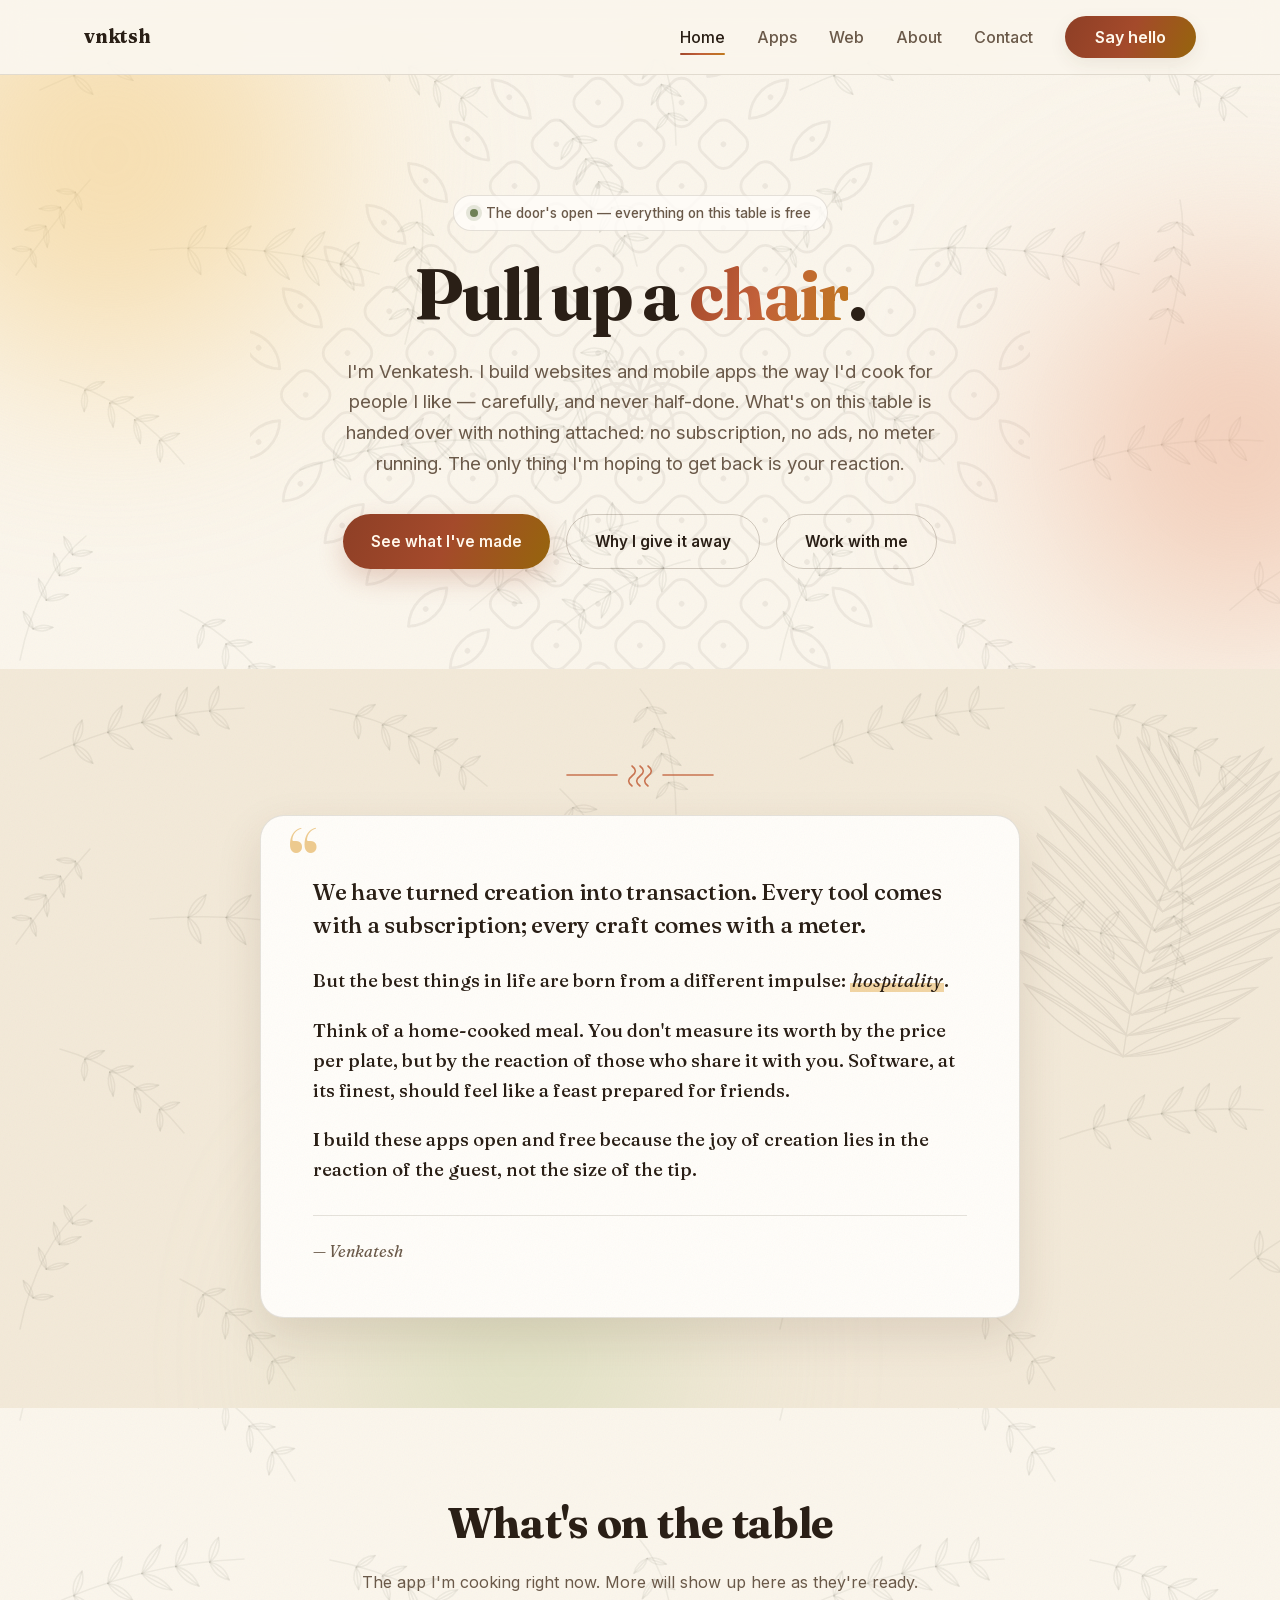
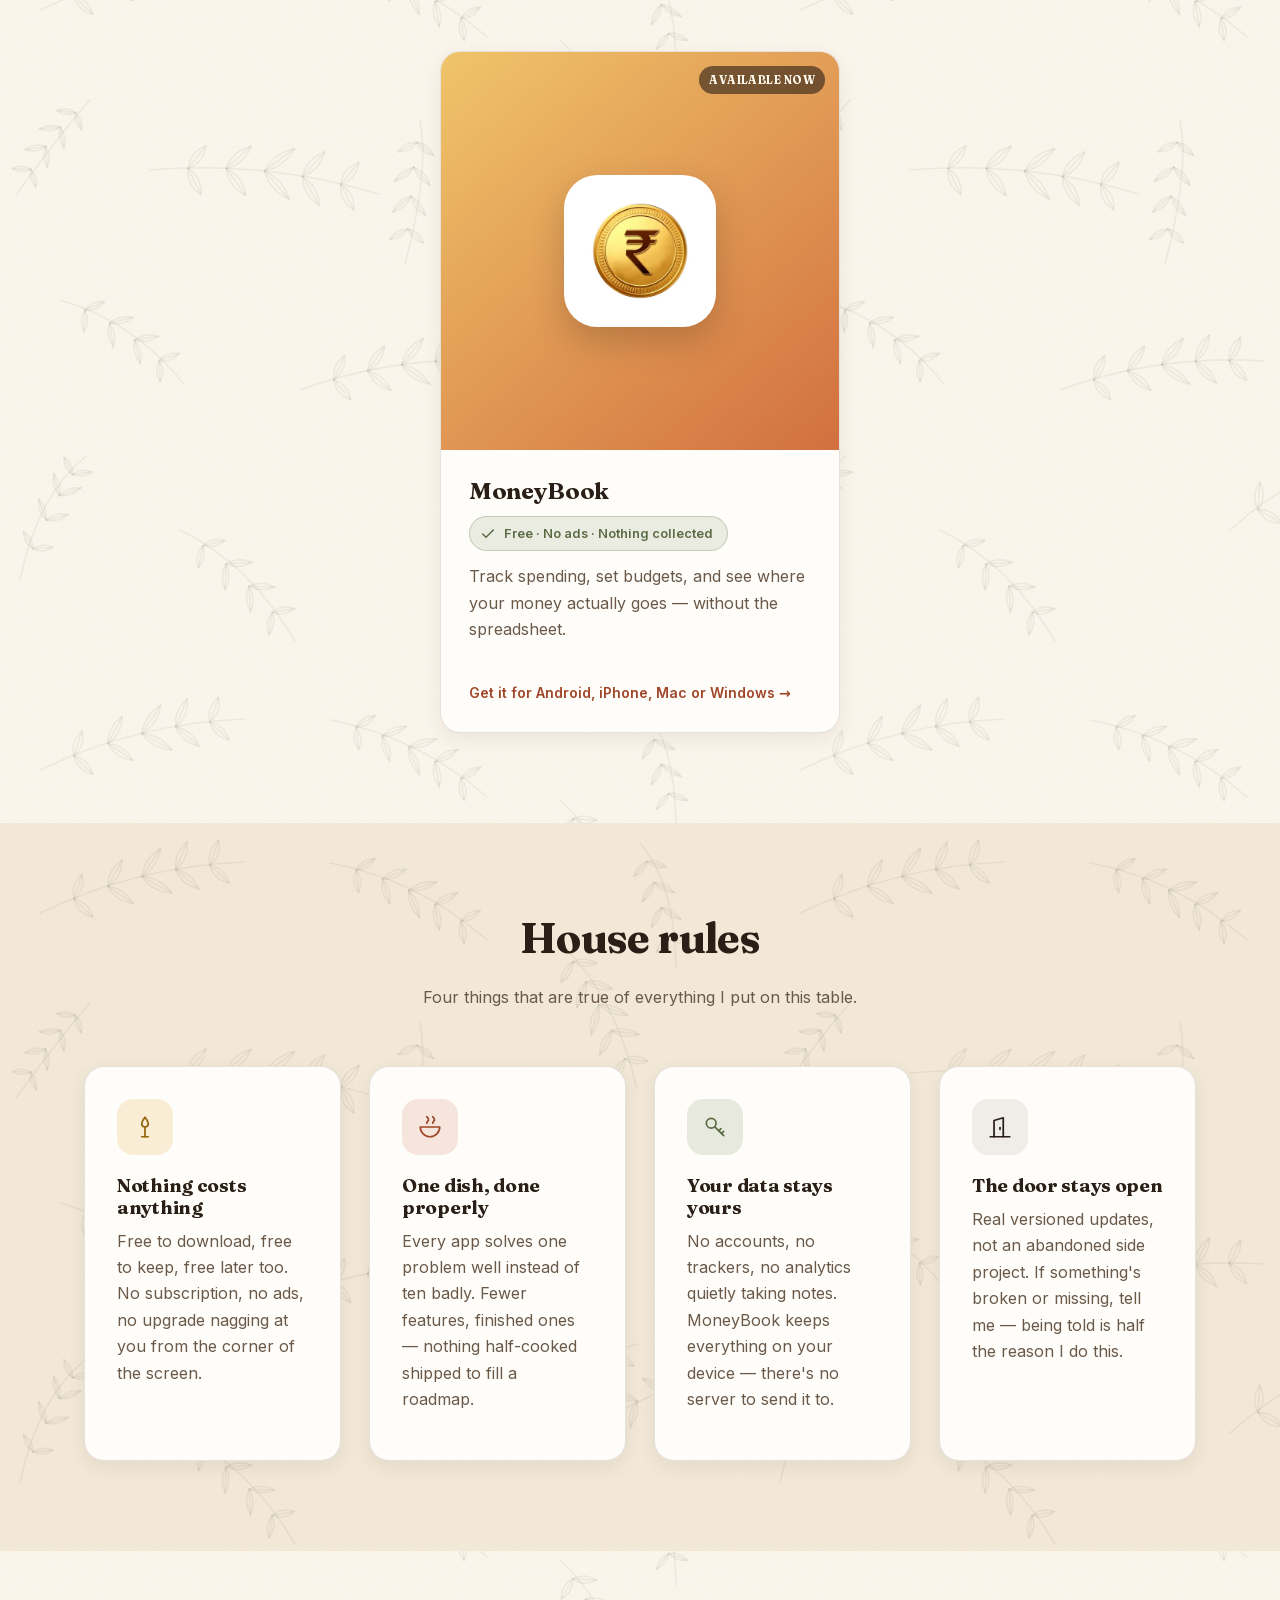
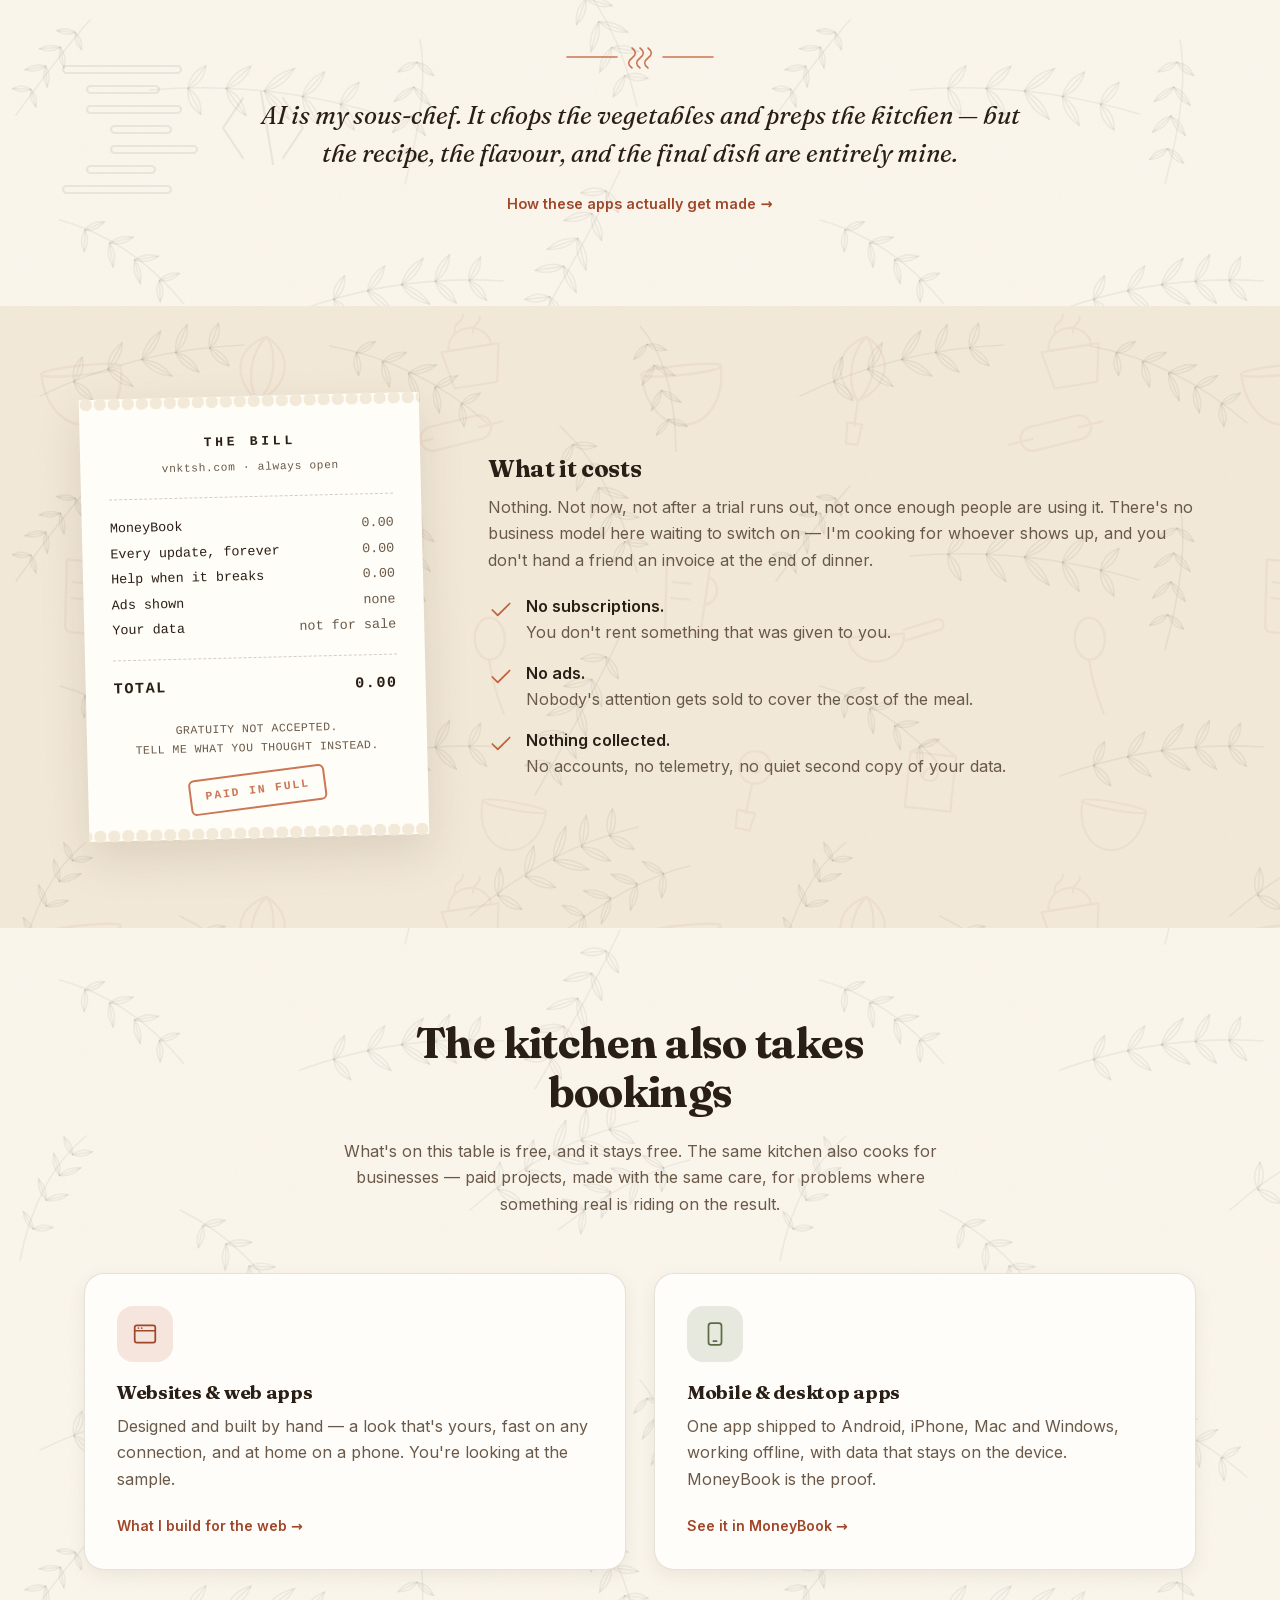
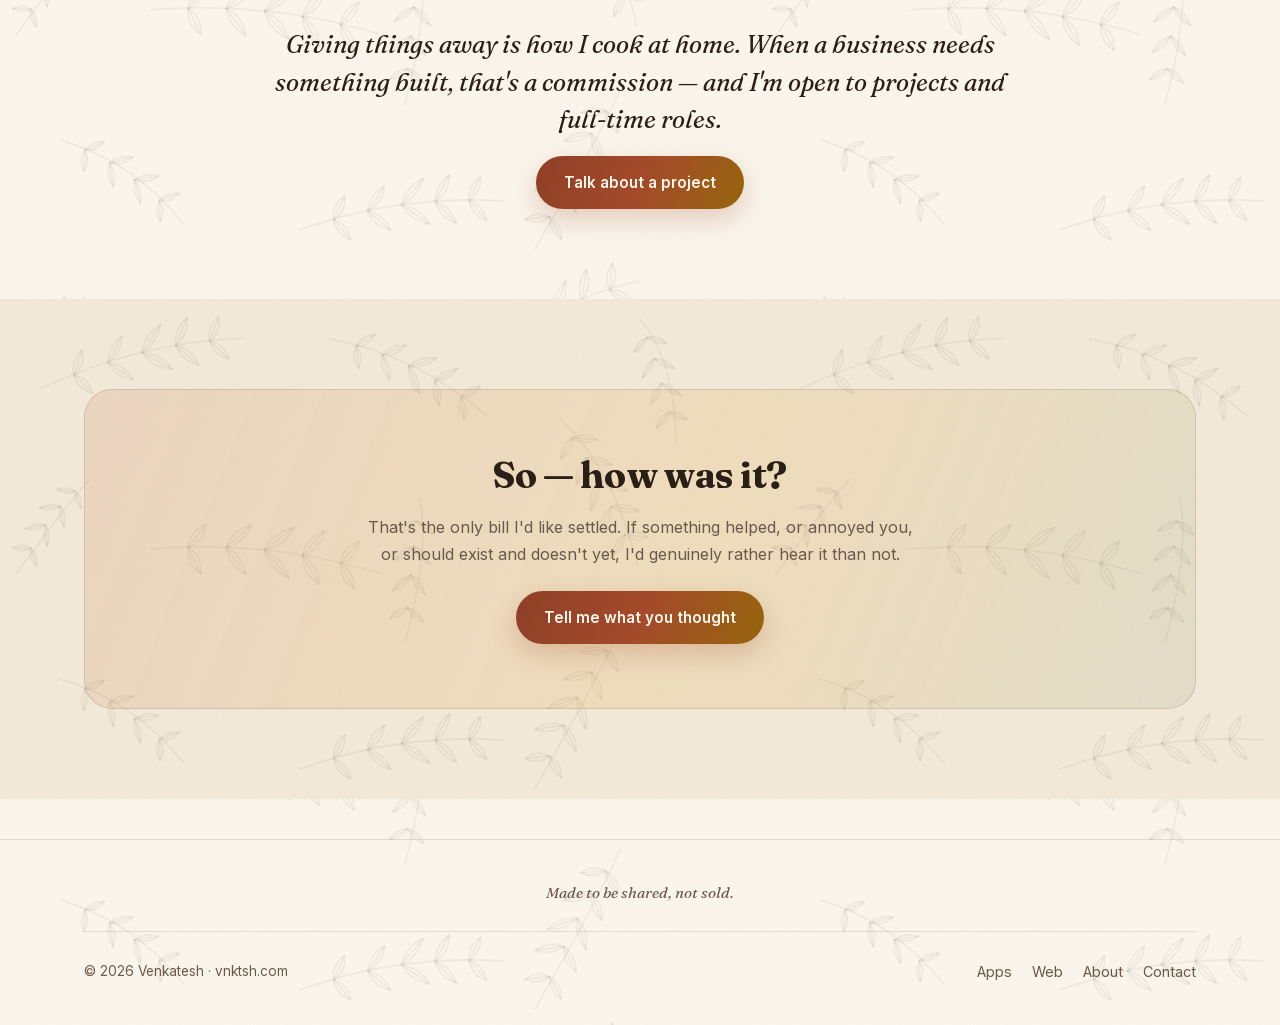
==== index.html @ ed56967e "Release v1.9.2 MoneyBook download cards warm to their platform colour on hover: lift, accent border " ====
<!doctype html>
<html lang="en">
<head>
  <meta charset="UTF-8" />
  <meta name="viewport" content="width=device-width, initial-scale=1.0" />
  <title>Venkatesh — Web &amp; Mobile Apps, made like a meal for friends</title>
  <meta name="description" content="Venkatesh builds websites, web apps and mobile apps. Some are given away free — no ads, nothing collected — and he takes on paid projects for businesses too." />
  <meta name="theme-color" content="#fbf6ec" />
  <link rel="canonical" href="https://vnktsh.com/" />

  <!-- Social previews (Open Graph + Twitter/X) -->
  <meta property="og:site_name" content="vnktsh" />
  <meta property="og:type" content="website" />
  <meta property="og:url" content="https://vnktsh.com/" />
  <meta property="og:title" content="Venkatesh — Web &amp; Mobile Apps, made like a meal for friends" />
  <meta property="og:description" content="Free apps, no meter running. The joy of creation lies in the reaction of the guest, not the size of the tip." />
  <meta property="og:image" content="https://vnktsh.com/assets/images/og/og-site.jpg" />
  <meta property="og:image:width" content="1200" />
  <meta property="og:image:height" content="630" />
  <meta property="og:image:alt" content="vnktsh.com — apps, made like a meal for friends" />
  <meta name="twitter:card" content="summary_large_image" />

  <script type="application/ld+json">
  {
    "@context": "https://schema.org",
    "@type": "WebSite",
    "@id": "https://vnktsh.com/#website",
    "url": "https://vnktsh.com/",
    "name": "vnktsh",
    "alternateName": "vnktsh.com",
    "publisher": {
      "@id": "https://vnktsh.com/#person"
    }
  }
  </script>

  <script type="application/ld+json">
  {
    "@context": "https://schema.org",
    "@type": "Person",
    "@id": "https://vnktsh.com/#person",
    "name": "Venkatesh",
    "url": "https://vnktsh.com/about.html",
    "jobTitle": "Web and mobile app developer",
    "knowsAbout": ["Web development", "Web design", "Mobile app development", "Flutter", "Accessibility", "SEO"],
    "image": "https://vnktsh.com/assets/images/venkatesh-portrait.jpg",
    "sameAs": [
      "https://www.linkedin.com/in/venkateshkathirvel/"
    ]
  }
  </script>
  <link rel="icon" type="image/svg+xml" href="assets/favicon.svg" />


  <link rel="preload" href="assets/fonts/fraunces-latin.woff2" as="font" type="font/woff2" crossorigin />
  <link rel="preload" href="assets/fonts/inter-latin.woff2" as="font" type="font/woff2" crossorigin />

  <link rel="stylesheet" href="css/style.css?v=20" />
</head>
<body>

  <header class="site-header">
    <nav class="nav">
      <a href="index.html" class="logo">
        vnktsh
      </a>
      <ul class="nav-links">
        <li><a href="index.html" class="active">Home</a></li>
        <li><a href="apps.html">Apps</a></li>
        <li><a href="web.html">Web</a></li>
        <li><a href="about.html">About</a></li>
        <li><a href="contact.html">Contact</a></li>
        <li><a href="contact.html" class="nav-cta">Say hello</a></li>
      </ul>
      <button class="nav-toggle" aria-label="Toggle menu" aria-expanded="false">
        <span></span><span></span><span></span>
      </button>
    </nav>
  </header>

  <main>
    <!-- ================= HERO ================= -->
    <section class="hero">
      <div class="blob blob-1"></div>
      <div class="blob blob-2"></div>
      <div class="container hero-inner">
        <span class="eyebrow"><span class="dot"></span> The door's open — everything on this table is free</span>
        <h1>Pull up a <span class="gradient-text">chair</span>.</h1>
        <p class="lead">
          I'm Venkatesh. I build websites and mobile apps the way I'd cook for people I
          like — carefully, and never half-done. What's on this table is handed over with
          nothing attached: no subscription, no ads, no meter running. The only thing I'm
          hoping to get back is your reaction.
        </p>
        <div class="hero-actions">
          <a href="apps.html" class="btn btn-primary">See what I've made</a>
          <a href="about.html" class="btn btn-ghost">Why I give it away</a>
          <a href="#bookings" class="btn btn-ghost">Work with me</a>
        </div>
      </div>
    </section>

    <!-- ================= MANIFESTO =================
         The core of the site. Everything else on vnktsh.com is
         downstream of this — if a section stops agreeing with it,
         change the section, not this. -->
    <section class="section section-alt reveal has-frond">
      <div class="blob blob-3"></div>
      <div class="container">
        <svg class="ornament" viewBox="0 0 150 30" aria-hidden="true">
          <line x1="2" y1="16" x2="52" y2="16" />
          <line x1="98" y1="16" x2="148" y2="16" />
          <path class="steam-rise" d="M67 27c-4.5-3.5-4.5-6.5 0-10s4.5-6.5 0-10" />
          <path class="steam-rise" d="M75 27c-4.5-3.5-4.5-6.5 0-10s4.5-6.5 0-10" />
          <path class="steam-rise" d="M83 27c-4.5-3.5-4.5-6.5 0-10s4.5-6.5 0-10" />
        </svg>

        <blockquote class="manifesto">
          <p>
            We have turned creation into transaction. Every tool comes with a
            subscription; every craft comes with a meter.
          </p>
          <p>
            But the best things in life are born from a different impulse:
            <em>hospitality</em>.
          </p>
          <p>
            Think of a home-cooked meal. You don't measure its worth by the price per
            plate, but by the reaction of those who share it with you. Software, at its
            finest, should feel like a feast prepared for friends.
          </p>
          <p>
            I build these apps open and free because the joy of creation lies in the
            reaction of the guest, not the size of the tip.
          </p>
          <footer class="manifesto-sign">— Venkatesh</footer>
        </blockquote>
      </div>
    </section>

    <!-- ================= FEATURED APP ================= -->
    <section class="section reveal">
      <div class="container">
        <div class="section-head">
          <h2>What's on the table</h2>
          <p>The app I'm cooking right now. More will show up here as they're ready.</p>
        </div>

        <div class="grid grid-1">
          <!-- MoneyBook — whole card links to its detail page -->
          <a href="apps/money-book/index.html" class="app-card">
            <div class="app-card-media">
              <span class="badge">Available now</span>
              <img class="app-icon" src="assets/images/moneybook-icon-320.webp" width="320" height="320" alt="MoneyBook app icon" />
            </div>
            <div class="app-card-body">
              <h3>MoneyBook</h3>
              <span class="price-line">
                <svg class="ico" viewBox="0 0 24 24" aria-hidden="true"><path d="M20 6 9 17l-5-5"/></svg>
                Free · No ads · Nothing collected
              </span>
              <p>Track spending, set budgets, and see where your money actually goes — without the spreadsheet.</p>
              <div class="app-links">
                <span class="link-cta">Get it for Android, iPhone, Mac or Windows →</span>
              </div>
            </div>
          </a>
        </div>
      </div>
    </section>

    <!-- ================= HOUSE RULES ================= -->
    <section class="section section-alt reveal">
      <div class="container">
        <div class="section-head">
          <h2>House rules</h2>
          <p>Four things that are true of everything I put on this table.</p>
        </div>
        <div class="grid grid-4">

          <div class="card">
            <div class="icon-tile tile-amber">
              <svg class="ico" viewBox="0 0 24 24" aria-hidden="true">
                <path d="M9 21h6" />
                <path d="M12 21v-9" />
                <path d="M12 12c-1.7 0-3-1.3-3-2.9C9 6.9 12 3 12 3s3 3.9 3 6.1c0 1.6-1.3 2.9-3 2.9Z" />
              </svg>
            </div>
            <h3>Nothing costs anything</h3>
            <p>Free to download, free to keep, free later too. No subscription, no ads, no upgrade nagging at you from the corner of the screen.</p>
          </div>

          <div class="card">
            <div class="icon-tile tile-terracotta">
              <svg class="ico" viewBox="0 0 24 24" aria-hidden="true">
                <path d="M3 12h18a9 9 0 0 1-18 0Z" />
                <path d="M9 8.5c0-1.6 1.6-1.6 1.6-3.2S9 2.5 9 2.5" />
                <path d="M14.5 8.5c0-1.6 1.6-1.6 1.6-3.2s-1.6-2.8-1.6-2.8" />
              </svg>
            </div>
            <h3>One dish, done properly</h3>
            <p>Every app solves one problem well instead of ten badly. Fewer features, finished ones — nothing half-cooked shipped to fill a roadmap.</p>
          </div>

          <div class="card">
            <div class="icon-tile tile-sage">
              <svg class="ico" viewBox="0 0 24 24" aria-hidden="true">
                <circle cx="8.5" cy="8.5" r="4.5" />
                <path d="M11.8 11.8 20 20" />
                <path d="m15.5 15.5 2-2" />
                <path d="m18 18 2-2" />
              </svg>
            </div>
            <h3>Your data stays yours</h3>
            <p>No accounts, no trackers, no analytics quietly taking notes. MoneyBook keeps everything on your device — there's no server to send it to.</p>
          </div>

          <div class="card">
            <div class="icon-tile tile-ink">
              <svg class="ico" viewBox="0 0 24 24" aria-hidden="true">
                <path d="M3 21h18" />
                <path d="M15 21V3.5L6.5 6v15" />
                <path d="M12 12.5v1.6" />
              </svg>
            </div>
            <h3>The door stays open</h3>
            <p>Real versioned updates, not an abandoned side project. If something's broken or missing, tell me — being told is half the reason I do this.</p>
          </div>

        </div>
      </div>
    </section>

    <!-- ================= SOUS-CHEF ================= -->
    <section class="section reveal has-code">
      <div class="container">
        <div class="quiet-band">
          <svg class="ornament" viewBox="0 0 150 30" aria-hidden="true">
            <line x1="2" y1="16" x2="52" y2="16" />
            <line x1="98" y1="16" x2="148" y2="16" />
            <path class="steam-rise" d="M67 27c-4.5-3.5-4.5-6.5 0-10s4.5-6.5 0-10" />
            <path class="steam-rise" d="M75 27c-4.5-3.5-4.5-6.5 0-10s4.5-6.5 0-10" />
            <path class="steam-rise" d="M83 27c-4.5-3.5-4.5-6.5 0-10s4.5-6.5 0-10" />
          </svg>
          <p>
            AI is my sous-chef. It chops the vegetables and preps the kitchen — but the
            recipe, the flavour, and the final dish are entirely mine.
          </p>
          <a href="about.html#sous-chef">How these apps actually get made →</a>
        </div>
      </div>
    </section>

    <!-- ================= THE BILL ================= -->
    <section class="section section-alt reveal has-utensils">
      <div class="container">
        <div class="bill-grid">

          <div class="receipt">
            <p class="receipt-title">The Bill</p>
            <p class="receipt-sub">vnktsh.com · always open</p>
            <ul class="receipt-lines">
              <li><span>MoneyBook</span><span>0.00</span></li>
              <li><span>Every update, forever</span><span>0.00</span></li>
              <li><span>Help when it breaks</span><span>0.00</span></li>
              <li><span>Ads shown</span><span>none</span></li>
              <li><span>Your data</span><span>not for sale</span></li>
            </ul>
            <div class="receipt-total"><span>Total</span><span>0.00</span></div>
            <p class="receipt-foot">
              Gratuity not accepted.<br />
              Tell me what you thought instead.
            </p>
            <span class="receipt-stamp">Paid in full</span>
          </div>

          <div>
            <h2>What it costs</h2>
            <p>
              Nothing. Not now, not after a trial runs out, not once enough people are
              using it. There's no business model here waiting to switch on — I'm cooking
              for whoever shows up, and you don't hand a friend an invoice at the end of
              dinner.
            </p>
            <ul class="plain-list">
              <li>
                <svg class="ico" viewBox="0 0 24 24" aria-hidden="true"><path d="M20 6 9 17l-5-5"/></svg>
                <span><strong>No subscriptions.</strong> You don't rent something that was given to you.</span>
              </li>
              <li>
                <svg class="ico" viewBox="0 0 24 24" aria-hidden="true"><path d="M20 6 9 17l-5-5"/></svg>
                <span><strong>No ads.</strong> Nobody's attention gets sold to cover the cost of the meal.</span>
              </li>
              <li>
                <svg class="ico" viewBox="0 0 24 24" aria-hidden="true"><path d="M20 6 9 17l-5-5"/></svg>
                <span><strong>Nothing collected.</strong> No accounts, no telemetry, no quiet second copy of your data.</span>
              </li>
            </ul>
          </div>

        </div>
      </div>
    </section>

    <!-- ================= BOOKINGS (paid work) =================
         Deliberately placed after the manifesto, the free app and the bill:
         the free work is the argument, this is the "and I can be hired"
         footnote. Keep the tone quiet — no pricing, no sales copy. -->
    <section class="section reveal" id="bookings">
      <div class="container">
        <div class="section-head">
          <h2>The kitchen also takes bookings</h2>
          <p>
            What's on this table is free, and it stays free. The same kitchen also cooks for
            businesses — paid projects, made with the same care, for problems where
            something real is riding on the result.
          </p>
        </div>
        <div class="grid grid-2">
          <a href="web.html" class="card">
            <div class="icon-tile tile-terracotta">
              <svg class="ico" viewBox="0 0 24 24" aria-hidden="true">
                <rect x="2.5" y="4" width="19" height="16" rx="2" />
                <path d="M2.5 9h19" />
                <path d="M6 6.5h.01" />
                <path d="M9 6.5h.01" />
              </svg>
            </div>
            <h3>Websites &amp; web apps</h3>
            <p>Designed and built by hand — a look that's yours, fast on any connection, and at home on a phone. You're looking at the sample.</p>
            <span class="link-cta">What I build for the web →</span>
          </a>
          <a href="apps/money-book/index.html" class="card">
            <div class="icon-tile tile-sage">
              <svg class="ico" viewBox="0 0 24 24" aria-hidden="true">
                <rect x="6" y="2" width="12" height="20" rx="2.5" />
                <path d="M10.5 18.5h3" />
              </svg>
            </div>
            <h3>Mobile &amp; desktop apps</h3>
            <p>One app shipped to Android, iPhone, Mac and Windows, working offline, with data that stays on the device. MoneyBook is the proof.</p>
            <span class="link-cta">See it in MoneyBook →</span>
          </a>
        </div>
        <div class="quiet-band" style="margin-top:56px;">
          <p>
            Giving things away is how I cook at home. When a business needs something
            built, that's a commission — and I'm open to projects and full-time roles.
          </p>
          <a href="contact.html?about=work" class="btn btn-primary">Talk about a project</a>
        </div>
      </div>
    </section>

    <!-- ================= CTA ================= -->
    <section class="section section-alt reveal">
      <div class="container">
        <div class="cta-band">
          <h2>So — how was it?</h2>
          <p>
            That's the only bill I'd like settled. If something helped, or annoyed you, or
            should exist and doesn't yet, I'd genuinely rather hear it than not.
          </p>
          <a href="contact.html" class="btn btn-primary">Tell me what you thought</a>
        </div>
      </div>
    </section>
  </main>

  <footer class="site-footer">
    <div class="container">
      <p class="footer-creed">Made to be shared, not sold.</p>
      <div class="footer-inner">
        <span class="footer-note">© <span id="year"></span> Venkatesh · vnktsh.com</span>
        <ul class="footer-links">
          <li><a href="apps.html">Apps</a></li>
          <li><a href="web.html">Web</a></li>
          <li><a href="about.html">About</a></li>
          <li><a href="contact.html">Contact</a></li>
        </ul>
      </div>
    </div>
  </footer>

  <button class="back-to-top" aria-label="Back to top">↑</button>

  <script src="js/main.js"></script>
  <script>document.getElementById('year').textContent = new Date().getFullYear();</script>
</body>
</html>
---- css/style.css ----
/* ===========================================================
   vnktsh.com — shared styles

   Theme: "the kitchen table". Warm daylight, paper and linen,
   terracotta and amber — software served like a home-cooked
   meal rather than sold like a subscription.

   Everything is driven by the tokens in :root below. Change a
   token, re-theme the whole site. Colour choices are contrast-
   checked against --paper: --ink/--ink-soft/--link clear 4.5:1
   for body text, and the display gradient clears 3:1 for the
   large headings it's used on.
=========================================================== */

/* ---------- Fonts ----------
   Self-hosted (was Google Fonts) so the first paint doesn't wait on two
   extra origins. Fraunces and Inter are variable fonts: one file per
   subset covers every weight. Only latin + latin-ext are kept, since
   nothing on the site needs Greek, Cyrillic or Vietnamese. The latin
   Fraunces and Inter files are preloaded in each page's <head>. */
/* latin-ext */
@font-face {
  font-family: 'Fraunces';
  font-style: italic;
  font-weight: 400;
  font-display: swap;
  src: url(../assets/fonts/fraunces-italic-latin-ext.woff2) format('woff2');
  unicode-range: U+0100-02BA, U+02BD-02C5, U+02C7-02CC, U+02CE-02D7, U+02DD-02FF, U+0304, U+0308, U+0329, U+1D00-1DBF, U+1E00-1E9F, U+1EF2-1EFF, U+2020, U+20A0-20AB, U+20AD-20C0, U+2113, U+2C60-2C7F, U+A720-A7FF;
}
/* latin */
@font-face {
  font-family: 'Fraunces';
  font-style: italic;
  font-weight: 400;
  font-display: swap;
  src: url(../assets/fonts/fraunces-italic-latin.woff2) format('woff2');
  unicode-range: U+0000-00FF, U+0131, U+0152-0153, U+02BB-02BC, U+02C6, U+02DA, U+02DC, U+0304, U+0308, U+0329, U+2000-206F, U+20AC, U+2122, U+2191, U+2193, U+2212, U+2215, U+FEFF, U+FFFD;
}
/* latin-ext */
@font-face {
  font-family: 'Fraunces';
  font-style: normal;
  font-weight: 500;
  font-display: swap;
  src: url(../assets/fonts/fraunces-latin-ext.woff2) format('woff2');
  unicode-range: U+0100-02BA, U+02BD-02C5, U+02C7-02CC, U+02CE-02D7, U+02DD-02FF, U+0304, U+0308, U+0329, U+1D00-1DBF, U+1E00-1E9F, U+1EF2-1EFF, U+2020, U+20A0-20AB, U+20AD-20C0, U+2113, U+2C60-2C7F, U+A720-A7FF;
}
/* latin */
@font-face {
  font-family: 'Fraunces';
  font-style: normal;
  font-weight: 500;
  font-display: swap;
  src: url(../assets/fonts/fraunces-latin.woff2) format('woff2');
  unicode-range: U+0000-00FF, U+0131, U+0152-0153, U+02BB-02BC, U+02C6, U+02DA, U+02DC, U+0304, U+0308, U+0329, U+2000-206F, U+20AC, U+2122, U+2191, U+2193, U+2212, U+2215, U+FEFF, U+FFFD;
}
/* latin-ext */
@font-face {
  font-family: 'Fraunces';
  font-style: normal;
  font-weight: 700;
  font-display: swap;
  src: url(../assets/fonts/fraunces-latin-ext.woff2) format('woff2');
  unicode-range: U+0100-02BA, U+02BD-02C5, U+02C7-02CC, U+02CE-02D7, U+02DD-02FF, U+0304, U+0308, U+0329, U+1D00-1DBF, U+1E00-1E9F, U+1EF2-1EFF, U+2020, U+20A0-20AB, U+20AD-20C0, U+2113, U+2C60-2C7F, U+A720-A7FF;
}
/* latin */
@font-face {
  font-family: 'Fraunces';
  font-style: normal;
  font-weight: 700;
  font-display: swap;
  src: url(../assets/fonts/fraunces-latin.woff2) format('woff2');
  unicode-range: U+0000-00FF, U+0131, U+0152-0153, U+02BB-02BC, U+02C6, U+02DA, U+02DC, U+0304, U+0308, U+0329, U+2000-206F, U+20AC, U+2122, U+2191, U+2193, U+2212, U+2215, U+FEFF, U+FFFD;
}
/* latin-ext */
@font-face {
  font-family: 'Inter';
  font-style: normal;
  font-weight: 400;
  font-display: swap;
  src: url(../assets/fonts/inter-latin-ext.woff2) format('woff2');
  unicode-range: U+0100-02BA, U+02BD-02C5, U+02C7-02CC, U+02CE-02D7, U+02DD-02FF, U+0304, U+0308, U+0329, U+1D00-1DBF, U+1E00-1E9F, U+1EF2-1EFF, U+2020, U+20A0-20AB, U+20AD-20C0, U+2113, U+2C60-2C7F, U+A720-A7FF;
}
/* latin */
@font-face {
  font-family: 'Inter';
  font-style: normal;
  font-weight: 400;
  font-display: swap;
  src: url(../assets/fonts/inter-latin.woff2) format('woff2');
  unicode-range: U+0000-00FF, U+0131, U+0152-0153, U+02BB-02BC, U+02C6, U+02DA, U+02DC, U+0304, U+0308, U+0329, U+2000-206F, U+20AC, U+2122, U+2191, U+2193, U+2212, U+2215, U+FEFF, U+FFFD;
}
/* latin-ext */
@font-face {
  font-family: 'Inter';
  font-style: normal;
  font-weight: 500;
  font-display: swap;
  src: url(../assets/fonts/inter-latin-ext.woff2) format('woff2');
  unicode-range: U+0100-02BA, U+02BD-02C5, U+02C7-02CC, U+02CE-02D7, U+02DD-02FF, U+0304, U+0308, U+0329, U+1D00-1DBF, U+1E00-1E9F, U+1EF2-1EFF, U+2020, U+20A0-20AB, U+20AD-20C0, U+2113, U+2C60-2C7F, U+A720-A7FF;
}
/* latin */
@font-face {
  font-family: 'Inter';
  font-style: normal;
  font-weight: 500;
  font-display: swap;
  src: url(../assets/fonts/inter-latin.woff2) format('woff2');
  unicode-range: U+0000-00FF, U+0131, U+0152-0153, U+02BB-02BC, U+02C6, U+02DA, U+02DC, U+0304, U+0308, U+0329, U+2000-206F, U+20AC, U+2122, U+2191, U+2193, U+2212, U+2215, U+FEFF, U+FFFD;
}
/* latin-ext */
@font-face {
  font-family: 'Inter';
  font-style: normal;
  font-weight: 600;
  font-display: swap;
  src: url(../assets/fonts/inter-latin-ext.woff2) format('woff2');
  unicode-range: U+0100-02BA, U+02BD-02C5, U+02C7-02CC, U+02CE-02D7, U+02DD-02FF, U+0304, U+0308, U+0329, U+1D00-1DBF, U+1E00-1E9F, U+1EF2-1EFF, U+2020, U+20A0-20AB, U+20AD-20C0, U+2113, U+2C60-2C7F, U+A720-A7FF;
}
/* latin */
@font-face {
  font-family: 'Inter';
  font-style: normal;
  font-weight: 600;
  font-display: swap;
  src: url(../assets/fonts/inter-latin.woff2) format('woff2');
  unicode-range: U+0000-00FF, U+0131, U+0152-0153, U+02BB-02BC, U+02C6, U+02DA, U+02DC, U+0304, U+0308, U+0329, U+2000-206F, U+20AC, U+2122, U+2191, U+2193, U+2212, U+2215, U+FEFF, U+FFFD;
}


:root {
  /* --- Surfaces --- */
  --paper: #fbf6ec;            /* page — unbleached paper */
  --linen: #f3e9d8;            /* alternate band — tablecloth */
  --card: #fffdf9;             /* raised surfaces */
  --card-border: rgba(58, 38, 22, 0.13);
  --card-border-strong: rgba(58, 38, 22, 0.22);

  /* --- Ink --- */
  --ink: #2a1f16;              /* body + headings */
  --ink-soft: #6a5949;         /* secondary copy */
  --ink-cream: #fff8ec;        /* text on dark/saturated fills */

  /* --- Warmth --- */
  --terracotta: #c2603a;       /* decorative / large text */
  --terracotta-deep: #a0472a;  /* small text + links (5.7:1) */
  --amber: #e0a33b;            /* decorative fills only */
  --amber-deep: #96650c;       /* text-safe amber */
  --sage: #6e8055;             /* decorative green */
  --sage-deep: #5b6b44;        /* text-safe green (5.4:1) */
  --link: var(--terracotta-deep);

  /* --- Gradients --- */
  /* Display: for large gradient headings on --paper. */
  --gradient: linear-gradient(112deg, #a0472a, #c2603a 45%, #c07a1e);
  /* Deep: for solid fills that carry cream text (buttons, pills). */
  --gradient-deep: linear-gradient(112deg, #8e3f26, #a44a2b 50%, #96650c);
  /* Soft: washes and bands. */
  --gradient-soft: linear-gradient(112deg, rgba(194,96,58,0.14), rgba(224,163,59,0.18) 55%, rgba(110,128,85,0.12));
  /* Warm: the "sun on a table" fill behind app art. */
  --gradient-warm: linear-gradient(140deg, #f0c46a, #d2703f);

  /* --- Form --- */
  --radius: 20px;
  --max-width: 1160px;
  --shadow: 0 18px 46px rgba(74, 48, 26, 0.13);
  --shadow-sm: 0 6px 18px rgba(74, 48, 26, 0.08);

  /* Paper grain — a fine linen tooth laid over flat colour so the
     page reads as a surface rather than a screen. */
  --grain: url("data:image/svg+xml;utf8,<svg xmlns='http://www.w3.org/2000/svg' width='180' height='180'><filter id='n'><feTurbulence type='fractalNoise' baseFrequency='0.85' numOctaves='3' stitchTiles='stitch'/></filter><rect width='180' height='180' filter='url(%23n)' opacity='0.045'/></svg>");

  /* Background motifs - line art drawn for this site, carried as data URIs
     so they cost no extra requests and stay crisp at any size.

     --motif-kolam is the one that matters most: a pulli kolam, the looped
     lattice drawn in rice flour across the threshold of a Tamil home to
     welcome whoever arrives. It is the hospitality idea as a drawing, so it
     sits behind every hero on the site. The rest - a palm frond, leafy
     vines, kitchen doodles, a block of code - are texture beneath it.

     They live at the very bottom of the stack at 5-7 percent and must stay
     there: a surface the page rests on, never something you read. */
  --motif-kolam: url("data:image/svg+xml,%3Csvg xmlns='http://www.w3.org/2000/svg' viewBox='0 0 581 581'%3E%3Cg fill='none' stroke='%232a1f16' stroke-width='2.1' stroke-linejoin='round'%3E%3Cg transform='rotate(45 290.4 290.4)'%3E%3Crect x='98.9' y='98.9' width='31.0' height='31.0' rx='9.3'/%3E%3Ccircle cx='114.4' cy='114.4' r='2.1' fill='%232a1f16' stroke='none'/%3E%3Crect x='98.9' y='142.9' width='31.0' height='31.0' rx='9.3'/%3E%3Ccircle cx='114.4' cy='158.4' r='2.1' fill='%232a1f16' stroke='none'/%3E%3Crect x='98.9' y='186.9' width='31.0' height='31.0' rx='9.3'/%3E%3Ccircle cx='114.4' cy='202.4' r='2.1' fill='%232a1f16' stroke='none'/%3E%3Crect x='98.9' y='230.9' width='31.0' height='31.0' rx='9.3'/%3E%3Ccircle cx='114.4' cy='246.4' r='2.1' fill='%232a1f16' stroke='none'/%3E%3Crect x='98.9' y='274.9' width='31.0' height='31.0' rx='9.3'/%3E%3Ccircle cx='114.4' cy='290.4' r='2.1' fill='%232a1f16' stroke='none'/%3E%3Crect x='98.9' y='318.9' width='31.0' height='31.0' rx='9.3'/%3E%3Ccircle cx='114.4' cy='334.4' r='2.1' fill='%232a1f16' stroke='none'/%3E%3Crect x='98.9' y='362.9' width='31.0' height='31.0' rx='9.3'/%3E%3Ccircle cx='114.4' cy='378.4' r='2.1' fill='%232a1f16' stroke='none'/%3E%3Crect x='98.9' y='406.9' width='31.0' height='31.0' rx='9.3'/%3E%3Ccircle cx='114.4' cy='422.4' r='2.1' fill='%232a1f16' stroke='none'/%3E%3Crect x='98.9' y='450.9' width='31.0' height='31.0' rx='9.3'/%3E%3Ccircle cx='114.4' cy='466.4' r='2.1' fill='%232a1f16' stroke='none'/%3E%3Crect x='142.9' y='98.9' width='31.0' height='31.0' rx='9.3'/%3E%3Ccircle cx='158.4' cy='114.4' r='2.1' fill='%232a1f16' stroke='none'/%3E%3Crect x='142.9' y='142.9' width='31.0' height='31.0' rx='9.3'/%3E%3Ccircle cx='158.4' cy='158.4' r='2.1' fill='%232a1f16' stroke='none'/%3E%3Crect x='142.9' y='186.9' width='31.0' height='31.0' rx='9.3'/%3E%3Ccircle cx='158.4' cy='202.4' r='2.1' fill='%232a1f16' stroke='none'/%3E%3Crect x='142.9' y='230.9' width='31.0' height='31.0' rx='9.3'/%3E%3Ccircle cx='158.4' cy='246.4' r='2.1' fill='%232a1f16' stroke='none'/%3E%3Crect x='142.9' y='274.9' width='31.0' height='31.0' rx='9.3'/%3E%3Ccircle cx='158.4' cy='290.4' r='2.1' fill='%232a1f16' stroke='none'/%3E%3Crect x='142.9' y='318.9' width='31.0' height='31.0' rx='9.3'/%3E%3Ccircle cx='158.4' cy='334.4' r='2.1' fill='%232a1f16' stroke='none'/%3E%3Crect x='142.9' y='362.9' width='31.0' height='31.0' rx='9.3'/%3E%3Ccircle cx='158.4' cy='378.4' r='2.1' fill='%232a1f16' stroke='none'/%3E%3Crect x='142.9' y='406.9' width='31.0' height='31.0' rx='9.3'/%3E%3Ccircle cx='158.4' cy='422.4' r='2.1' fill='%232a1f16' stroke='none'/%3E%3Crect x='142.9' y='450.9' width='31.0' height='31.0' rx='9.3'/%3E%3Ccircle cx='158.4' cy='466.4' r='2.1' fill='%232a1f16' stroke='none'/%3E%3Crect x='186.9' y='98.9' width='31.0' height='31.0' rx='9.3'/%3E%3Ccircle cx='202.4' cy='114.4' r='2.1' fill='%232a1f16' stroke='none'/%3E%3Crect x='186.9' y='142.9' width='31.0' height='31.0' rx='9.3'/%3E%3Ccircle cx='202.4' cy='158.4' r='2.1' fill='%232a1f16' stroke='none'/%3E%3Crect x='186.9' y='186.9' width='31.0' height='31.0' rx='9.3'/%3E%3Ccircle cx='202.4' cy='202.4' r='2.1' fill='%232a1f16' stroke='none'/%3E%3Crect x='186.9' y='230.9' width='31.0' height='31.0' rx='9.3'/%3E%3Ccircle cx='202.4' cy='246.4' r='2.1' fill='%232a1f16' stroke='none'/%3E%3Crect x='186.9' y='274.9' width='31.0' height='31.0' rx='9.3'/%3E%3Ccircle cx='202.4' cy='290.4' r='2.1' fill='%232a1f16' stroke='none'/%3E%3Crect x='186.9' y='318.9' width='31.0' height='31.0' rx='9.3'/%3E%3Ccircle cx='202.4' cy='334.4' r='2.1' fill='%232a1f16' stroke='none'/%3E%3Crect x='186.9' y='362.9' width='31.0' height='31.0' rx='9.3'/%3E%3Ccircle cx='202.4' cy='378.4' r='2.1' fill='%232a1f16' stroke='none'/%3E%3Crect x='186.9' y='406.9' width='31.0' height='31.0' rx='9.3'/%3E%3Ccircle cx='202.4' cy='422.4' r='2.1' fill='%232a1f16' stroke='none'/%3E%3Crect x='186.9' y='450.9' width='31.0' height='31.0' rx='9.3'/%3E%3Ccircle cx='202.4' cy='466.4' r='2.1' fill='%232a1f16' stroke='none'/%3E%3Crect x='230.9' y='98.9' width='31.0' height='31.0' rx='9.3'/%3E%3Ccircle cx='246.4' cy='114.4' r='2.1' fill='%232a1f16' stroke='none'/%3E%3Crect x='230.9' y='142.9' width='31.0' height='31.0' rx='9.3'/%3E%3Ccircle cx='246.4' cy='158.4' r='2.1' fill='%232a1f16' stroke='none'/%3E%3Crect x='230.9' y='186.9' width='31.0' height='31.0' rx='9.3'/%3E%3Ccircle cx='246.4' cy='202.4' r='2.1' fill='%232a1f16' stroke='none'/%3E%3Crect x='230.9' y='230.9' width='31.0' height='31.0' rx='9.3'/%3E%3Ccircle cx='246.4' cy='246.4' r='2.1' fill='%232a1f16' stroke='none'/%3E%3Crect x='230.9' y='274.9' width='31.0' height='31.0' rx='9.3'/%3E%3Ccircle cx='246.4' cy='290.4' r='2.1' fill='%232a1f16' stroke='none'/%3E%3Crect x='230.9' y='318.9' width='31.0' height='31.0' rx='9.3'/%3E%3Ccircle cx='246.4' cy='334.4' r='2.1' fill='%232a1f16' stroke='none'/%3E%3Crect x='230.9' y='362.9' width='31.0' height='31.0' rx='9.3'/%3E%3Ccircle cx='246.4' cy='378.4' r='2.1' fill='%232a1f16' stroke='none'/%3E%3Crect x='230.9' y='406.9' width='31.0' height='31.0' rx='9.3'/%3E%3Ccircle cx='246.4' cy='422.4' r='2.1' fill='%232a1f16' stroke='none'/%3E%3Crect x='230.9' y='450.9' width='31.0' height='31.0' rx='9.3'/%3E%3Ccircle cx='246.4' cy='466.4' r='2.1' fill='%232a1f16' stroke='none'/%3E%3Crect x='274.9' y='98.9' width='31.0' height='31.0' rx='9.3'/%3E%3Ccircle cx='290.4' cy='114.4' r='2.1' fill='%232a1f16' stroke='none'/%3E%3Crect x='274.9' y='142.9' width='31.0' height='31.0' rx='9.3'/%3E%3Ccircle cx='290.4' cy='158.4' r='2.1' fill='%232a1f16' stroke='none'/%3E%3Crect x='274.9' y='186.9' width='31.0' height='31.0' rx='9.3'/%3E%3Ccircle cx='290.4' cy='202.4' r='2.1' fill='%232a1f16' stroke='none'/%3E%3Crect x='274.9' y='230.9' width='31.0' height='31.0' rx='9.3'/%3E%3Ccircle cx='290.4' cy='246.4' r='2.1' fill='%232a1f16' stroke='none'/%3E%3Crect x='274.9' y='274.9' width='31.0' height='31.0' rx='9.3'/%3E%3Ccircle cx='290.4' cy='290.4' r='2.1' fill='%232a1f16' stroke='none'/%3E%3Crect x='274.9' y='318.9' width='31.0' height='31.0' rx='9.3'/%3E%3Ccircle cx='290.4' cy='334.4' r='2.1' fill='%232a1f16' stroke='none'/%3E%3Crect x='274.9' y='362.9' width='31.0' height='31.0' rx='9.3'/%3E%3Ccircle cx='290.4' cy='378.4' r='2.1' fill='%232a1f16' stroke='none'/%3E%3Crect x='274.9' y='406.9' width='31.0' height='31.0' rx='9.3'/%3E%3Ccircle cx='290.4' cy='422.4' r='2.1' fill='%232a1f16' stroke='none'/%3E%3Crect x='274.9' y='450.9' width='31.0' height='31.0' rx='9.3'/%3E%3Ccircle cx='290.4' cy='466.4' r='2.1' fill='%232a1f16' stroke='none'/%3E%3Crect x='318.9' y='98.9' width='31.0' height='31.0' rx='9.3'/%3E%3Ccircle cx='334.4' cy='114.4' r='2.1' fill='%232a1f16' stroke='none'/%3E%3Crect x='318.9' y='142.9' width='31.0' height='31.0' rx='9.3'/%3E%3Ccircle cx='334.4' cy='158.4' r='2.1' fill='%232a1f16' stroke='none'/%3E%3Crect x='318.9' y='186.9' width='31.0' height='31.0' rx='9.3'/%3E%3Ccircle cx='334.4' cy='202.4' r='2.1' fill='%232a1f16' stroke='none'/%3E%3Crect x='318.9' y='230.9' width='31.0' height='31.0' rx='9.3'/%3E%3Ccircle cx='334.4' cy='246.4' r='2.1' fill='%232a1f16' stroke='none'/%3E%3Crect x='318.9' y='274.9' width='31.0' height='31.0' rx='9.3'/%3E%3Ccircle cx='334.4' cy='290.4' r='2.1' fill='%232a1f16' stroke='none'/%3E%3Crect x='318.9' y='318.9' width='31.0' height='31.0' rx='9.3'/%3E%3Ccircle cx='334.4' cy='334.4' r='2.1' fill='%232a1f16' stroke='none'/%3E%3Crect x='318.9' y='362.9' width='31.0' height='31.0' rx='9.3'/%3E%3Ccircle cx='334.4' cy='378.4' r='2.1' fill='%232a1f16' stroke='none'/%3E%3Crect x='318.9' y='406.9' width='31.0' height='31.0' rx='9.3'/%3E%3Ccircle cx='334.4' cy='422.4' r='2.1' fill='%232a1f16' stroke='none'/%3E%3Crect x='318.9' y='450.9' width='31.0' height='31.0' rx='9.3'/%3E%3Ccircle cx='334.4' cy='466.4' r='2.1' fill='%232a1f16' stroke='none'/%3E%3Crect x='362.9' y='98.9' width='31.0' height='31.0' rx='9.3'/%3E%3Ccircle cx='378.4' cy='114.4' r='2.1' fill='%232a1f16' stroke='none'/%3E%3Crect x='362.9' y='142.9' width='31.0' height='31.0' rx='9.3'/%3E%3Ccircle cx='378.4' cy='158.4' r='2.1' fill='%232a1f16' stroke='none'/%3E%3Crect x='362.9' y='186.9' width='31.0' height='31.0' rx='9.3'/%3E%3Ccircle cx='378.4' cy='202.4' r='2.1' fill='%232a1f16' stroke='none'/%3E%3Crect x='362.9' y='230.9' width='31.0' height='31.0' rx='9.3'/%3E%3Ccircle cx='378.4' cy='246.4' r='2.1' fill='%232a1f16' stroke='none'/%3E%3Crect x='362.9' y='274.9' width='31.0' height='31.0' rx='9.3'/%3E%3Ccircle cx='378.4' cy='290.4' r='2.1' fill='%232a1f16' stroke='none'/%3E%3Crect x='362.9' y='318.9' width='31.0' height='31.0' rx='9.3'/%3E%3Ccircle cx='378.4' cy='334.4' r='2.1' fill='%232a1f16' stroke='none'/%3E%3Crect x='362.9' y='362.9' width='31.0' height='31.0' rx='9.3'/%3E%3Ccircle cx='378.4' cy='378.4' r='2.1' fill='%232a1f16' stroke='none'/%3E%3Crect x='362.9' y='406.9' width='31.0' height='31.0' rx='9.3'/%3E%3Ccircle cx='378.4' cy='422.4' r='2.1' fill='%232a1f16' stroke='none'/%3E%3Crect x='362.9' y='450.9' width='31.0' height='31.0' rx='9.3'/%3E%3Ccircle cx='378.4' cy='466.4' r='2.1' fill='%232a1f16' stroke='none'/%3E%3Crect x='406.9' y='98.9' width='31.0' height='31.0' rx='9.3'/%3E%3Ccircle cx='422.4' cy='114.4' r='2.1' fill='%232a1f16' stroke='none'/%3E%3Crect x='406.9' y='142.9' width='31.0' height='31.0' rx='9.3'/%3E%3Ccircle cx='422.4' cy='158.4' r='2.1' fill='%232a1f16' stroke='none'/%3E%3Crect x='406.9' y='186.9' width='31.0' height='31.0' rx='9.3'/%3E%3Ccircle cx='422.4' cy='202.4' r='2.1' fill='%232a1f16' stroke='none'/%3E%3Crect x='406.9' y='230.9' width='31.0' height='31.0' rx='9.3'/%3E%3Ccircle cx='422.4' cy='246.4' r='2.1' fill='%232a1f16' stroke='none'/%3E%3Crect x='406.9' y='274.9' width='31.0' height='31.0' rx='9.3'/%3E%3Ccircle cx='422.4' cy='290.4' r='2.1' fill='%232a1f16' stroke='none'/%3E%3Crect x='406.9' y='318.9' width='31.0' height='31.0' rx='9.3'/%3E%3Ccircle cx='422.4' cy='334.4' r='2.1' fill='%232a1f16' stroke='none'/%3E%3Crect x='406.9' y='362.9' width='31.0' height='31.0' rx='9.3'/%3E%3Ccircle cx='422.4' cy='378.4' r='2.1' fill='%232a1f16' stroke='none'/%3E%3Crect x='406.9' y='406.9' width='31.0' height='31.0' rx='9.3'/%3E%3Ccircle cx='422.4' cy='422.4' r='2.1' fill='%232a1f16' stroke='none'/%3E%3Crect x='406.9' y='450.9' width='31.0' height='31.0' rx='9.3'/%3E%3Ccircle cx='422.4' cy='466.4' r='2.1' fill='%232a1f16' stroke='none'/%3E%3Crect x='450.9' y='98.9' width='31.0' height='31.0' rx='9.3'/%3E%3Ccircle cx='466.4' cy='114.4' r='2.1' fill='%232a1f16' stroke='none'/%3E%3Crect x='450.9' y='142.9' width='31.0' height='31.0' rx='9.3'/%3E%3Ccircle cx='466.4' cy='158.4' r='2.1' fill='%232a1f16' stroke='none'/%3E%3Crect x='450.9' y='186.9' width='31.0' height='31.0' rx='9.3'/%3E%3Ccircle cx='466.4' cy='202.4' r='2.1' fill='%232a1f16' stroke='none'/%3E%3Crect x='450.9' y='230.9' width='31.0' height='31.0' rx='9.3'/%3E%3Ccircle cx='466.4' cy='246.4' r='2.1' fill='%232a1f16' stroke='none'/%3E%3Crect x='450.9' y='274.9' width='31.0' height='31.0' rx='9.3'/%3E%3Ccircle cx='466.4' cy='290.4' r='2.1' fill='%232a1f16' stroke='none'/%3E%3Crect x='450.9' y='318.9' width='31.0' height='31.0' rx='9.3'/%3E%3Ccircle cx='466.4' cy='334.4' r='2.1' fill='%232a1f16' stroke='none'/%3E%3Crect x='450.9' y='362.9' width='31.0' height='31.0' rx='9.3'/%3E%3Ccircle cx='466.4' cy='378.4' r='2.1' fill='%232a1f16' stroke='none'/%3E%3Crect x='450.9' y='406.9' width='31.0' height='31.0' rx='9.3'/%3E%3Ccircle cx='466.4' cy='422.4' r='2.1' fill='%232a1f16' stroke='none'/%3E%3Crect x='450.9' y='450.9' width='31.0' height='31.0' rx='9.3'/%3E%3Ccircle cx='466.4' cy='466.4' r='2.1' fill='%232a1f16' stroke='none'/%3E%3Cg transform='translate(114.4 87.1) rotate(0)'%3E%3Cpath d='M0 0 C 11.1 -12.1 10.5 -29.1 0 -40.5 C -10.5 -29.1 -11.1 -12.1 0 0 Z'/%3E%3Ccircle cx='0' cy='-22.3' r='2.1' fill='%232a1f16' stroke='none'/%3E%3C/g%3E%3Cg transform='translate(114.4 493.7) rotate(180)'%3E%3Cpath d='M0 0 C 11.1 -12.1 10.5 -29.1 0 -40.5 C -10.5 -29.1 -11.1 -12.1 0 0 Z'/%3E%3Ccircle cx='0' cy='-22.3' r='2.1' fill='%232a1f16' stroke='none'/%3E%3C/g%3E%3Cg transform='translate(87.1 114.4) rotate(-90)'%3E%3Cpath d='M0 0 C 11.1 -12.1 10.5 -29.1 0 -40.5 C -10.5 -29.1 -11.1 -12.1 0 0 Z'/%3E%3Ccircle cx='0' cy='-22.3' r='2.1' fill='%232a1f16' stroke='none'/%3E%3C/g%3E%3Cg transform='translate(493.7 114.4) rotate(90)'%3E%3Cpath d='M0 0 C 11.1 -12.1 10.5 -29.1 0 -40.5 C -10.5 -29.1 -11.1 -12.1 0 0 Z'/%3E%3Ccircle cx='0' cy='-22.3' r='2.1' fill='%232a1f16' stroke='none'/%3E%3C/g%3E%3Cg transform='translate(158.4 87.1) rotate(0)'%3E%3Cpath d='M0 0 C 11.1 -12.1 10.5 -29.1 0 -40.5 C -10.5 -29.1 -11.1 -12.1 0 0 Z'/%3E%3Ccircle cx='0' cy='-22.3' r='2.1' fill='%232a1f16' stroke='none'/%3E%3C/g%3E%3Cg transform='translate(158.4 493.7) rotate(180)'%3E%3Cpath d='M0 0 C 11.1 -12.1 10.5 -29.1 0 -40.5 C -10.5 -29.1 -11.1 -12.1 0 0 Z'/%3E%3Ccircle cx='0' cy='-22.3' r='2.1' fill='%232a1f16' stroke='none'/%3E%3C/g%3E%3Cg transform='translate(87.1 158.4) rotate(-90)'%3E%3Cpath d='M0 0 C 11.1 -12.1 10.5 -29.1 0 -40.5 C -10.5 -29.1 -11.1 -12.1 0 0 Z'/%3E%3Ccircle cx='0' cy='-22.3' r='2.1' fill='%232a1f16' stroke='none'/%3E%3C/g%3E%3Cg transform='translate(493.7 158.4) rotate(90)'%3E%3Cpath d='M0 0 C 11.1 -12.1 10.5 -29.1 0 -40.5 C -10.5 -29.1 -11.1 -12.1 0 0 Z'/%3E%3Ccircle cx='0' cy='-22.3' r='2.1' fill='%232a1f16' stroke='none'/%3E%3C/g%3E%3Cg transform='translate(202.4 87.1) rotate(0)'%3E%3Cpath d='M0 0 C 11.1 -12.1 10.5 -29.1 0 -40.5 C -10.5 -29.1 -11.1 -12.1 0 0 Z'/%3E%3Ccircle cx='0' cy='-22.3' r='2.1' fill='%232a1f16' stroke='none'/%3E%3C/g%3E%3Cg transform='translate(202.4 493.7) rotate(180)'%3E%3Cpath d='M0 0 C 11.1 -12.1 10.5 -29.1 0 -40.5 C -10.5 -29.1 -11.1 -12.1 0 0 Z'/%3E%3Ccircle cx='0' cy='-22.3' r='2.1' fill='%232a1f16' stroke='none'/%3E%3C/g%3E%3Cg transform='translate(87.1 202.4) rotate(-90)'%3E%3Cpath d='M0 0 C 11.1 -12.1 10.5 -29.1 0 -40.5 C -10.5 -29.1 -11.1 -12.1 0 0 Z'/%3E%3Ccircle cx='0' cy='-22.3' r='2.1' fill='%232a1f16' stroke='none'/%3E%3C/g%3E%3Cg transform='translate(493.7 202.4) rotate(90)'%3E%3Cpath d='M0 0 C 11.1 -12.1 10.5 -29.1 0 -40.5 C -10.5 -29.1 -11.1 -12.1 0 0 Z'/%3E%3Ccircle cx='0' cy='-22.3' r='2.1' fill='%232a1f16' stroke='none'/%3E%3C/g%3E%3Cg transform='translate(246.4 87.1) rotate(0)'%3E%3Cpath d='M0 0 C 11.1 -12.1 10.5 -29.1 0 -40.5 C -10.5 -29.1 -11.1 -12.1 0 0 Z'/%3E%3Ccircle cx='0' cy='-22.3' r='2.1' fill='%232a1f16' stroke='none'/%3E%3C/g%3E%3Cg transform='translate(246.4 493.7) rotate(180)'%3E%3Cpath d='M0 0 C 11.1 -12.1 10.5 -29.1 0 -40.5 C -10.5 -29.1 -11.1 -12.1 0 0 Z'/%3E%3Ccircle cx='0' cy='-22.3' r='2.1' fill='%232a1f16' stroke='none'/%3E%3C/g%3E%3Cg transform='translate(87.1 246.4) rotate(-90)'%3E%3Cpath d='M0 0 C 11.1 -12.1 10.5 -29.1 0 -40.5 C -10.5 -29.1 -11.1 -12.1 0 0 Z'/%3E%3Ccircle cx='0' cy='-22.3' r='2.1' fill='%232a1f16' stroke='none'/%3E%3C/g%3E%3Cg transform='translate(493.7 246.4) rotate(90)'%3E%3Cpath d='M0 0 C 11.1 -12.1 10.5 -29.1 0 -40.5 C -10.5 -29.1 -11.1 -12.1 0 0 Z'/%3E%3Ccircle cx='0' cy='-22.3' r='2.1' fill='%232a1f16' stroke='none'/%3E%3C/g%3E%3Cg transform='translate(290.4 87.1) rotate(0)'%3E%3Cpath d='M0 0 C 11.1 -12.1 10.5 -29.1 0 -40.5 C -10.5 -29.1 -11.1 -12.1 0 0 Z'/%3E%3Ccircle cx='0' cy='-22.3' r='2.1' fill='%232a1f16' stroke='none'/%3E%3C/g%3E%3Cg transform='translate(290.4 493.7) rotate(180)'%3E%3Cpath d='M0 0 C 11.1 -12.1 10.5 -29.1 0 -40.5 C -10.5 -29.1 -11.1 -12.1 0 0 Z'/%3E%3Ccircle cx='0' cy='-22.3' r='2.1' fill='%232a1f16' stroke='none'/%3E%3C/g%3E%3Cg transform='translate(87.1 290.4) rotate(-90)'%3E%3Cpath d='M0 0 C 11.1 -12.1 10.5 -29.1 0 -40.5 C -10.5 -29.1 -11.1 -12.1 0 0 Z'/%3E%3Ccircle cx='0' cy='-22.3' r='2.1' fill='%232a1f16' stroke='none'/%3E%3C/g%3E%3Cg transform='translate(493.7 290.4) rotate(90)'%3E%3Cpath d='M0 0 C 11.1 -12.1 10.5 -29.1 0 -40.5 C -10.5 -29.1 -11.1 -12.1 0 0 Z'/%3E%3Ccircle cx='0' cy='-22.3' r='2.1' fill='%232a1f16' stroke='none'/%3E%3C/g%3E%3Cg transform='translate(334.4 87.1) rotate(0)'%3E%3Cpath d='M0 0 C 11.1 -12.1 10.5 -29.1 0 -40.5 C -10.5 -29.1 -11.1 -12.1 0 0 Z'/%3E%3Ccircle cx='0' cy='-22.3' r='2.1' fill='%232a1f16' stroke='none'/%3E%3C/g%3E%3Cg transform='translate(334.4 493.7) rotate(180)'%3E%3Cpath d='M0 0 C 11.1 -12.1 10.5 -29.1 0 -40.5 C -10.5 -29.1 -11.1 -12.1 0 0 Z'/%3E%3Ccircle cx='0' cy='-22.3' r='2.1' fill='%232a1f16' stroke='none'/%3E%3C/g%3E%3Cg transform='translate(87.1 334.4) rotate(-90)'%3E%3Cpath d='M0 0 C 11.1 -12.1 10.5 -29.1 0 -40.5 C -10.5 -29.1 -11.1 -12.1 0 0 Z'/%3E%3Ccircle cx='0' cy='-22.3' r='2.1' fill='%232a1f16' stroke='none'/%3E%3C/g%3E%3Cg transform='translate(493.7 334.4) rotate(90)'%3E%3Cpath d='M0 0 C 11.1 -12.1 10.5 -29.1 0 -40.5 C -10.5 -29.1 -11.1 -12.1 0 0 Z'/%3E%3Ccircle cx='0' cy='-22.3' r='2.1' fill='%232a1f16' stroke='none'/%3E%3C/g%3E%3Cg transform='translate(378.4 87.1) rotate(0)'%3E%3Cpath d='M0 0 C 11.1 -12.1 10.5 -29.1 0 -40.5 C -10.5 -29.1 -11.1 -12.1 0 0 Z'/%3E%3Ccircle cx='0' cy='-22.3' r='2.1' fill='%232a1f16' stroke='none'/%3E%3C/g%3E%3Cg transform='translate(378.4 493.7) rotate(180)'%3E%3Cpath d='M0 0 C 11.1 -12.1 10.5 -29.1 0 -40.5 C -10.5 -29.1 -11.1 -12.1 0 0 Z'/%3E%3Ccircle cx='0' cy='-22.3' r='2.1' fill='%232a1f16' stroke='none'/%3E%3C/g%3E%3Cg transform='translate(87.1 378.4) rotate(-90)'%3E%3Cpath d='M0 0 C 11.1 -12.1 10.5 -29.1 0 -40.5 C -10.5 -29.1 -11.1 -12.1 0 0 Z'/%3E%3Ccircle cx='0' cy='-22.3' r='2.1' fill='%232a1f16' stroke='none'/%3E%3C/g%3E%3Cg transform='translate(493.7 378.4) rotate(90)'%3E%3Cpath d='M0 0 C 11.1 -12.1 10.5 -29.1 0 -40.5 C -10.5 -29.1 -11.1 -12.1 0 0 Z'/%3E%3Ccircle cx='0' cy='-22.3' r='2.1' fill='%232a1f16' stroke='none'/%3E%3C/g%3E%3Cg transform='translate(422.4 87.1) rotate(0)'%3E%3Cpath d='M0 0 C 11.1 -12.1 10.5 -29.1 0 -40.5 C -10.5 -29.1 -11.1 -12.1 0 0 Z'/%3E%3Ccircle cx='0' cy='-22.3' r='2.1' fill='%232a1f16' stroke='none'/%3E%3C/g%3E%3Cg transform='translate(422.4 493.7) rotate(180)'%3E%3Cpath d='M0 0 C 11.1 -12.1 10.5 -29.1 0 -40.5 C -10.5 -29.1 -11.1 -12.1 0 0 Z'/%3E%3Ccircle cx='0' cy='-22.3' r='2.1' fill='%232a1f16' stroke='none'/%3E%3C/g%3E%3Cg transform='translate(87.1 422.4) rotate(-90)'%3E%3Cpath d='M0 0 C 11.1 -12.1 10.5 -29.1 0 -40.5 C -10.5 -29.1 -11.1 -12.1 0 0 Z'/%3E%3Ccircle cx='0' cy='-22.3' r='2.1' fill='%232a1f16' stroke='none'/%3E%3C/g%3E%3Cg transform='translate(493.7 422.4) rotate(90)'%3E%3Cpath d='M0 0 C 11.1 -12.1 10.5 -29.1 0 -40.5 C -10.5 -29.1 -11.1 -12.1 0 0 Z'/%3E%3Ccircle cx='0' cy='-22.3' r='2.1' fill='%232a1f16' stroke='none'/%3E%3C/g%3E%3Cg transform='translate(466.4 87.1) rotate(0)'%3E%3Cpath d='M0 0 C 11.1 -12.1 10.5 -29.1 0 -40.5 C -10.5 -29.1 -11.1 -12.1 0 0 Z'/%3E%3Ccircle cx='0' cy='-22.3' r='2.1' fill='%232a1f16' stroke='none'/%3E%3C/g%3E%3Cg transform='translate(466.4 493.7) rotate(180)'%3E%3Cpath d='M0 0 C 11.1 -12.1 10.5 -29.1 0 -40.5 C -10.5 -29.1 -11.1 -12.1 0 0 Z'/%3E%3Ccircle cx='0' cy='-22.3' r='2.1' fill='%232a1f16' stroke='none'/%3E%3C/g%3E%3Cg transform='translate(87.1 466.4) rotate(-90)'%3E%3Cpath d='M0 0 C 11.1 -12.1 10.5 -29.1 0 -40.5 C -10.5 -29.1 -11.1 -12.1 0 0 Z'/%3E%3Ccircle cx='0' cy='-22.3' r='2.1' fill='%232a1f16' stroke='none'/%3E%3C/g%3E%3Cg transform='translate(493.7 466.4) rotate(90)'%3E%3Cpath d='M0 0 C 11.1 -12.1 10.5 -29.1 0 -40.5 C -10.5 -29.1 -11.1 -12.1 0 0 Z'/%3E%3Ccircle cx='0' cy='-22.3' r='2.1' fill='%232a1f16' stroke='none'/%3E%3C/g%3E%3Cg transform='translate(290.4 290.4) rotate(0)'%3E%3Cpath d='M0 0 C 12.0 -10.6 10.6 -25.3 0 -35.2 C -10.6 -25.3 -12.0 -10.6 0 0 Z'/%3E%3C/g%3E%3Cg transform='translate(290.4 290.4) rotate(45)'%3E%3Cpath d='M0 0 C 12.0 -10.6 10.6 -25.3 0 -35.2 C -10.6 -25.3 -12.0 -10.6 0 0 Z'/%3E%3C/g%3E%3Cg transform='translate(290.4 290.4) rotate(90)'%3E%3Cpath d='M0 0 C 12.0 -10.6 10.6 -25.3 0 -35.2 C -10.6 -25.3 -12.0 -10.6 0 0 Z'/%3E%3C/g%3E%3Cg transform='translate(290.4 290.4) rotate(135)'%3E%3Cpath d='M0 0 C 12.0 -10.6 10.6 -25.3 0 -35.2 C -10.6 -25.3 -12.0 -10.6 0 0 Z'/%3E%3C/g%3E%3Cg transform='translate(290.4 290.4) rotate(180)'%3E%3Cpath d='M0 0 C 12.0 -10.6 10.6 -25.3 0 -35.2 C -10.6 -25.3 -12.0 -10.6 0 0 Z'/%3E%3C/g%3E%3Cg transform='translate(290.4 290.4) rotate(225)'%3E%3Cpath d='M0 0 C 12.0 -10.6 10.6 -25.3 0 -35.2 C -10.6 -25.3 -12.0 -10.6 0 0 Z'/%3E%3C/g%3E%3Cg transform='translate(290.4 290.4) rotate(270)'%3E%3Cpath d='M0 0 C 12.0 -10.6 10.6 -25.3 0 -35.2 C -10.6 -25.3 -12.0 -10.6 0 0 Z'/%3E%3C/g%3E%3Cg transform='translate(290.4 290.4) rotate(315)'%3E%3Cpath d='M0 0 C 12.0 -10.6 10.6 -25.3 0 -35.2 C -10.6 -25.3 -12.0 -10.6 0 0 Z'/%3E%3C/g%3E%3Ccircle cx='290.4' cy='290.4' r='3.4' fill='%232a1f16' stroke='none'/%3E%3C/g%3E%3C/g%3E%3C/svg%3E");
  --motif-frond: url("data:image/svg+xml,%3Csvg xmlns='http://www.w3.org/2000/svg' viewBox='0 0 400 500'%3E%3Cg fill='none' stroke='%232a1f16' stroke-width='1.7' stroke-linecap='round'%3E%3Cpath d='M150 470 C 148 380 160 250 196 150'/%3E%3Cpath d='M150.0 470.0 Q93.8 411.7 13.8 399.7 Q70.0 458.0 150.0 470.0'/%3E%3Cpath d='M150.0 470.0 Q86.0 427.0 17.9 401.8'/%3E%3Cpath d='M150.0 470.0 Q89.5 420.1 17.9 401.8'/%3E%3Cpath d='M150.0 470.0 Q230.0 458.0 286.2 399.7 Q206.2 411.7 150.0 470.0'/%3E%3Cpath d='M150.0 470.0 Q222.2 442.7 282.1 401.8'/%3E%3Cpath d='M150.0 470.0 Q225.7 449.6 282.1 401.8'/%3E%3Cpath d='M151.1 443.3 Q87.8 379.0 -0.2 358.5 Q63.2 422.9 151.1 443.3'/%3E%3Cpath d='M151.1 443.3 Q79.6 393.5 4.4 361.1'/%3E%3Cpath d='M151.1 443.3 Q83.3 386.9 4.4 361.1'/%3E%3Cpath d='M151.1 443.3 Q239.1 422.9 302.4 358.5 Q214.4 379.0 151.1 443.3'/%3E%3Cpath d='M151.1 443.3 Q230.9 408.4 297.9 361.1'/%3E%3Cpath d='M151.1 443.3 Q234.6 415.0 297.9 361.1'/%3E%3Cpath d='M153.1 416.7 Q84.6 346.6 -9.2 318.1 Q59.4 388.2 153.1 416.7'/%3E%3Cpath d='M153.1 416.7 Q76.3 360.3 -4.3 321.0'/%3E%3Cpath d='M153.1 416.7 Q80.1 354.1 -4.3 321.0'/%3E%3Cpath d='M153.1 416.7 Q246.9 388.2 315.4 318.1 Q221.6 346.6 153.1 416.7'/%3E%3Cpath d='M153.1 416.7 Q238.6 374.4 310.5 321.0'/%3E%3Cpath d='M153.1 416.7 Q242.4 380.7 310.5 321.0'/%3E%3Cpath d='M155.8 390.0 Q84.2 314.9 -13.1 279.0 Q58.4 354.2 155.8 390.0'/%3E%3Cpath d='M155.8 390.0 Q75.7 327.8 -8.0 282.4'/%3E%3Cpath d='M155.8 390.0 Q79.6 322.0 -8.0 282.4'/%3E%3Cpath d='M155.8 390.0 Q253.1 354.2 324.6 279.0 Q227.3 314.9 155.8 390.0'/%3E%3Cpath d='M155.8 390.0 Q244.6 341.2 319.5 282.4'/%3E%3Cpath d='M155.8 390.0 Q248.4 347.1 319.5 282.4'/%3E%3Cpath d='M158.9 363.3 Q86.5 284.2 -12.0 242.0 Q60.3 321.2 158.9 363.3'/%3E%3Cpath d='M158.9 363.3 Q77.9 296.4 -6.9 245.7'/%3E%3Cpath d='M158.9 363.3 Q81.8 290.9 -6.9 245.7'/%3E%3Cpath d='M158.9 363.3 Q257.4 321.2 329.7 242.0 Q231.2 284.2 158.9 363.3'/%3E%3Cpath d='M158.9 363.3 Q248.8 309.0 324.6 245.7'/%3E%3Cpath d='M158.9 363.3 Q252.7 314.5 324.6 245.7'/%3E%3Cpath d='M162.4 336.7 Q91.4 254.8 -6.1 207.7 Q64.9 289.5 162.4 336.7'/%3E%3Cpath d='M162.4 336.7 Q82.7 266.3 -1.0 211.5'/%3E%3Cpath d='M162.4 336.7 Q86.6 261.1 -1.0 211.5'/%3E%3Cpath d='M162.4 336.7 Q259.9 289.5 330.8 207.7 Q233.3 254.8 162.4 336.7'/%3E%3Cpath d='M162.4 336.7 Q251.1 278.1 325.8 211.5'/%3E%3Cpath d='M162.4 336.7 Q255.1 283.3 325.8 211.5'/%3E%3Cpath d='M166.3 310.0 Q98.7 227.0 4.5 176.3 Q72.0 259.4 166.3 310.0'/%3E%3Cpath d='M166.3 310.0 Q89.9 237.7 9.3 180.3'/%3E%3Cpath d='M166.3 310.0 Q93.9 232.8 9.3 180.3'/%3E%3Cpath d='M166.3 310.0 Q260.5 259.4 328.1 176.3 Q233.8 227.0 166.3 310.0'/%3E%3Cpath d='M166.3 310.0 Q251.7 248.7 323.2 180.3'/%3E%3Cpath d='M166.3 310.0 Q255.7 253.5 323.2 180.3'/%3E%3Cpath d='M170.5 283.3 Q108.2 200.8 19.1 148.4 Q81.4 230.9 170.5 283.3'/%3E%3Cpath d='M170.5 283.3 Q99.4 210.8 23.6 152.5'/%3E%3Cpath d='M170.5 283.3 Q103.4 206.2 23.6 152.5'/%3E%3Cpath d='M170.5 283.3 Q259.6 230.9 321.9 148.4 Q232.8 200.8 170.5 283.3'/%3E%3Cpath d='M170.5 283.3 Q250.8 221.0 317.3 152.5'/%3E%3Cpath d='M170.5 283.3 Q254.8 225.5 317.3 152.5'/%3E%3Cpath d='M175.0 256.7 Q119.5 176.5 37.2 124.1 Q92.7 204.3 175.0 256.7'/%3E%3Cpath d='M175.0 256.7 Q110.7 185.7 41.3 128.1'/%3E%3Cpath d='M175.0 256.7 Q114.7 181.5 41.3 128.1'/%3E%3Cpath d='M175.0 256.7 Q257.4 204.3 312.9 124.1 Q230.6 176.5 175.0 256.7'/%3E%3Cpath d='M175.0 256.7 Q248.5 195.1 308.7 128.1'/%3E%3Cpath d='M175.0 256.7 Q252.5 199.3 308.7 128.1'/%3E%3Cpath d='M179.9 230.0 Q132.3 153.9 58.1 103.5 Q105.6 179.6 179.9 230.0'/%3E%3Cpath d='M179.9 230.0 Q123.5 162.4 61.7 107.3'/%3E%3Cpath d='M179.9 230.0 Q127.5 158.5 61.7 107.3'/%3E%3Cpath d='M179.9 230.0 Q254.1 179.6 301.7 103.5 Q227.5 153.9 179.9 230.0'/%3E%3Cpath d='M179.9 230.0 Q245.3 171.1 298.0 107.3'/%3E%3Cpath d='M179.9 230.0 Q249.3 175.0 298.0 107.3'/%3E%3Cpath d='M185.0 203.3 Q146.1 133.1 80.8 86.3 Q119.7 156.6 185.0 203.3'/%3E%3Cpath d='M185.0 203.3 Q137.4 140.8 84.0 89.9'/%3E%3Cpath d='M185.0 203.3 Q141.4 137.3 84.0 89.9'/%3E%3Cpath d='M185.0 203.3 Q250.3 156.6 289.1 86.3 Q223.9 133.1 185.0 203.3'/%3E%3Cpath d='M185.0 203.3 Q241.6 148.8 286.0 89.9'/%3E%3Cpath d='M185.0 203.3 Q245.5 152.4 286.0 89.9'/%3E%3Cpath d='M190.4 176.7 Q160.5 113.9 104.7 72.4 Q134.5 135.2 190.4 176.7'/%3E%3Cpath d='M190.4 176.7 Q152.0 120.9 107.3 75.5'/%3E%3Cpath d='M190.4 176.7 Q155.9 117.7 107.3 75.5'/%3E%3Cpath d='M190.4 176.7 Q246.2 135.2 276.0 72.4 Q220.2 113.9 190.4 176.7'/%3E%3Cpath d='M190.4 176.7 Q237.6 128.2 273.5 75.5'/%3E%3Cpath d='M190.4 176.7 Q241.5 131.4 273.5 75.5'/%3E%3Cpath d='M196.0 150.0 Q175.2 96.0 128.9 61.2 Q149.7 115.3 196.0 150.0'/%3E%3Cpath d='M196.0 150.0 Q166.8 102.3 130.9 63.9'/%3E%3Cpath d='M196.0 150.0 Q170.6 99.4 130.9 63.9'/%3E%3Cpath d='M196.0 150.0 Q242.3 115.3 263.1 61.2 Q216.8 96.0 196.0 150.0'/%3E%3Cpath d='M196.0 150.0 Q233.9 108.9 261.1 63.9'/%3E%3Cpath d='M196.0 150.0 Q237.7 111.8 261.1 63.9'/%3E%3C/g%3E%3C/svg%3E");
  --motif-vines: url("data:image/svg+xml,%3Csvg xmlns='http://www.w3.org/2000/svg' viewBox='0 0 760 760'%3E%3Cg fill='none' stroke='%232a1f16' stroke-opacity='0.058' stroke-width='1.6' stroke-linecap='round'%3E%3Cpath d='M40 90 Q138 43 244 39'/%3E%3Cpath d='M74.0 76.0 Q85.6 66.2 82.0 51.3 Q70.4 61.2 74.0 76.0'/%3E%3Cpath d='M74.0 76.0 L82.0 51.3'/%3E%3Cpath d='M74.0 76.0 Q77.8 90.8 92.7 94.1 Q88.9 79.3 74.0 76.0'/%3E%3Cpath d='M74.0 76.0 L92.7 94.1'/%3E%3Cpath d='M107.9 63.5 Q122.0 54.1 122.0 37.1 Q107.9 46.5 107.9 63.5'/%3E%3Cpath d='M107.9 63.5 L122.0 37.1'/%3E%3Cpath d='M107.9 63.5 Q115.9 78.6 132.8 80.3 Q124.8 65.3 107.9 63.5'/%3E%3Cpath d='M107.9 63.5 L132.8 80.3'/%3E%3Cpath d='M141.9 53.6 Q157.9 43.8 160.6 25.2 Q144.6 35.0 141.9 53.6'/%3E%3Cpath d='M141.9 53.6 L160.6 25.2'/%3E%3Cpath d='M141.9 53.6 Q153.0 68.8 171.7 69.9 Q160.6 54.7 141.9 53.6'/%3E%3Cpath d='M141.9 53.6 L171.7 69.9'/%3E%3Cpath d='M175.8 46.6 Q188.9 35.7 187.1 18.8 Q174.1 29.7 175.8 46.6'/%3E%3Cpath d='M175.8 46.6 L187.1 18.8'/%3E%3Cpath d='M175.8 46.6 Q182.2 62.4 198.8 65.9 Q192.5 50.1 175.8 46.6'/%3E%3Cpath d='M175.8 46.6 L198.8 65.9'/%3E%3Cpath d='M209.8 42.2 Q221.7 32.6 218.5 17.7 Q206.6 27.2 209.8 42.2'/%3E%3Cpath d='M209.8 42.2 L218.5 17.7'/%3E%3Cpath d='M209.8 42.2 Q214.0 56.8 229.0 59.7 Q224.8 45.0 209.8 42.2'/%3E%3Cpath d='M209.8 42.2 L229.0 59.7'/%3E%3Cpath d='M330 40 Q417 56 487 117'/%3E%3Cpath d='M356.2 47.3 Q369.2 47.2 375.0 35.6 Q362.0 35.7 356.2 47.3'/%3E%3Cpath d='M356.2 47.3 L375.0 35.6'/%3E%3Cpath d='M356.2 47.3 Q350.6 59.0 358.6 69.3 Q364.1 57.6 356.2 47.3'/%3E%3Cpath d='M356.2 47.3 L358.6 69.3'/%3E%3Cpath d='M382.4 56.0 Q396.8 57.6 406.1 46.5 Q391.7 45.0 382.4 56.0'/%3E%3Cpath d='M382.4 56.0 L406.1 46.5'/%3E%3Cpath d='M382.4 56.0 Q379.4 70.2 389.5 80.6 Q392.5 66.4 382.4 56.0'/%3E%3Cpath d='M382.4 56.0 L389.5 80.6'/%3E%3Cpath d='M408.6 67.4 Q424.4 69.7 436.3 59.1 Q420.6 56.7 408.6 67.4'/%3E%3Cpath d='M408.6 67.4 L436.3 59.1'/%3E%3Cpath d='M408.6 67.4 Q407.6 83.3 419.2 94.3 Q420.2 78.3 408.6 67.4'/%3E%3Cpath d='M408.6 67.4 L419.2 94.3'/%3E%3Cpath d='M434.9 81.6 Q449.3 81.6 457.4 69.7 Q442.9 69.6 434.9 81.6'/%3E%3Cpath d='M434.9 81.6 L457.4 69.7'/%3E%3Cpath d='M434.9 81.6 Q430.4 95.4 439.3 106.7 Q443.8 93.0 434.9 81.6'/%3E%3Cpath d='M434.9 81.6 L439.3 106.7'/%3E%3Cpath d='M461.1 98.4 Q474.0 98.7 480.1 87.2 Q467.2 87.0 461.1 98.4'/%3E%3Cpath d='M461.1 98.4 L480.1 87.2'/%3E%3Cpath d='M461.1 98.4 Q455.8 110.3 464.0 120.3 Q469.3 108.5 461.1 98.4'/%3E%3Cpath d='M461.1 98.4 L464.0 120.3'/%3E%3Cpath d='M150 250 Q266 240 379 274'/%3E%3Cpath d='M188.1 248.5 Q203.9 242.7 205.8 226.0 Q190.0 231.8 188.1 248.5'/%3E%3Cpath d='M188.1 248.5 L205.8 226.0'/%3E%3Cpath d='M188.1 248.5 Q186.5 265.2 200.7 274.2 Q202.3 257.5 188.1 248.5'/%3E%3Cpath d='M188.1 248.5 L200.7 274.2'/%3E%3Cpath d='M226.2 248.5 Q244.4 244.0 250.8 226.4 Q232.6 230.9 226.2 248.5'/%3E%3Cpath d='M226.2 248.5 L250.8 226.4'/%3E%3Cpath d='M226.2 248.5 Q228.8 267.0 245.7 275.2 Q243.1 256.7 226.2 248.5'/%3E%3Cpath d='M226.2 248.5 L245.7 275.2'/%3E%3Cpath d='M264.4 251.0 Q284.6 246.9 294.4 228.7 Q274.1 232.8 264.4 251.0'/%3E%3Cpath d='M264.4 251.0 L294.4 228.7'/%3E%3Cpath d='M264.4 251.0 Q270.1 270.9 289.1 279.1 Q283.3 259.2 264.4 251.0'/%3E%3Cpath d='M264.4 251.0 L289.1 279.1'/%3E%3Cpath d='M302.5 256.5 Q320.1 250.1 324.6 232.0 Q307.0 238.4 302.5 256.5'/%3E%3Cpath d='M302.5 256.5 L324.6 232.0'/%3E%3Cpath d='M302.5 256.5 Q303.1 275.2 319.0 285.1 Q318.4 266.4 302.5 256.5'/%3E%3Cpath d='M302.5 256.5 L319.0 285.1'/%3E%3Cpath d='M340.6 264.5 Q356.5 259.1 358.9 242.5 Q343.0 247.9 340.6 264.5'/%3E%3Cpath d='M340.6 264.5 L358.9 242.5'/%3E%3Cpath d='M340.6 264.5 Q339.4 281.3 353.9 289.9 Q355.0 273.1 340.6 264.5'/%3E%3Cpath d='M340.6 264.5 L353.9 289.9'/%3E%3Cpath d='M560 120 Q615 171 637 266'/%3E%3Cpath d='M572.9 138.8 Q584.1 146.8 596.3 140.4 Q585.1 132.4 572.9 138.8'/%3E%3Cpath d='M572.9 138.8 L596.3 140.4'/%3E%3Cpath d='M572.9 138.8 Q560.8 145.3 561.2 159.1 Q573.3 152.5 572.9 138.8'/%3E%3Cpath d='M572.9 138.8 L561.2 159.1'/%3E%3Cpath d='M585.8 159.0 Q597.2 169.3 612.0 165.6 Q600.7 155.3 585.8 159.0'/%3E%3Cpath d='M585.8 159.0 L612.0 165.6'/%3E%3Cpath d='M585.8 159.0 Q574.4 169.3 576.6 184.4 Q588.0 174.2 585.8 159.0'/%3E%3Cpath d='M585.8 159.0 L576.6 184.4'/%3E%3Cpath d='M598.7 181.8 Q610.8 193.7 627.6 192.0 Q615.6 180.1 598.7 181.8'/%3E%3Cpath d='M598.7 181.8 L627.6 192.0'/%3E%3Cpath d='M598.7 181.8 Q587.9 194.8 591.0 211.5 Q601.8 198.5 598.7 181.8'/%3E%3Cpath d='M598.7 181.8 L591.0 211.5'/%3E%3Cpath d='M611.6 207.6 Q624.0 216.6 638.4 211.4 Q626.0 202.4 611.6 207.6'/%3E%3Cpath d='M611.6 207.6 L638.4 211.4'/%3E%3Cpath d='M611.6 207.6 Q599.3 216.6 599.8 231.9 Q612.2 222.9 611.6 207.6'/%3E%3Cpath d='M611.6 207.6 L599.8 231.9'/%3E%3Cpath d='M624.6 235.9 Q635.5 244.2 647.8 238.2 Q636.9 229.9 624.6 235.9'/%3E%3Cpath d='M624.6 235.9 L647.8 238.2'/%3E%3Cpath d='M624.6 235.9 Q612.7 242.8 613.4 256.5 Q625.3 249.6 624.6 235.9'/%3E%3Cpath d='M624.6 235.9 L613.4 256.5'/%3E%3Cpath d='M60 380 Q132 400 184 464'/%3E%3Cpath d='M84.9 390.3 Q96.9 391.5 104.1 381.8 Q92.0 380.6 84.9 390.3'/%3E%3Cpath d='M84.9 390.3 L104.1 381.8'/%3E%3Cpath d='M84.9 390.3 Q78.5 400.6 84.2 411.3 Q90.5 401.0 84.9 390.3'/%3E%3Cpath d='M84.9 390.3 L84.2 411.3'/%3E%3Cpath d='M109.7 403.1 Q122.8 406.0 133.0 397.3 Q119.9 394.4 109.7 403.1'/%3E%3Cpath d='M109.7 403.1 L133.0 397.3'/%3E%3Cpath d='M109.7 403.1 Q105.5 415.8 113.1 426.9 Q117.4 414.1 109.7 403.1'/%3E%3Cpath d='M109.7 403.1 L113.1 426.9'/%3E%3Cpath d='M134.6 419.9 Q147.4 424.0 158.3 416.3 Q145.6 412.1 134.6 419.9'/%3E%3Cpath d='M134.6 419.9 L158.3 416.3'/%3E%3Cpath d='M134.6 419.9 Q131.6 432.9 140.2 443.2 Q143.2 430.1 134.6 419.9'/%3E%3Cpath d='M134.6 419.9 L140.2 443.2'/%3E%3Cpath d='M159.5 440.6 Q171.4 442.7 179.2 433.5 Q167.3 431.4 159.5 440.6'/%3E%3Cpath d='M159.5 440.6 L179.2 433.5'/%3E%3Cpath d='M159.5 440.6 Q153.9 451.3 160.2 461.6 Q165.9 450.9 159.5 440.6'/%3E%3Cpath d='M159.5 440.6 L160.2 461.6'/%3E%3Cpath d='M300 470 Q399 434 503 441'/%3E%3Cpath d='M333.8 459.7 Q346.4 451.1 344.4 436.0 Q331.8 444.6 333.8 459.7'/%3E%3Cpath d='M333.8 459.7 L344.4 436.0'/%3E%3Cpath d='M333.8 459.7 Q336.1 474.8 350.6 479.6 Q348.3 464.5 333.8 459.7'/%3E%3Cpath d='M333.8 459.7 L350.6 479.6'/%3E%3Cpath d='M367.7 451.0 Q382.7 443.0 384.5 426.1 Q369.4 434.1 367.7 451.0'/%3E%3Cpath d='M367.7 451.0 L384.5 426.1'/%3E%3Cpath d='M367.7 451.0 Q374.0 466.7 390.7 470.2 Q384.3 454.5 367.7 451.0'/%3E%3Cpath d='M367.7 451.0 L390.7 470.2'/%3E%3Cpath d='M401.5 444.7 Q418.5 436.7 423.1 418.5 Q406.1 426.5 401.5 444.7'/%3E%3Cpath d='M401.5 444.7 L423.1 418.5'/%3E%3Cpath d='M401.5 444.7 Q411.0 461.0 429.5 464.0 Q420.0 447.8 401.5 444.7'/%3E%3Cpath d='M401.5 444.7 L429.5 464.0'/%3E%3Cpath d='M435.3 441.5 Q449.5 432.0 449.4 415.0 Q435.3 424.5 435.3 441.5'/%3E%3Cpath d='M435.3 441.5 L449.4 415.0'/%3E%3Cpath d='M435.3 441.5 Q440.0 457.8 456.2 463.0 Q451.5 446.7 435.3 441.5'/%3E%3Cpath d='M435.3 441.5 L456.2 463.0'/%3E%3Cpath d='M469.2 440.7 Q482.0 432.5 480.4 417.3 Q467.6 425.5 469.2 440.7'/%3E%3Cpath d='M469.2 440.7 L480.4 417.3'/%3E%3Cpath d='M469.2 440.7 Q471.8 455.8 486.4 460.2 Q483.8 445.1 469.2 440.7'/%3E%3Cpath d='M469.2 440.7 L486.4 460.2'/%3E%3Cpath d='M620 330 Q594 387 535 489'/%3E%3Cpath d='M605.9 351.0 Q605.5 365.5 618.2 372.4 Q618.7 357.9 605.9 351.0'/%3E%3Cpath d='M605.9 351.0 L618.2 372.4'/%3E%3Cpath d='M605.9 351.0 Q593.1 344.3 581.3 352.7 Q594.1 359.4 605.9 351.0'/%3E%3Cpath d='M605.9 351.0 L581.3 352.7'/%3E%3Cpath d='M591.8 373.5 Q589.6 389.4 601.6 400.2 Q603.8 384.3 591.8 373.5'/%3E%3Cpath d='M591.8 373.5 L601.6 400.2'/%3E%3Cpath d='M591.8 373.5 Q576.2 369.5 564.2 380.4 Q579.9 384.3 591.8 373.5'/%3E%3Cpath d='M591.8 373.5 L564.2 380.4'/%3E%3Cpath d='M577.7 398.5 Q574.5 416.0 585.9 429.7 Q589.2 412.2 577.7 398.5'/%3E%3Cpath d='M577.7 398.5 L585.9 429.7'/%3E%3Cpath d='M577.7 398.5 Q560.0 396.7 547.3 409.2 Q565.0 411.0 577.7 398.5'/%3E%3Cpath d='M577.7 398.5 L547.3 409.2'/%3E%3Cpath d='M563.7 426.4 Q563.1 442.6 576.1 452.1 Q576.7 435.9 563.7 426.4'/%3E%3Cpath d='M563.7 426.4 L576.1 452.1'/%3E%3Cpath d='M563.7 426.4 Q548.5 420.9 535.4 430.4 Q550.6 435.9 563.7 426.4'/%3E%3Cpath d='M563.7 426.4 L535.4 430.4'/%3E%3Cpath d='M549.6 456.9 Q548.8 471.4 561.3 478.7 Q562.1 464.2 549.6 456.9'/%3E%3Cpath d='M549.6 456.9 L561.3 478.7'/%3E%3Cpath d='M549.6 456.9 Q536.5 450.6 525.0 459.4 Q538.0 465.7 549.6 456.9'/%3E%3Cpath d='M549.6 456.9 L525.0 459.4'/%3E%3Cpath d='M180 610 Q250 644 295 721'/%3E%3Cpath d='M203.0 625.8 Q215.4 629.3 224.8 620.4 Q212.3 616.9 203.0 625.8'/%3E%3Cpath d='M203.0 625.8 L224.8 620.4'/%3E%3Cpath d='M203.0 625.8 Q194.4 635.4 198.4 647.7 Q207.0 638.0 203.0 625.8'/%3E%3Cpath d='M203.0 625.8 L198.4 647.7'/%3E%3Cpath d='M226.0 644.0 Q239.2 649.5 251.6 642.2 Q238.4 636.7 226.0 644.0'/%3E%3Cpath d='M226.0 644.0 L251.6 642.2'/%3E%3Cpath d='M226.0 644.0 Q219.2 656.6 225.2 669.6 Q232.0 657.0 226.0 644.0'/%3E%3Cpath d='M226.0 644.0 L225.2 669.6'/%3E%3Cpath d='M249.1 666.2 Q261.7 672.9 274.6 666.9 Q262.0 660.1 249.1 666.2'/%3E%3Cpath d='M249.1 666.2 L274.6 666.9'/%3E%3Cpath d='M249.1 666.2 Q243.4 679.4 250.6 691.8 Q256.2 678.6 249.1 666.2'/%3E%3Cpath d='M249.1 666.2 L250.6 691.8'/%3E%3Cpath d='M272.1 692.5 Q284.2 696.8 294.1 688.6 Q282.0 684.2 272.1 692.5'/%3E%3Cpath d='M272.1 692.5 L294.1 688.6'/%3E%3Cpath d='M272.1 692.5 Q264.2 702.7 269.0 714.6 Q276.9 704.4 272.1 692.5'/%3E%3Cpath d='M272.1 692.5 L269.0 714.6'/%3E%3Cpath d='M470 610 Q545 543 638 521'/%3E%3Cpath d='M498.0 589.6 Q507.3 576.6 499.9 562.4 Q490.5 575.4 498.0 589.6'/%3E%3Cpath d='M498.0 589.6 L499.9 562.4'/%3E%3Cpath d='M498.0 589.6 Q505.6 603.7 521.6 603.3 Q514.0 589.2 498.0 589.6'/%3E%3Cpath d='M498.0 589.6 L521.6 603.3'/%3E%3Cpath d='M525.9 570.7 Q537.9 557.5 533.6 540.2 Q521.6 553.4 525.9 570.7'/%3E%3Cpath d='M525.9 570.7 L533.6 540.2'/%3E%3Cpath d='M525.9 570.7 Q537.9 584.0 555.5 581.5 Q543.6 568.2 525.9 570.7'/%3E%3Cpath d='M525.9 570.7 L555.5 581.5'/%3E%3Cpath d='M553.9 554.4 Q567.7 540.4 565.7 520.7 Q551.9 534.8 553.9 554.4'/%3E%3Cpath d='M553.9 554.4 L565.7 520.7'/%3E%3Cpath d='M553.9 554.4 Q569.0 567.0 588.4 563.4 Q573.3 550.8 553.9 554.4'/%3E%3Cpath d='M553.9 554.4 L588.4 563.4'/%3E%3Cpath d='M581.8 541.0 Q592.4 526.6 586.2 509.8 Q575.7 524.2 581.8 541.0'/%3E%3Cpath d='M581.8 541.0 L586.2 509.8'/%3E%3Cpath d='M581.8 541.0 Q592.3 555.5 610.2 554.8 Q599.7 540.3 581.8 541.0'/%3E%3Cpath d='M581.8 541.0 L610.2 554.8'/%3E%3Cpath d='M609.8 530.2 Q619.5 517.4 612.5 503.0 Q602.8 515.8 609.8 530.2'/%3E%3Cpath d='M609.8 530.2 L612.5 503.0'/%3E%3Cpath d='M609.8 530.2 Q617.8 544.0 633.8 543.1 Q625.8 529.3 609.8 530.2'/%3E%3Cpath d='M609.8 530.2 L633.8 543.1'/%3E%3Cpath d='M20 660 Q37 576 86 536'/%3E%3Cpath d='M33.1 628.8 Q33.1 617.5 23.4 611.8 Q23.4 623.1 33.1 628.8'/%3E%3Cpath d='M33.1 628.8 L23.4 611.8'/%3E%3Cpath d='M33.1 628.8 Q43.3 633.7 52.7 627.4 Q42.5 622.5 33.1 628.8'/%3E%3Cpath d='M33.1 628.8 L52.7 627.4'/%3E%3Cpath d='M46.3 600.1 Q47.7 587.7 38.6 579.0 Q37.2 591.5 46.3 600.1'/%3E%3Cpath d='M46.3 600.1 L38.6 579.0'/%3E%3Cpath d='M46.3 600.1 Q58.5 602.8 68.0 594.7 Q55.8 591.9 46.3 600.1'/%3E%3Cpath d='M46.3 600.1 L68.0 594.7'/%3E%3Cpath d='M59.4 575.4 Q62.0 563.1 53.8 553.7 Q51.2 565.9 59.4 575.4'/%3E%3Cpath d='M59.4 575.4 L53.8 553.7'/%3E%3Cpath d='M59.4 575.4 Q71.9 576.9 80.6 567.9 Q68.1 566.4 59.4 575.4'/%3E%3Cpath d='M59.4 575.4 L80.6 567.9'/%3E%3Cpath d='M72.6 554.6 Q73.3 543.4 64.0 537.0 Q63.3 548.3 72.6 554.6'/%3E%3Cpath d='M72.6 554.6 L64.0 537.0'/%3E%3Cpath d='M72.6 554.6 Q83.1 558.8 92.0 551.9 Q81.5 547.7 72.6 554.6'/%3E%3Cpath d='M72.6 554.6 L92.0 551.9'/%3E%3Cpath d='M690 560 Q632 573 558 630'/%3E%3Cpath d='M663.5 567.6 Q655.9 579.0 661.8 591.4 Q669.5 580.0 663.5 567.6'/%3E%3Cpath d='M663.5 567.6 L661.8 591.4'/%3E%3Cpath d='M663.5 567.6 Q656.6 555.8 642.9 555.7 Q649.8 567.6 663.5 567.6'/%3E%3Cpath d='M663.5 567.6 L642.9 555.7'/%3E%3Cpath d='M637.0 577.7 Q627.1 589.2 630.4 604.1 Q640.3 592.6 637.0 577.7'/%3E%3Cpath d='M637.0 577.7 L630.4 604.1'/%3E%3Cpath d='M637.0 577.7 Q626.6 566.7 611.5 568.4 Q621.9 579.5 637.0 577.7'/%3E%3Cpath d='M637.0 577.7 L611.5 568.4'/%3E%3Cpath d='M610.5 591.8 Q599.6 602.4 601.5 617.4 Q612.4 606.9 610.5 591.8'/%3E%3Cpath d='M610.5 591.8 L601.5 617.4'/%3E%3Cpath d='M610.5 591.8 Q599.1 581.8 584.2 584.9 Q595.7 594.9 610.5 591.8'/%3E%3Cpath d='M610.5 591.8 L584.2 584.9'/%3E%3Cpath d='M584.0 609.9 Q575.6 620.7 580.7 633.4 Q589.1 622.6 584.0 609.9'/%3E%3Cpath d='M584.0 609.9 L580.7 633.4'/%3E%3Cpath d='M584.0 609.9 Q576.3 598.5 562.6 599.5 Q570.4 610.8 584.0 609.9'/%3E%3Cpath d='M584.0 609.9 L562.6 599.5'/%3E%3Cpath d='M420 200 Q430 250 405 344'/%3E%3Cpath d='M417.0 222.4 Q421.5 233.6 433.5 235.3 Q428.9 224.1 417.0 222.4'/%3E%3Cpath d='M417.0 222.4 L433.5 235.3'/%3E%3Cpath d='M417.0 222.4 Q404.9 221.6 398.1 231.6 Q410.2 232.4 417.0 222.4'/%3E%3Cpath d='M417.0 222.4 L398.1 231.6'/%3E%3Cpath d='M413.9 247.2 Q417.5 260.2 430.0 265.1 Q426.4 252.1 413.9 247.2'/%3E%3Cpath d='M413.9 247.2 L430.0 265.1'/%3E%3Cpath d='M413.9 247.2 Q400.7 249.4 394.5 261.3 Q407.8 259.1 413.9 247.2'/%3E%3Cpath d='M413.9 247.2 L394.5 261.3'/%3E%3Cpath d='M410.9 276.1 Q413.2 289.3 425.2 295.3 Q422.9 282.1 410.9 276.1'/%3E%3Cpath d='M410.9 276.1 L425.2 295.3'/%3E%3Cpath d='M410.9 276.1 Q397.9 279.5 392.9 291.9 Q405.9 288.5 410.9 276.1'/%3E%3Cpath d='M410.9 276.1 L392.9 291.9'/%3E%3Cpath d='M407.9 308.9 Q411.7 320.4 423.5 323.0 Q419.7 311.5 407.9 308.9'/%3E%3Cpath d='M407.9 308.9 L423.5 323.0'/%3E%3Cpath d='M407.9 308.9 Q395.8 309.0 389.7 319.4 Q401.8 319.4 407.9 308.9'/%3E%3Cpath d='M407.9 308.9 L389.7 319.4'/%3E%3Cpath d='M640 20 Q675 60 676 145'/%3E%3Cpath d='M647.2 38.5 Q655.0 46.6 666.0 44.0 Q658.1 35.9 647.2 38.5'/%3E%3Cpath d='M647.2 38.5 L666.0 44.0'/%3E%3Cpath d='M647.2 38.5 Q636.5 42.1 634.1 53.1 Q644.8 49.6 647.2 38.5'/%3E%3Cpath d='M647.2 38.5 L634.1 53.1'/%3E%3Cpath d='M654.3 59.5 Q661.9 69.5 674.5 69.4 Q666.9 59.4 654.3 59.5'/%3E%3Cpath d='M654.3 59.5 L674.5 69.4'/%3E%3Cpath d='M654.3 59.5 Q643.7 66.1 642.5 78.5 Q653.2 72.0 654.3 59.5'/%3E%3Cpath d='M654.3 59.5 L642.5 78.5'/%3E%3Cpath d='M661.5 84.5 Q668.1 95.1 680.6 96.2 Q674.0 85.6 661.5 84.5'/%3E%3Cpath d='M661.5 84.5 L680.6 96.2'/%3E%3Cpath d='M661.5 84.5 Q651.5 92.0 651.5 104.5 Q661.5 97.0 661.5 84.5'/%3E%3Cpath d='M661.5 84.5 L651.5 104.5'/%3E%3Cpath d='M668.7 113.5 Q676.0 122.1 687.1 120.2 Q679.8 111.6 668.7 113.5'/%3E%3Cpath d='M668.7 113.5 L687.1 120.2'/%3E%3Cpath d='M668.7 113.5 Q658.2 117.8 656.6 129.0 Q667.1 124.7 668.7 113.5'/%3E%3Cpath d='M668.7 113.5 L656.6 129.0'/%3E%3Cpath d='M90 180 Q67 205 16 275'/%3E%3Cpath d='M75.2 192.4 Q73.4 202.8 81.4 209.6 Q83.2 199.2 75.2 192.4'/%3E%3Cpath d='M75.2 192.4 L81.4 209.6'/%3E%3Cpath d='M75.2 192.4 Q66.7 186.3 57.1 190.6 Q65.6 196.7 75.2 192.4'/%3E%3Cpath d='M75.2 192.4 L57.1 190.6'/%3E%3Cpath d='M60.4 207.4 Q57.1 218.5 64.0 227.8 Q67.4 216.7 60.4 207.4'/%3E%3Cpath d='M60.4 207.4 L64.0 227.8'/%3E%3Cpath d='M60.4 207.4 Q49.7 202.9 39.7 208.8 Q50.4 213.3 60.4 207.4'/%3E%3Cpath d='M60.4 207.4 L39.7 208.8'/%3E%3Cpath d='M45.7 226.3 Q41.3 237.1 47.3 247.0 Q51.7 236.2 45.7 226.3'/%3E%3Cpath d='M45.7 226.3 L47.3 247.0'/%3E%3Cpath d='M45.7 226.3 Q34.6 222.8 25.2 229.7 Q36.3 233.1 45.7 226.3'/%3E%3Cpath d='M45.7 226.3 L25.2 229.7'/%3E%3Cpath d='M30.9 249.2 Q28.4 259.4 35.9 266.7 Q38.4 256.5 30.9 249.2'/%3E%3Cpath d='M30.9 249.2 L35.9 266.7'/%3E%3Cpath d='M30.9 249.2 Q22.0 243.7 12.7 248.6 Q21.6 254.1 30.9 249.2'/%3E%3Cpath d='M30.9 249.2 L12.7 248.6'/%3E%3C/g%3E%3C/svg%3E");
  --motif-utensils: url("data:image/svg+xml,%3Csvg xmlns='http://www.w3.org/2000/svg' viewBox='0 0 600 560'%3E%3Cg fill='none' stroke='%23a0472a' stroke-width='2.4' stroke-linecap='round' stroke-linejoin='round'%3E%3Cg transform='translate(30 40) scale(1.05) rotate(-6)'%3E%3Cpath d='M8 28 C8 22 84 22 84 28 C84 60 66 80 46 80 C26 80 8 60 8 28 Z'/%3E%3Cpath d='M8 28 C8 34 84 34 84 28'/%3E%3C/g%3E%3Cg transform='translate(230 20) scale(0.95) rotate(8)'%3E%3Cpath d='M40 74 C8 54 10 20 40 6'/%3E%3Cpath d='M40 74 C24 56 26 22 40 6'/%3E%3Cpath d='M40 74 C56 56 54 22 40 6'/%3E%3Cpath d='M40 74 C72 54 70 20 40 6'/%3E%3Cpath d='M40 74 V100'/%3E%3Cpath d='M32 98 H48 L46 120 H34 Z'/%3E%3C/g%3E%3Cg transform='translate(400 110) scale(1.00) rotate(-14)'%3E%3Cpath d='M26 18 H74 A12 12 0 0 1 74 42 H26 A12 12 0 0 1 26 18 Z'/%3E%3Cpath d='M2 30 H26'/%3E%3Cpath d='M74 30 H98'/%3E%3C/g%3E%3Cg transform='translate(50 240) scale(1.00) rotate(5)'%3E%3Cpath d='M18 12 H62 L58 78 A6 6 0 0 1 52 84 H28 A6 6 0 0 1 22 78 Z'/%3E%3Cpath d='M62 26 A15 15 0 0 1 60 54'/%3E%3Cpath d='M26 34 H44'/%3E%3Cpath d='M26 50 H44'/%3E%3C/g%3E%3Cg transform='translate(240 300) scale(1.00) rotate(-4)'%3E%3Cpath d='M6 32 A28 26 0 0 0 62 32 Z'/%3E%3Cpath d='M6 32 H62'/%3E%3Cpath d='M62 28 L96 20 A5 5 0 0 1 97 31 L63 39'/%3E%3C/g%3E%3Cg transform='translate(470 300) scale(1.00) rotate(16)'%3E%3Cellipse cx='28' cy='26' rx='15' ry='21' transform='rotate(-18 28 26)'/%3E%3Cpath d='M33 46 C40 62 50 78 62 94'/%3E%3C/g%3E%3Cg transform='translate(430 8) scale(0.90) rotate(-9)'%3E%3Cpath d='M14 44 A24 22 0 0 1 62 44 Z'/%3E%3Cpath d='M24 24 C24 12 36 16 36 6'/%3E%3Cpath d='M44 28 C44 18 54 20 54 12'/%3E%3Cpath d='M6 44 H70 L62 86 H14 Z'/%3E%3C/g%3E%3Cg transform='translate(300 420) scale(0.95) rotate(6)'%3E%3Cpath d='M14 26 L38 10 L62 26 V84 H14 Z'/%3E%3Cpath d='M14 26 H62'/%3E%3Cpath d='M27 46 C27 57 45 57 45 46 C45 37 30 39 30 50'/%3E%3C/g%3E%3Cg transform='translate(120 430) scale(0.90) rotate(12)'%3E%3Cpath d='M46 8 A18 18 0 1 1 45 8 Z'/%3E%3Cpath d='M46 20 A6 6 0 1 1 45 20 Z'/%3E%3Cpath d='M46 44 V78'/%3E%3Cpath d='M36 76 H56 L54 96 H38 Z'/%3E%3C/g%3E%3Cg transform='translate(480 470) scale(0.85) rotate(10)'%3E%3Cpath d='M8 28 C8 22 84 22 84 28 C84 60 66 80 46 80 C26 80 8 60 8 28 Z'/%3E%3Cpath d='M8 28 C8 34 84 34 84 28'/%3E%3C/g%3E%3C/g%3E%3C/svg%3E");
  --motif-code: url("data:image/svg+xml,%3Csvg xmlns='http://www.w3.org/2000/svg' viewBox='0 0 264 158'%3E%3Cg fill='none' stroke='%232a1f16' stroke-width='2.2' stroke-linecap='round' stroke-linejoin='round'%3E%3Crect x='12' y='16' width='118' height='7' rx='3.5'/%3E%3Crect x='36' y='36' width='72' height='7' rx='3.5'/%3E%3Crect x='36' y='56' width='94' height='7' rx='3.5'/%3E%3Crect x='60' y='76' width='60' height='7' rx='3.5'/%3E%3Crect x='60' y='96' width='86' height='7' rx='3.5'/%3E%3Crect x='36' y='116' width='68' height='7' rx='3.5'/%3E%3Crect x='12' y='136' width='108' height='7' rx='3.5'/%3E%3Cpath d='M192 48 L172 78 L192 108'/%3E%3Cpath d='M210 42 L222 114'/%3E%3Cpath d='M232 48 L252 78 L232 108'/%3E%3C/g%3E%3C/svg%3E");

  --font-display: 'Fraunces', 'Iowan Old Style', Georgia, 'Times New Roman', serif;
  --font-body: 'Inter', system-ui, -apple-system, 'Segoe UI', Roboto, sans-serif;
  --font-mono: ui-monospace, SFMono-Regular, 'SF Mono', Menlo, Consolas, monospace;
}

* { box-sizing: border-box; }

html {
  scroll-behavior: smooth;
  overflow-x: hidden;
  overscroll-behavior-x: none;
  color-scheme: light;
}

body {
  margin: 0;
  background-color: var(--paper);
  background-image: var(--motif-vines), var(--grain);
  background-size: 760px 760px, 180px 180px;
  color: var(--ink);
  font-family: var(--font-body);
  line-height: 1.65;
  -webkit-font-smoothing: antialiased;
  overflow-x: hidden;
  overscroll-behavior-x: none;
  width: 100%;
}

h1, h2, h3, h4 {
  font-family: var(--font-display);
  font-weight: 700;
  line-height: 1.14;
  letter-spacing: -0.015em;
  margin: 0 0 0.5em;
  color: var(--ink);
}

p { margin: 0 0 1em; color: var(--ink-soft); }

a { color: inherit; text-decoration: none; }

img { max-width: 100%; height: auto; display: block; }

strong { color: var(--ink); font-weight: 600; }

::selection { background: rgba(194, 96, 58, 0.22); }

.container {
  max-width: var(--max-width);
  margin: 0 auto;
  padding: 0 24px;
}

.gradient-text {
  background: var(--gradient);
  -webkit-background-clip: text;
  background-clip: text;
  color: transparent;
}

/* ---------- Warm light pools (the old "blobs") ----------
   On the dark theme these were neon glows. Here they're the
   soft patches of afternoon light that fall across a table. */
.blob {
  position: absolute;
  border-radius: 50%;
  filter: blur(100px);
  opacity: 0.5;
  z-index: 0;
  pointer-events: none;
  animation: float 20s ease-in-out infinite;
}
.blob-1 { width: 440px; height: 440px; background: #f3c877; top: -140px; left: -110px; }
.blob-2 { width: 380px; height: 380px; background: #eaa585; top: 180px; right: -150px; animation-delay: -6s; }
.blob-3 { width: 320px; height: 320px; background: #cbd8ac; bottom: -110px; left: 28%; animation-delay: -12s; }

@keyframes float {
  0%, 100% { transform: translate(0, 0) scale(1); }
  50% { transform: translate(28px, -36px) scale(1.07); }
}

@media (prefers-reduced-motion: reduce) {
  .blob { animation: none; }
  html { scroll-behavior: auto; }
  .steam-rise { animation: none !important; }
}

/* ---------- Nav ---------- */
.site-header {
  position: sticky;
  top: 0;
  z-index: 100;
  background: rgba(251, 246, 236, 0.82);
  backdrop-filter: blur(14px);
  -webkit-backdrop-filter: blur(14px);
  border-bottom: 1px solid var(--card-border);
}

.nav {
  display: flex;
  align-items: center;
  justify-content: space-between;
  padding: 16px 24px;
  max-width: var(--max-width);
  margin: 0 auto;
}

.logo {
  display: flex;
  align-items: center;
  gap: 10px;
  font-family: var(--font-display);
  font-weight: 700;
  font-size: 1.2rem;
  letter-spacing: -0.01em;
}

.nav-links {
  display: flex;
  align-items: center; /* centre the text links on the taller "Say hello" pill */
  gap: 32px;
  list-style: none;
  margin: 0;
  padding: 0;
}

.nav-links a {
  font-weight: 500;
  color: var(--ink-soft);
  transition: color 0.2s ease;
  position: relative;
  padding: 4px 0;
}

.nav-links a:hover,
.nav-links a.active {
  color: var(--ink);
}

.nav-links a.active::after {
  content: "";
  position: absolute;
  left: 0; right: 0; bottom: -4px;
  height: 2px;
  background: var(--gradient);
  border-radius: 2px;
}

.nav-links a.nav-cta {
  display: inline-flex;
  align-items: center;
  padding: 13px 30px;
  border-radius: 999px;
  background: var(--gradient-deep);
  color: var(--ink-cream) !important;
  font-weight: 600;
  font-size: 1rem;
  line-height: 1;
  white-space: nowrap;
  box-shadow: var(--shadow-sm);
}

.nav-toggle {
  display: none;
  flex-direction: column;
  gap: 5px;
  background: none;
  border: none;
  cursor: pointer;
  padding: 6px;
}
.nav-toggle span {
  width: 24px;
  height: 2px;
  background: var(--ink);
  border-radius: 2px;
  transition: transform 0.25s ease, opacity 0.25s ease;
}

@media (max-width: 780px) {
  .nav-toggle { display: flex; }
  .nav-links {
    position: fixed;
    top: 68px;
    left: 0;
    right: 0;
    background: var(--linen);
    flex-direction: column;
    gap: 0;
    padding: 8px 0;
    border-bottom: 1px solid var(--card-border);
    transform: translateY(-140%);
    opacity: 0;
    transition: transform 0.25s ease, opacity 0.25s ease;
  }
  .nav-links.open {
    transform: translateY(0);
    opacity: 1;
  }
  .nav-links li { width: 100%; }
  .nav-links a {
    display: block;
    padding: 14px 24px;
  }
  .nav-links a.active::after { display: none; }
  .nav-links a.active { color: var(--terracotta-deep); }
  /* Same specificity trap as above — the mobile drawer's `.nav-links a`
     rule would otherwise flatten the pill back into a plain row. */
  .nav-links a.nav-cta {
    display: flex;
    justify-content: center;
    margin: 10px 24px;
    padding: 14px 24px;
  }
}

/* ---------- Buttons ---------- */
.btn {
  display: inline-flex;
  align-items: center;
  gap: 8px;
  padding: 14px 28px;
  border-radius: 999px;
  font-weight: 600;
  font-size: 0.95rem;
  cursor: pointer;
  border: none;
  font-family: inherit;
  transition: transform 0.2s ease, box-shadow 0.2s ease, border-color 0.2s ease;
}
.btn:hover { transform: translateY(-2px); }

.btn-primary {
  background: var(--gradient-deep);
  color: var(--ink-cream);
  box-shadow: 0 10px 26px rgba(160, 71, 42, 0.24);
}
.btn-primary:hover { box-shadow: 0 14px 32px rgba(160, 71, 42, 0.34); }

.btn-ghost {
  background: transparent;
  color: var(--ink);
  border: 1px solid var(--card-border-strong);
}
.btn-ghost:hover { border-color: var(--terracotta); background: rgba(194, 96, 58, 0.05); }

.btn-sm { padding: 9px 18px; font-size: 0.85rem; }

/* Platform accents — one warm colour per platform, matching the icon tile
   on that platform's download card (sage Android, terracotta iPhone, ink
   macOS, amber Windows). Put .plat-* on the card or the button; .btn-plat
   picks the colours up from whichever ancestor set them. Every fill clears
   4.7:1 against the cream label. */
.plat-android { --plat: var(--sage-deep);       --plat-fill: linear-gradient(112deg, #45532f, #5b6b44); --plat-glow: rgba(91, 107, 68, 0.28); --plat-tint: rgba(91, 107, 68, 0.13); }
.plat-iphone  { --plat: var(--terracotta-deep); --plat-fill: linear-gradient(112deg, #8e3f26, #a44a2b); --plat-glow: rgba(160, 71, 42, 0.28); --plat-tint: rgba(160, 71, 42, 0.13); }
.plat-macos   { --plat: var(--ink);             --plat-fill: linear-gradient(112deg, #2a1f16, #4a3a2c); --plat-glow: rgba(42, 31, 22, 0.26); --plat-tint: rgba(42, 31, 22, 0.13); }
.plat-windows { --plat: var(--amber-deep);      --plat-fill: linear-gradient(112deg, #7a520a, #96650c); --plat-glow: rgba(150, 101, 12, 0.28); --plat-tint: rgba(150, 101, 12, 0.13); }

.btn-plat {
  background: var(--plat-fill, var(--gradient-deep));
  color: var(--ink-cream);
  box-shadow: 0 10px 26px var(--plat-glow, rgba(160, 71, 42, 0.24));
}
.btn-plat:hover { box-shadow: 0 14px 32px var(--plat-glow, rgba(160, 71, 42, 0.34)); }

/* ---------- Hero ---------- */
.hero {
  position: relative;
  padding: 120px 0 100px;
  overflow: hidden;
}

.hero-inner {
  position: relative;
  z-index: 1;
  text-align: center;
  max-width: 800px;
  margin: 0 auto;
}

.eyebrow {
  display: inline-flex;
  align-items: center;
  gap: 8px;
  padding: 6px 16px;
  border-radius: 999px;
  border: 1px solid var(--card-border);
  background: rgba(255, 253, 249, 0.8);
  color: var(--ink-soft);
  font-size: 0.85rem;
  font-weight: 500;
  margin-bottom: 24px;
}
.eyebrow .dot {
  width: 8px; height: 8px; border-radius: 50%;
  background: var(--sage);
  box-shadow: 0 0 0 4px rgba(110, 128, 85, 0.18);
}

.hero h1 {
  font-size: clamp(2.5rem, 6.4vw, 4.4rem);
  margin-bottom: 20px;
  letter-spacing: -0.03em;
}

.hero p.lead {
  font-size: 1.16rem;
  max-width: 600px;
  margin: 0 auto 36px;
}

.hero-actions {
  display: flex;
  gap: 16px;
  justify-content: center;
  flex-wrap: wrap;
}

.page-hero {
  position: relative;
  padding: 90px 0 60px;
  text-align: center;
  overflow: hidden;
}
.page-hero > .container { position: relative; z-index: 1; }
.page-hero h1 { font-size: clamp(2.1rem, 5vw, 3.1rem); }
/* Keep a gap between stacked hero paragraphs (the app pages run two), but
   don't leave a trailing margin above the buttons. */
.page-hero p { max-width: 580px; margin: 0 auto 14px; }
.page-hero p:last-of-type { margin-bottom: 0; }

/* ---------- Section ---------- */
.section {
  padding: 90px 0;
  position: relative;
  overflow: hidden;
}
.section > .container { position: relative; z-index: 1; }
.section-head {
  text-align: center;
  max-width: 640px;
  margin: 0 auto 56px;
}
.section-head h2 {
  font-size: clamp(1.9rem, 4vw, 2.7rem);
}
.section-alt {
  background-color: var(--linen);
  background-image: var(--motif-vines), var(--grain);
  background-size: 760px 760px, 180px 180px;
}

/* ---------- Steam ornament ----------
   Three curls of steam off a warm dish — the section divider,
   and the site's small recurring mark. */
.ornament {
  display: block;
  width: 150px;
  height: 30px;
  margin: 0 auto 26px;
  color: var(--terracotta);
  opacity: 0.85;
}
.ornament path, .ornament line {
  fill: none;
  stroke: currentColor;
  stroke-width: 1.6;
  stroke-linecap: round;
}
.steam-rise { animation: steam 5s ease-in-out infinite; }
.steam-rise:nth-of-type(2) { animation-delay: -1.6s; }
.steam-rise:nth-of-type(3) { animation-delay: -3.2s; }
@keyframes steam {
  0%, 100% { opacity: 0.35; transform: translateY(1px); }
  50%      { opacity: 0.9;  transform: translateY(-2px); }
}

/* ---------- Cards / grid ---------- */
.grid {
  display: grid;
  gap: 28px;
}
.grid-4 { grid-template-columns: repeat(4, 1fr); }
.grid-3 { grid-template-columns: repeat(3, 1fr); }
.grid-2 { grid-template-columns: repeat(2, 1fr); }
.grid-1 { grid-template-columns: minmax(0, 400px); justify-content: center; }

@media (max-width: 1000px) {
  .grid-4 { grid-template-columns: repeat(2, 1fr); }
}
@media (max-width: 900px) {
  .grid-3 { grid-template-columns: repeat(2, 1fr); }
}
@media (max-width: 680px) {
  .grid-4, .grid-3, .grid-2 { grid-template-columns: 1fr; }
}

.card {
  background: var(--card);
  border: 1px solid var(--card-border);
  border-radius: var(--radius);
  padding: 32px;
  box-shadow: var(--shadow-sm);
  transition: transform 0.25s ease, border-color 0.25s ease, box-shadow 0.25s ease;
}
.card:hover {
  transform: translateY(-6px);
  border-color: rgba(194, 96, 58, 0.4);
  box-shadow: var(--shadow);
}
.card h3 { font-size: 1.18rem; }

.icon-tile {
  width: 56px;
  height: 56px;
  border-radius: 16px;
  display: flex;
  align-items: center;
  justify-content: center;
  font-size: 1.5rem;
  margin-bottom: 20px;
}
/* Warm tile fills — used in place of per-element inline colours. */
.tile-amber      { background: rgba(224, 163, 59, 0.18);  color: var(--amber-deep); }
.tile-terracotta { background: rgba(194, 96, 58, 0.15);   color: var(--terracotta-deep); }
.tile-sage       { background: rgba(110, 128, 85, 0.16);  color: var(--sage-deep); }
.tile-ink        { background: rgba(42, 31, 22, 0.07);    color: var(--ink); }

/* Line-drawn icons for the house rules. */
.ico {
  width: 26px;
  height: 26px;
  fill: none;
  stroke: currentColor;
  stroke-width: 1.6;
  stroke-linecap: round;
  stroke-linejoin: round;
}

/* ---------- App cards ---------- */
.app-card {
  background: var(--card);
  border: 1px solid var(--card-border);
  border-radius: var(--radius);
  overflow: hidden;
  display: flex;
  flex-direction: column;
  box-shadow: var(--shadow-sm);
  transition: transform 0.25s ease, box-shadow 0.25s ease;
}
.app-card:hover {
  transform: translateY(-6px);
  box-shadow: var(--shadow);
}
/* Cards wired up for whole-card navigation via main.js (see
   data-card-link) — the inner links/buttons still show their own
   pointer, this just signals the rest of the card is clickable too. */
.app-card[data-card-link] { cursor: pointer; }

.app-card-media {
  aspect-ratio: 1;
  display: flex;
  align-items: center;
  justify-content: center;
  font-family: var(--font-display);
  font-weight: 700;
  font-size: 2.4rem;
  color: rgba(42, 31, 22, 0.8);
  background: var(--gradient-warm);
  position: relative;
}
.app-icon {
  width: 38%;
  border-radius: 22%;
  background: #fff;
  padding: 14px;
  box-shadow: 0 14px 32px rgba(74, 48, 26, 0.26);
}

.app-card-body {
  padding: 28px;
  display: flex;
  flex-direction: column;
  gap: 12px;
  flex: 1;
}
.app-card-body h3 { font-size: 1.45rem; margin-bottom: 0; }

.tag-row {
  display: flex;
  flex-wrap: wrap;
  gap: 8px;
  margin: 4px 0 8px;
}
.tag {
  font-size: 0.75rem;
  font-weight: 600;
  padding: 4px 10px;
  border-radius: 999px;
  background: rgba(42, 31, 22, 0.05);
  color: var(--ink-soft);
  border: 1px solid var(--card-border);
}

.badge {
  position: absolute;
  top: 14px;
  right: 14px;
  font-size: 0.7rem;
  font-weight: 700;
  text-transform: uppercase;
  letter-spacing: 0.04em;
  padding: 5px 10px;
  border-radius: 999px;
  background: rgba(42, 31, 22, 0.6);
  color: var(--ink-cream);
  backdrop-filter: blur(4px);
}

/* The price, stated plainly, because it's the point. */
.price-line {
  display: inline-flex;
  align-items: center;
  gap: 8px;
  align-self: flex-start;
  padding: 6px 14px 6px 10px;
  border-radius: 999px;
  background: rgba(110, 128, 85, 0.14);
  border: 1px solid rgba(110, 128, 85, 0.3);
  color: var(--sage-deep);
  font-size: 0.8rem;
  font-weight: 600;
}
.price-line .ico { width: 16px; height: 16px; stroke-width: 2.2; }

.app-links {
  display: flex;
  gap: 10px;
  margin-top: auto;
  padding-top: 10px;
  flex-wrap: wrap;
}
.app-links a,
.app-links .link-cta {
  font-size: 0.88rem;
  font-weight: 600;
  color: var(--link);
  display: inline-flex;
  align-items: center;
  gap: 4px;
}
.app-links a:hover { color: var(--amber-deep); }
/* .link-cta is a plain span used when the whole .app-card is itself the
   link (avoids an <a> nested inside an <a>) — highlight it whenever any
   part of the card is hovered, not just the span's own small hit area. */
a.app-card:hover .link-cta { color: var(--amber-deep); }

/* Same idea for a plain .card that is itself a link (home page bookings). */
a.card { display: flex; flex-direction: column; }
a.card .link-cta {
  margin-top: auto;
  padding-top: 6px;
  font-size: 0.88rem;
  font-weight: 600;
  color: var(--link);
}
a.card:hover .link-cta { color: var(--amber-deep); }

/* ---------- The manifesto ----------
   The centre of the site: the philosophy, set like a note left
   on the table rather than a marketing block. */
.manifesto {
  position: relative;
  max-width: 760px;
  margin: 0 auto;
  padding: 60px 52px 52px;
  background: var(--card);
  background-image: var(--grain);
  border: 1px solid var(--card-border);
  border-radius: 24px;
  box-shadow: var(--shadow);
}
.manifesto::before {
  content: "\201C";
  position: absolute;
  top: 4px;
  left: 28px;
  font-family: var(--font-display);
  font-size: 6rem;
  line-height: 1;
  color: var(--amber);
  opacity: 0.55;
}
.manifesto p {
  font-family: var(--font-display);
  font-size: 1.16rem;
  line-height: 1.62;
  color: var(--ink);
  margin: 0 0 1.05em;
}
.manifesto p:first-of-type {
  font-size: 1.42rem;
  line-height: 1.45;
  letter-spacing: -0.01em;
}
.manifesto p:last-of-type { margin-bottom: 0; }
/* A brush of amber under the word the whole site turns on. */
.manifesto em {
  font-style: italic;
  background-image: linear-gradient(transparent 62%, rgba(224, 163, 59, 0.45) 62%);
  padding: 0 2px;
}
.manifesto-sign {
  margin-top: 30px;
  padding-top: 22px;
  border-top: 1px solid var(--card-border);
  font-family: var(--font-display);
  font-style: italic;
  font-size: 1rem;
  color: var(--ink-soft);
}
@media (max-width: 640px) {
  .manifesto { padding: 48px 26px 36px; }
  .manifesto::before { left: 16px; font-size: 4.5rem; }
  .manifesto p:first-of-type { font-size: 1.2rem; }
  .manifesto p { font-size: 1.05rem; }
}

/* ---------- The bill ----------
   A receipt for everything on this site. Every line reads 0.00 —
   the clearest way to say the meter isn't running. */
.bill-grid {
  display: grid;
  grid-template-columns: minmax(0, 340px) minmax(0, 1fr);
  gap: 64px;
  align-items: center;
}
@media (max-width: 820px) {
  .bill-grid { grid-template-columns: 1fr; gap: 44px; }
}

.receipt {
  position: relative;
  background: #fffdf7;
  padding: 34px 28px 30px;
  font-family: var(--font-mono);
  font-size: 0.84rem;
  line-height: 1.9;
  color: var(--ink);
  box-shadow: var(--shadow);
  transform: rotate(-1.4deg);
  transition: transform 0.3s ease;
}
.receipt:hover { transform: rotate(0deg); }
/* Perforated top and bottom edges, punched in page colour. */
.receipt::before,
.receipt::after {
  content: "";
  position: absolute;
  left: 0;
  right: 0;
  height: 12px;
  background: radial-gradient(circle at 7px 6px, var(--linen) 6px, transparent 6.5px) repeat-x 0 0 / 14px 14px;
}
.receipt::before { top: -1px; }
.receipt::after  { bottom: -1px; transform: rotate(180deg); }

.receipt-title {
  font-family: var(--font-mono);
  text-align: center;
  font-weight: 700;
  letter-spacing: 0.28em;
  text-transform: uppercase;
  font-size: 0.82rem;
  color: var(--ink);
  margin: 0;
}
.receipt-sub {
  text-align: center;
  font-size: 0.7rem;
  letter-spacing: 0.06em;
  color: var(--ink-soft);
  margin: 2px 0 18px;
}
.receipt-lines {
  list-style: none;
  margin: 0;
  padding: 16px 0;
  border-top: 1px dashed var(--card-border-strong);
  border-bottom: 1px dashed var(--card-border-strong);
}
.receipt-lines li {
  display: flex;
  justify-content: space-between;
  align-items: baseline;
  gap: 10px;
}
.receipt-lines li span:last-child {
  white-space: nowrap;
  color: var(--ink-soft);
}
.receipt-total {
  display: flex;
  justify-content: space-between;
  padding-top: 14px;
  font-weight: 700;
  font-size: 0.95rem;
  text-transform: uppercase;
  letter-spacing: 0.1em;
}
.receipt-foot {
  margin: 18px 0 0;
  text-align: center;
  font-size: 0.72rem;
  line-height: 1.7;
  letter-spacing: 0.04em;
  color: var(--ink-soft);
  text-transform: uppercase;
}
.receipt-stamp {
  display: block;
  margin: 14px auto 0;
  width: fit-content;
  padding: 5px 14px;
  border: 2px solid var(--terracotta);
  border-radius: 6px;
  color: var(--terracotta);
  font-weight: 700;
  font-size: 0.72rem;
  letter-spacing: 0.16em;
  text-transform: uppercase;
  transform: rotate(-6deg);
  opacity: 0.85;
}

/* ---------- House rules list (used beside the bill) ---------- */
.plain-list {
  list-style: none;
  margin: 20px 0 0;
  padding: 0;
  display: flex;
  flex-direction: column;
  gap: 14px;
}
.plain-list li {
  display: flex;
  align-items: flex-start;
  gap: 12px;
  color: var(--ink-soft);
}
.plain-list li strong { display: block; }
.plain-list .ico {
  flex-shrink: 0;
  margin-top: 4px;
  color: var(--terracotta);
}

/* ---------- About ---------- */
.about-grid {
  display: grid;
  grid-template-columns: 280px 1fr;
  gap: 56px;
  align-items: start;
}
@media (max-width: 800px) {
  .about-grid { grid-template-columns: 1fr; }
}

.avatar {
  width: 100%;
  aspect-ratio: 1;
  border-radius: 28px;
  background: var(--gradient-warm);
  display: flex;
  align-items: center;
  justify-content: center;
  font-family: var(--font-display);
  font-size: 4rem;
  font-weight: 700;
  color: rgba(42, 31, 22, 0.8);
  overflow: hidden;
  box-shadow: var(--shadow);
}
.avatar img {
  width: 100%;
  height: 100%;
  object-fit: cover;
  object-position: center 20%;
  display: block;
}

/* ---------- Beyond the code (about page) ---------- */
.life-grid {
  display: grid;
  grid-template-columns: repeat(3, 1fr);
  gap: 24px;
}
@media (max-width: 680px) {
  .life-grid { grid-template-columns: 1fr; }
}
.life-card {
  border-radius: var(--radius);
  overflow: hidden;
  background: var(--card);
  border: 1px solid var(--card-border);
  box-shadow: var(--shadow-sm);
}
.life-card-media {
  position: relative;
  overflow: hidden;
}
.life-card-media::before {
  content: "";
  display: block;
  padding-top: 75%; /* locks a 4:3 box in every browser, no aspect-ratio dependency */
}
.life-card-media img {
  position: absolute;
  inset: 0;
  width: 100%;
  height: 100%;
  object-fit: cover;
  display: block;
  transition: transform 0.3s ease;
}
.life-card:hover .life-card-media img { transform: scale(1.05); }
.life-card-body { padding: 20px 22px 24px; }
.life-card-body h3 { font-size: 1.1rem; margin-bottom: 6px; }
.life-card-body p { font-size: 0.92rem; margin-bottom: 0; }

.skill-list {
  display: flex;
  flex-wrap: wrap;
  gap: 10px;
  margin-top: 12px;
}

/* A quiet aside — used for "why free" style notes. */
.aside-note {
  border-left: 3px solid var(--amber);
  padding: 4px 0 4px 20px;
  margin: 28px 0;
  font-family: var(--font-display);
  font-size: 1.08rem;
  line-height: 1.55;
  color: var(--ink);
}

.timeline {
  border-left: 2px solid var(--card-border);
  padding-left: 28px;
  margin-top: 12px;
  display: flex;
  flex-direction: column;
  gap: 28px;
}
.timeline-item { position: relative; }
.timeline-item::before {
  content: "";
  position: absolute;
  left: -34px;
  top: 4px;
  width: 12px; height: 12px;
  border-radius: 50%;
  background: var(--gradient);
}
.timeline-item .when {
  font-size: 0.8rem;
  font-weight: 700;
  text-transform: uppercase;
  letter-spacing: 0.05em;
  color: var(--terracotta-deep);
}

/* ---------- Contact ---------- */
.contact-grid {
  display: grid;
  grid-template-columns: 1fr 1fr;
  gap: 48px;
  align-items: start;
}
@media (max-width: 800px) {
  .contact-grid { grid-template-columns: 1fr; }
}

/* Honeypot field for the contact form's spam trap — kept in the DOM and
   tab-order-excluded, just visually hidden, so real bots that don't
   evaluate CSS still fill it in and get silently rejected by Web3Forms. */
.hidden-field {
  position: absolute;
  left: -9999px;
  width: 1px;
  height: 1px;
  overflow: hidden;
}

.field {
  margin-bottom: 20px;
}
.field label {
  display: block;
  font-size: 0.85rem;
  font-weight: 600;
  margin-bottom: 8px;
  color: var(--ink-soft);
}
.field input,
.field select,
.field textarea {
  width: 100%;
  padding: 14px 16px;
  border-radius: 12px;
  border: 1px solid var(--card-border-strong);
  background: var(--card);
  color: var(--ink);
  font-family: inherit;
  font-size: 0.95rem;
  resize: vertical;
}
.field input::placeholder,
.field textarea::placeholder { color: #a1907f; }
.field select {
  appearance: none;
  background-image: linear-gradient(45deg, transparent 50%, var(--ink-soft) 50%), linear-gradient(135deg, var(--ink-soft) 50%, transparent 50%);
  background-position: calc(100% - 20px) center, calc(100% - 15px) center;
  background-size: 5px 5px, 5px 5px;
  background-repeat: no-repeat;
}
.field option {
  background: var(--card);
  color: var(--ink);
}
.field input:focus,
.field select:focus,
.field textarea:focus {
  outline: none;
  border-color: var(--terracotta);
  box-shadow: 0 0 0 3px rgba(194, 96, 58, 0.18);
}

.form-note {
  font-size: 0.8rem;
  color: var(--ink-soft);
  margin-top: 8px;
}

.form-status {
  margin-top: 16px;
  font-size: 0.9rem;
  font-weight: 600;
  display: none;
}
.form-status.show { display: block; }
.form-status.ok { color: var(--sage-deep); }
.form-status.err { color: var(--terracotta-deep); }

.social-list {
  display: flex;
  flex-direction: column;
  gap: 16px;
  margin-top: 24px;
}
.social-item {
  display: flex;
  align-items: center;
  gap: 14px;
  padding: 16px 20px;
  border-radius: 14px;
  background: var(--card);
  border: 1px solid var(--card-border);
  box-shadow: var(--shadow-sm);
  transition: border-color 0.2s ease, transform 0.2s ease;
}
.social-item:hover {
  border-color: var(--terracotta);
  transform: translateX(4px);
}
.social-item .icon-tile {
  margin: 0;
  width: 40px; height: 40px;
  border-radius: 10px;
  font-size: 1.1rem;
}

/* ---------- CTA band ---------- */
.cta-band {
  position: relative;
  border-radius: 28px;
  background: var(--gradient-soft);
  border: 1px solid var(--card-border);
  padding: 64px 40px;
  text-align: center;
}
.cta-band h2 { font-size: clamp(1.7rem, 4vw, 2.3rem); }
.cta-band p { max-width: 560px; margin: 0 auto 24px; }

/* ---------- Footer ---------- */
.site-footer {
  border-top: 1px solid var(--card-border);
  padding: 40px 0;
  margin-top: 40px;
}
.footer-inner {
  display: flex;
  justify-content: space-between;
  align-items: center;
  flex-wrap: wrap;
  gap: 16px;
}
.footer-links {
  display: flex;
  gap: 20px;
  list-style: none;
  margin: 0; padding: 0;
}
.footer-links a { color: var(--ink-soft); font-size: 0.9rem; }
.footer-links a:hover { color: var(--ink); }
.footer-note { color: var(--ink-soft); font-size: 0.85rem; }
.footer-creed {
  font-family: var(--font-display);
  font-style: italic;
  font-size: 0.95rem;
  color: var(--ink-soft);
  text-align: center;
  margin: 0 0 26px;
  padding-bottom: 26px;
  border-bottom: 1px solid var(--card-border);
}

/* ---------- App detail pages (apps/<app>/index.html) ---------- */
.back-link {
  display: block;
  width: fit-content;
  color: var(--ink-soft);
  font-size: 0.9rem;
  font-weight: 600;
  margin: 0 auto 36px;
  transition: color 0.2s ease, transform 0.2s ease;
}
.back-link:hover { color: var(--ink); transform: translateX(-2px); }

.status-banner {
  display: flex;
  align-items: flex-start;
  gap: 14px;
  padding: 20px 24px;
  border-radius: 18px;
  background: var(--card);
  border: 1px solid var(--card-border);
  box-shadow: var(--shadow-sm);
  text-align: left;
  max-width: 640px;
  margin: 32px auto 0;
}
.status-banner .icon-tile {
  margin: 0;
  flex-shrink: 0;
  width: 44px;
  height: 44px;
  border-radius: 12px;
  font-size: 1.2rem;
}
.status-banner p { margin: 0; font-size: 0.9rem; }
.status-banner a { color: var(--link); font-weight: 600; }

.check-list {
  list-style: none;
  margin: 16px 0 0;
  padding: 0;
  display: flex;
  flex-direction: column;
  gap: 10px;
}
.check-list li {
  display: flex;
  align-items: flex-start;
  gap: 10px;
  font-size: 0.88rem;
  font-weight: 500;
  color: var(--ink);
}
.check-list li::before {
  content: "✓";
  color: var(--sage-deep);
  font-weight: 700;
  flex-shrink: 0;
}

/* ---------- Background motifs ----------
   Decoration only: absolutely positioned at z-index 0, inert to the pointer,
   clipped by each section's own overflow. Content sits above them because
   .section > .container and .page-hero > .container are already raised to
   z-index 1. Keep these opacities in the 5-8 percent band - past that they
   start competing with the words. */
.hero::before,
.page-hero::before,
.has-frond::before,
.has-utensils::before,
.has-code::before {
  content: "";
  position: absolute;
  z-index: 0;
  pointer-events: none;
  background-repeat: no-repeat;
}

/* The kolam - a welcome drawn at the door, behind every page's opening. */
.hero::before {
  top: -70px;
  left: 50%;
  width: min(780px, 96vw);
  height: min(780px, 96vw);
  transform: translateX(-50%);
  background-image: var(--motif-kolam);
  background-size: contain;
  background-position: center;
  opacity: 0.06;
}
.page-hero::before {
  top: -130px;
  left: 50%;
  width: min(620px, 92vw);
  height: min(620px, 92vw);
  transform: translateX(-50%);
  background-image: var(--motif-kolam);
  background-size: contain;
  background-position: center;
  opacity: 0.05;
}

.has-frond::before {
  top: 20px;
  right: -70px;
  width: 320px;
  height: 400px;
  background-image: var(--motif-frond);
  background-size: contain;
  background-position: center;
  opacity: 0.07;
  transform: rotate(9deg);
}

.has-utensils::before {
  inset: 0;
  background-image: var(--motif-utensils);
  background-size: 600px 560px;
  background-repeat: repeat;
  opacity: 0.06;
}

.has-code::before {
  top: 50%;
  left: 4%;
  width: 264px;
  height: 158px;
  margin-top: -79px;
  background-image: var(--motif-code);
  background-size: contain;
  opacity: 0.07;
}

@media (max-width: 900px) {
  /* On narrow screens these would sit directly under the text instead of
     beside it, so they pull further out or step aside entirely. */
  .has-frond::before { right: -150px; opacity: 0.05; }
  .has-code::before { display: none; }
}

/* ---------- Reveal on scroll ---------- */
.reveal {
  opacity: 0;
  transform: translateY(24px);
  transition: opacity 0.6s ease, transform 0.6s ease;
}
.reveal.in {
  opacity: 1;
  transform: translateY(0);
}
@media (prefers-reduced-motion: reduce) {
  .reveal { opacity: 1; transform: none; transition: none; }
}

/* ---------- Back to top ---------- */
.back-to-top {
  position: fixed;
  right: 24px;
  bottom: 24px;
  width: 46px;
  height: 46px;
  border-radius: 50%;
  background: var(--gradient-deep);
  color: var(--ink-cream);
  border: none;
  display: flex;
  align-items: center;
  justify-content: center;
  cursor: pointer;
  opacity: 0;
  visibility: hidden;
  transform: translateY(10px);
  transition: opacity 0.2s ease, transform 0.2s ease, visibility 0.2s ease;
  z-index: 90;
  box-shadow: var(--shadow);
}
.back-to-top.show {
  opacity: 1;
  visibility: visible;
  transform: translateY(0);
}

/* ---------- Prose block ----------
   Longer first-person passages (the sous-chef section on About)
   set at reading width, in the display face for the opening line. */
.prose {
  max-width: 720px;
  margin: 0 auto 56px;
}
.prose p { font-size: 1.03rem; }
.prose p:last-child { margin-bottom: 0; }
.prose .lede {
  font-family: var(--font-display);
  font-size: 1.34rem;
  line-height: 1.5;
  color: var(--ink);
  margin-bottom: 1em;
}
.prose .lede em {
  font-style: italic;
  background-image: linear-gradient(transparent 62%, rgba(224, 163, 59, 0.45) 62%);
  padding: 0 2px;
}
@media (max-width: 640px) {
  .prose .lede { font-size: 1.16rem; }
}

/* ---------- Quiet band ----------
   A one-line aside between heavier sections — states an idea and
   points at the page where it's explained properly. */
.quiet-band {
  max-width: 780px;
  margin: 0 auto;
  text-align: center;
}
.quiet-band p {
  font-family: var(--font-display);
  font-style: italic;
  font-size: clamp(1.2rem, 2.6vw, 1.55rem);
  line-height: 1.5;
  color: var(--ink);
  margin-bottom: 18px;
}
.quiet-band a {
  font-weight: 600;
  font-size: 0.9rem;
  color: var(--link);
}
.quiet-band a:hover { color: var(--amber-deep); }
.quiet-band a.btn,
.quiet-band a.btn:hover { font-size: 0.95rem; color: var(--ink-cream); }

/* ---------- Download cards ----------
   Used on the MoneyBook page. Each card is one platform: what you get, the
   button that gets it, and the honest caveat underneath. The caveat is part
   of the card rather than a footnote because an installer warning you weren't
   told about is the thing that makes people abandon a download. */
.dl-card {
  background: var(--card);
  border: 1px solid var(--card-border);
  border-radius: var(--radius);
  padding: 28px;
  box-shadow: var(--shadow-sm);
  display: flex;
  flex-direction: column;
  text-align: left;
}
.dl-card h3 { font-size: 1.3rem; margin-bottom: 4px; }

/* The hero's platform buttons jump here rather than downloading, so the
   card they land on needs to clear the sticky header and say "this one". */
.dl-card {
  scroll-margin-top: 96px;
  transition: transform 0.3s ease, border-color 0.3s ease, box-shadow 0.3s ease;
}
.dl-card:target {
  border-color: var(--plat, var(--terracotta));
  box-shadow: 0 0 0 4px var(--plat-glow, rgba(194, 96, 58, 0.2)), var(--shadow);
}

/* Hover: the card warms to its platform's colour — it lifts, the border
   and glow take the accent, the icon tile fills with it, and the step
   numbers follow. Only on devices that really hover, so a tap on a phone
   doesn't leave a card stuck "lit". */
.dl-card .icon-tile,
.dl-steps li::before {
  transition: background-color 0.3s ease, color 0.3s ease, transform 0.3s ease;
}
@media (hover: hover) {
  .dl-card:hover {
    transform: translateY(-6px);
    border-color: var(--plat, var(--terracotta));
    box-shadow: 0 22px 48px var(--plat-glow, rgba(160, 71, 42, 0.24));
  }
  .dl-card:target:hover {
    box-shadow: 0 0 0 4px var(--plat-glow, rgba(194, 96, 58, 0.2)),
                0 22px 48px var(--plat-glow, rgba(160, 71, 42, 0.24));
  }
  .dl-card:hover .icon-tile {
    background-color: var(--plat, var(--terracotta-deep)); /* solid, so it fades — gradients can't */
    color: var(--ink-cream);
    transform: rotate(-6deg) scale(1.06);
  }
  .dl-card:hover .dl-steps li::before {
    background: var(--plat-tint, rgba(194, 96, 58, 0.14));
    color: var(--plat, var(--terracotta-deep));
  }
}
@media (prefers-reduced-motion: reduce) {
  .dl-card:hover,
  .dl-card:hover .icon-tile { transform: none; }
}

/* Version · size · requirement, in that order. Small, but people look for it. */
.dl-meta {
  font-size: 0.82rem;
  color: var(--ink-soft);
  font-weight: 500;
  margin-bottom: 18px;
}

/* Buttons in a card go full width — there's only one thing to do here. */
.btn-block {
  width: 100%;
  justify-content: center;
  margin-bottom: 10px;
}

/* Play Store, not yet. Deliberately inert: no href, no hover lift, and
   aria-disabled so a screen reader doesn't announce it as available. */
.btn-disabled {
  background: rgba(42, 31, 22, 0.06);
  color: var(--ink-soft);
  border: 1px dashed var(--card-border-strong);
  cursor: default;
}
.btn-disabled:hover { transform: none; }

/* The "what will happen when you install this" steps. */
.dl-steps {
  list-style: none;
  counter-reset: step;
  margin: 18px 0 0;
  padding: 0;
  display: flex;
  flex-direction: column;
  gap: 10px;
}
/* The number is positioned out of flow rather than made a flex item: these
   steps contain <strong> runs mid-sentence, and a flex li would promote each
   one to its own column and break the prose into ragged stacks. */
.dl-steps li {
  counter-increment: step;
  position: relative;
  padding-left: 30px;
  font-size: 0.86rem;
  color: var(--ink-soft);
  line-height: 1.55;
}
.dl-steps li::before {
  content: counter(step);
  position: absolute;
  left: 0;
  top: 1px;
  width: 20px;
  height: 20px;
  border-radius: 50%;
  background: rgba(194, 96, 58, 0.14);
  color: var(--terracotta-deep);
  font-size: 0.7rem;
  font-weight: 700;
  display: flex;
  align-items: center;
  justify-content: center;
}
.dl-steps strong { color: var(--ink); font-weight: 600; }

/* Pushes the caveat block to the bottom edge so cards of unequal length
   still line their rules up. */
.dl-foot {
  margin-top: auto;
  padding-top: 18px;
}

/* Checksums and fingerprints: long, monospaced, and must never widen the page. */
.hash {
  font-family: ui-monospace, SFMono-Regular, Menlo, monospace;
  font-size: 0.72rem;
  color: var(--ink-soft);
  background: rgba(42, 31, 22, 0.04);
  border: 1px solid var(--card-border);
  border-radius: 8px;
  padding: 8px 10px;
  margin-top: 10px;
  overflow-wrap: anywhere;
  line-height: 1.5;
}

@media (max-width: 680px) {
  .dl-card { padding: 22px; }
}

/* ---------- Screenshot gallery ----------
   A horizontal shelf of phone screens (MoneyBook page). Plain CSS
   scroll-snap, so it swipes on touch, scrolls with a trackpad and
   pans with the arrow keys once focused. main.js only adds the
   prev/next buttons and the counter; without it the shelf still works. */
.gallery { position: relative; }
.gallery-track {
  list-style: none;
  /* Bleed into the container's gutter and pad back out, so the phones'
     shadows have room and aren't clipped into a visible rectangle. */
  margin: 0 -24px;
  padding: 18px 24px 34px;
  display: grid;
  grid-auto-flow: column;
  grid-auto-columns: clamp(220px, 62vw, 270px);
  gap: 28px;
  overflow-x: auto;
  scroll-snap-type: x mandatory;
  scroll-padding-inline: 24px;
  overscroll-behavior-x: contain;
  scrollbar-width: thin;
  scrollbar-color: var(--card-border-strong) transparent;
}
.gallery-track:focus-visible {
  outline: 2px solid var(--terracotta);
  outline-offset: -2px;
  border-radius: 12px;
}
.gallery-slide { scroll-snap-align: start; }
.gallery-slide figure { margin: 0; }

/* No bezel: just the screen itself with rounded corners, so the app
   reads as a screen on the table rather than a photo of a phone. */
.shot {
  aspect-ratio: 600 / 1226;
  border-radius: 24px;
  overflow: hidden;
  box-shadow: 0 10px 22px rgba(74, 48, 26, 0.14);
}
.shot img {
  display: block;
  width: 100%;
  height: 100%;
  object-fit: cover;
}
.gallery-slide figcaption {
  margin-top: 20px;
  font-size: 0.92rem;
  line-height: 1.55;
  color: var(--ink-soft);
}
.gallery-slide figcaption strong {
  display: block;
  font-family: 'Fraunces', serif;
  font-size: 1.12rem;
  font-weight: 700;
  color: var(--ink);
  margin-bottom: 4px;
}
.shot-num {
  display: block;
  font-size: 0.72rem;
  font-weight: 600;
  letter-spacing: 0.14em;
  color: var(--terracotta-deep);
  margin-bottom: 6px;
}

.gallery-controls {
  display: flex;
  align-items: center;
  justify-content: center;
  gap: 18px;
  margin-top: 8px;
}
.gallery-controls[hidden] { display: none; }
.gallery-btn {
  width: 46px;
  height: 46px;
  border-radius: 50%;
  border: 1.5px solid var(--card-border-strong);
  background: var(--card);
  color: var(--ink);
  display: grid;
  place-items: center;
  cursor: pointer;
  transition: border-color 0.2s ease, transform 0.2s ease, opacity 0.2s ease;
}
.gallery-btn .ico { width: 20px; height: 20px; stroke-width: 2; }
.gallery-btn:hover:not(:disabled) { border-color: var(--terracotta); transform: translateY(-2px); }
.gallery-btn:focus-visible { outline: 2px solid var(--terracotta); outline-offset: 3px; }
.gallery-btn:disabled { opacity: 0.35; cursor: default; }
.gallery-count {
  min-width: 64px;
  text-align: center;
  font-variant-numeric: tabular-nums;
  font-weight: 600;
  color: var(--ink-soft);
}


/* ---------- Web menu (web.html) ----------
   The web skills, set as a restaurant menu. Where a menu prints a
   price, each line prints a real figure from this site and links to
   the step of the recipe page that explains it. */
.menu-card {
  max-width: 680px;
  margin: 0 auto;
  padding: 48px 48px 36px;
  background: var(--card);
  background-image: var(--grain);
  border: 1px solid var(--card-border);
  border-radius: 24px;
  box-shadow: var(--shadow);
}
.menu-card .ornament { margin-bottom: 14px; }
.menu-title {
  text-align: center;
  font-size: clamp(1.7rem, 4vw, 2.2rem);
  margin: 0;
}
.menu-sub {
  text-align: center;
  font-family: var(--font-display);
  font-style: italic;
  color: var(--ink-soft);
  margin: 6px 0 0;
}
.course { margin-top: 36px; }
.course h3 {
  font-family: var(--font-mono);
  font-size: 0.74rem;
  font-weight: 600;
  letter-spacing: 0.2em;
  text-transform: uppercase;
  text-align: center;
  color: var(--amber-deep);
  margin: 0 0 14px;
}
.dish-list { list-style: none; margin: 0; padding: 0; }
.dish {
  display: flex;
  align-items: baseline;
  gap: 10px;
  padding: 9px 0;
  color: var(--ink);
  transition: color 0.2s ease;
}
.dish-name { font-weight: 600; }
.dish-note {
  display: block;
  font-size: 0.86rem;
  font-weight: 400;
  color: var(--ink-soft);
}
/* Dotted leader between the dish and its figure, like a printed menu. */
.dish-dots {
  flex: 1;
  min-width: 24px;
  border-bottom: 2px dotted var(--card-border-strong);
  transform: translateY(-5px);
}
.dish-proof {
  font-family: var(--font-display);
  font-style: italic;
  color: var(--link);
  white-space: nowrap;
  font-variant-numeric: tabular-nums;
}
a.dish:hover .dish-name { color: var(--link); }
a.dish:focus-visible { outline: 2px solid var(--terracotta); outline-offset: 4px; border-radius: 6px; }
.menu-foot {
  display: flex;
  justify-content: space-between;
  gap: 16px;
  margin-top: 32px;
  padding-top: 16px;
  border-top: 1px dashed var(--card-border-strong);
  font-family: var(--font-mono);
  font-size: 0.8rem;
  letter-spacing: 0.04em;
  color: var(--ink-soft);
}
.menu-foot span:last-child { white-space: nowrap; }
@media (max-width: 640px) {
  .menu-card { padding: 36px 22px 28px; }
  /* On a phone the leader has no room; put the figure under the name. */
  .dish { flex-wrap: wrap; gap: 2px 10px; }
  .dish-dots { display: none; }
  .dish-proof { flex-basis: 100%; }
}

/* ---------- Recipe pages (web/<project>/index.html) ----------
   One project written up as a recipe: the facts strip, the
   ingredients, the method in order, and the dishes sent back. */
.recipe-meta {
  display: flex;
  flex-wrap: wrap;
  justify-content: center;
  gap: 14px 40px;
  margin: 36px auto 0;
  padding: 20px 28px;
  max-width: 820px;
  background: var(--card);
  border: 1px solid var(--card-border);
  border-radius: 18px;
  box-shadow: var(--shadow-sm);
}
.recipe-meta div {
  font-family: var(--font-mono);
  font-size: 0.7rem;
  letter-spacing: 0.12em;
  text-transform: uppercase;
  color: var(--ink-soft);
  text-align: center;
}
.recipe-meta b {
  display: block;
  margin-top: 4px;
  font-family: var(--font-display);
  font-size: 1.2rem;
  letter-spacing: 0;
  text-transform: none;
  color: var(--ink);
  font-variant-numeric: tabular-nums;
}

.ingredient-list {
  list-style: none;
  margin: 0;
  padding: 0;
  display: flex;
  flex-direction: column;
  gap: 12px;
}
.ingredient-list li { display: flex; gap: 12px; align-items: baseline; }
.ingredient-list li::before {
  content: "";
  flex-shrink: 0;
  width: 8px;
  height: 8px;
  border-radius: 50%;
  background: var(--sage);
  transform: translateY(-2px);
}
.ingredient-list strong { color: var(--ink); }
.ingredient-list span { color: var(--ink-soft); }

.method {
  list-style: none;
  counter-reset: step;
  max-width: 760px;
  margin: 0 auto;
  padding: 0;
  display: flex;
  flex-direction: column;
  gap: 22px;
}
.method > li {
  counter-increment: step;
  position: relative;
  padding: 28px 30px 26px 92px;
  background: var(--card);
  border: 1px solid var(--card-border);
  border-radius: var(--radius);
  box-shadow: var(--shadow-sm);
  scroll-margin-top: 96px;
}
.method > li::before {
  content: counter(step);
  position: absolute;
  left: 30px;
  top: 22px;
  font-family: var(--font-display);
  font-size: 2.6rem;
  font-weight: 700;
  line-height: 1;
  color: var(--terracotta);
  opacity: 0.85;
}
.method h3 { font-size: 1.22rem; margin: 0 0 8px; }
.method p { margin: 0 0 10px; }
.method p:last-child { margin-bottom: 0; }
.method .my-call {
  font-family: var(--font-display);
  font-style: italic;
  color: var(--ink);
  padding: 10px 14px;
  border-radius: 12px;
  background: rgba(224, 163, 59, 0.14);
}
.method .my-call b { font-style: normal; font-family: var(--font-body); font-size: 0.78rem; letter-spacing: 0.08em; text-transform: uppercase; color: var(--amber-deep); margin-right: 6px; }
@media (max-width: 640px) {
  .method > li { padding: 70px 22px 22px; }
  .method > li::before { left: 22px; top: 20px; font-size: 2.2rem; }
}

/* Order tickets on a rail — the dishes that went back to the kitchen. */
.ticket-rail {
  position: relative;
  padding-top: 6px;
}
.ticket-rail::before {
  content: "";
  display: block;
  height: 12px;
  border-radius: 6px;
  background: linear-gradient(#d9ccb6, #b6a78f);
  box-shadow: inset 0 1px 0 rgba(255, 255, 255, 0.55), 0 2px 4px rgba(74, 48, 26, 0.12);
}
.ticket-track {
  list-style: none;
  margin: -4px 0 0;
  padding: 0 4px 24px;
  display: flex;
  gap: 22px;
  overflow-x: auto;
  scroll-snap-type: x mandatory;
  overscroll-behavior-x: contain;
}
.ticket {
  flex: 0 0 min(300px, 82%);
  scroll-snap-align: start;
  background: #fffefa;
  padding: 22px 20px 26px;
  font-family: var(--font-mono);
  font-size: 0.82rem;
  line-height: 1.6;
  color: var(--ink);
  box-shadow: var(--shadow-sm);
  /* Torn bottom edge. */
  clip-path: polygon(0 0, 100% 0, 100% calc(100% - 8px), 95% 100%, 90% calc(100% - 8px), 85% 100%, 80% calc(100% - 8px), 75% 100%, 70% calc(100% - 8px), 65% 100%, 60% calc(100% - 8px), 55% 100%, 50% calc(100% - 8px), 45% 100%, 40% calc(100% - 8px), 35% 100%, 30% calc(100% - 8px), 25% 100%, 20% calc(100% - 8px), 15% 100%, 10% calc(100% - 8px), 5% 100%, 0 calc(100% - 8px));
}
.ticket:nth-child(even) { transform: rotate(0.7deg); }
.ticket:nth-child(3n) { transform: rotate(-0.6deg); }
.ticket-head {
  display: flex;
  justify-content: space-between;
  gap: 10px;
  padding-bottom: 8px;
  margin-bottom: 12px;
  border-bottom: 1px dashed var(--card-border-strong);
  font-weight: 700;
  letter-spacing: 0.04em;
}
.ticket-head span:last-child { color: var(--ink-soft); font-weight: 400; }
.ticket dl { margin: 0; display: flex; flex-direction: column; gap: 10px; }
.ticket dt {
  font-size: 0.68rem;
  letter-spacing: 0.14em;
  text-transform: uppercase;
  color: var(--ink-soft);
}
.ticket dd { margin: 2px 0 0; }
.ticket .sent-back { color: var(--terracotta-deep); }
.ticket-hint {
  text-align: center;
  font-family: var(--font-display);
  font-style: italic;
  color: var(--ink-soft);
  margin: 4px 0 0;
}
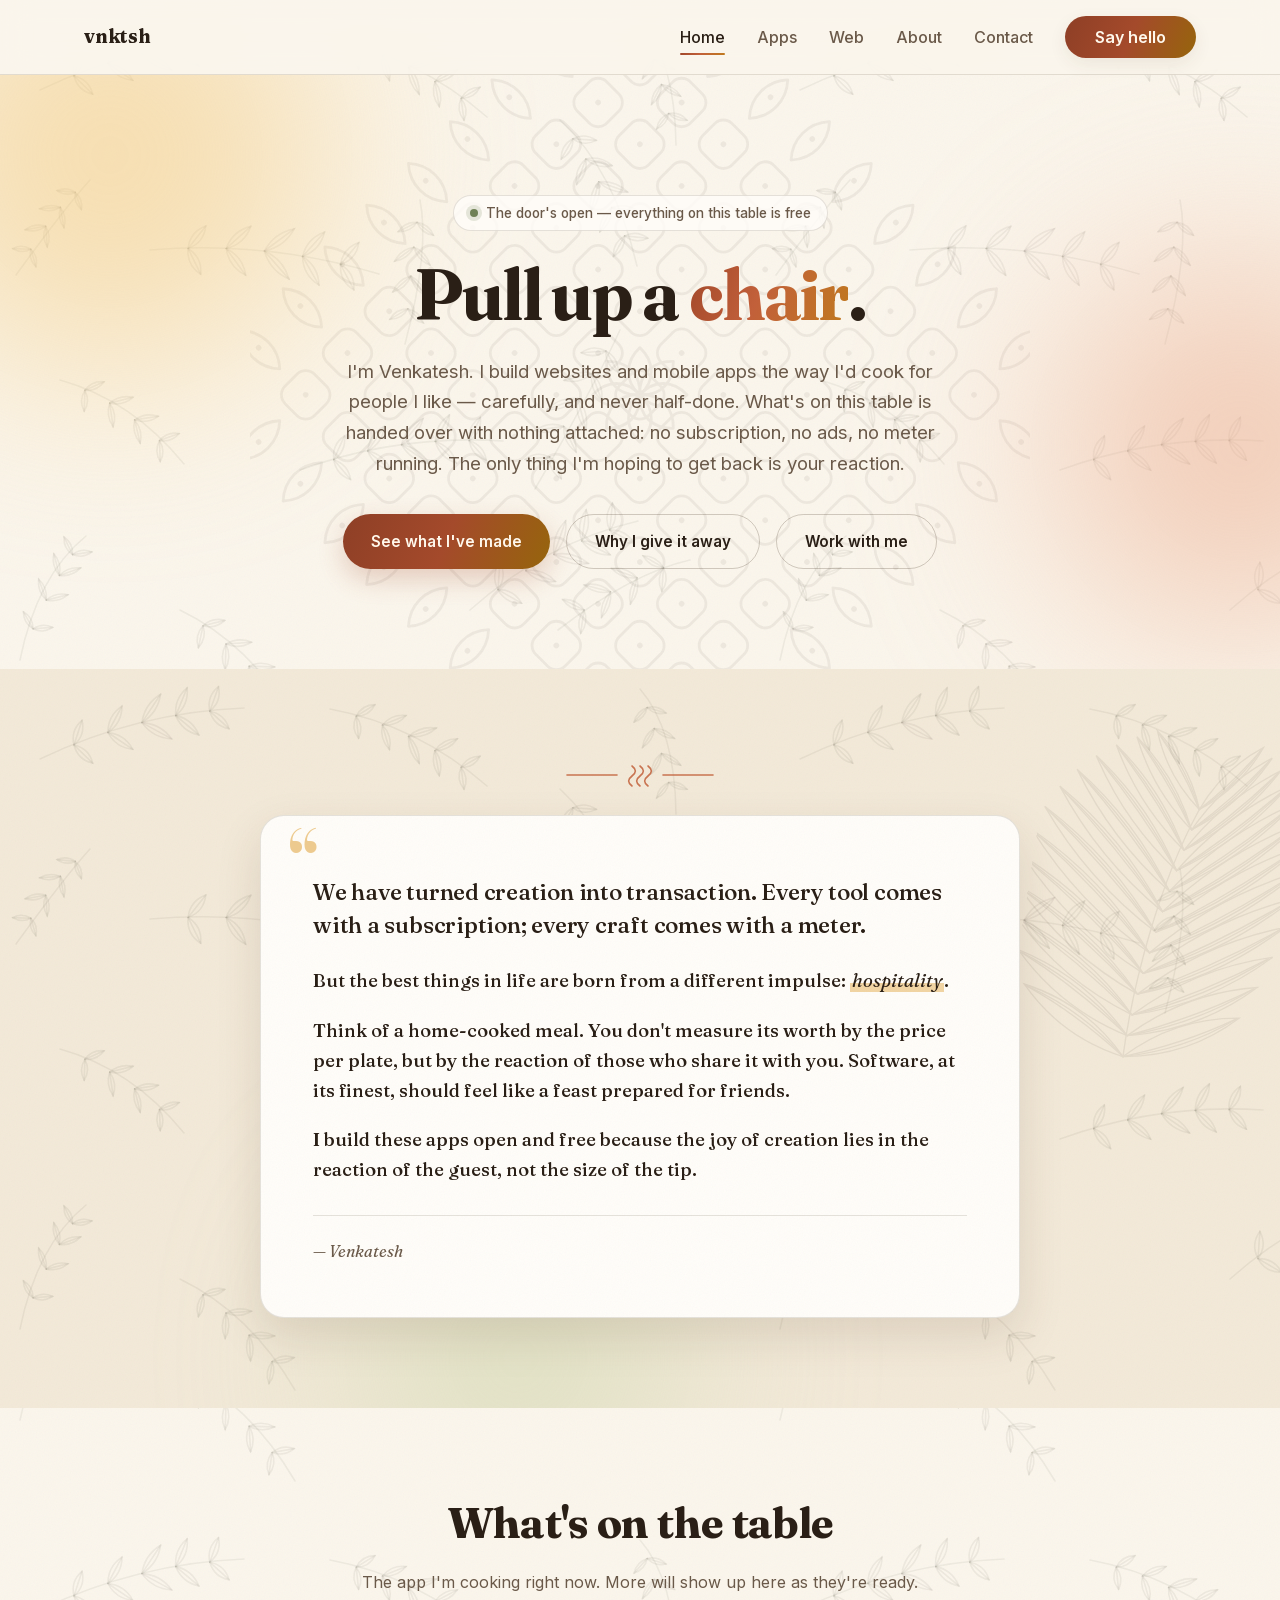
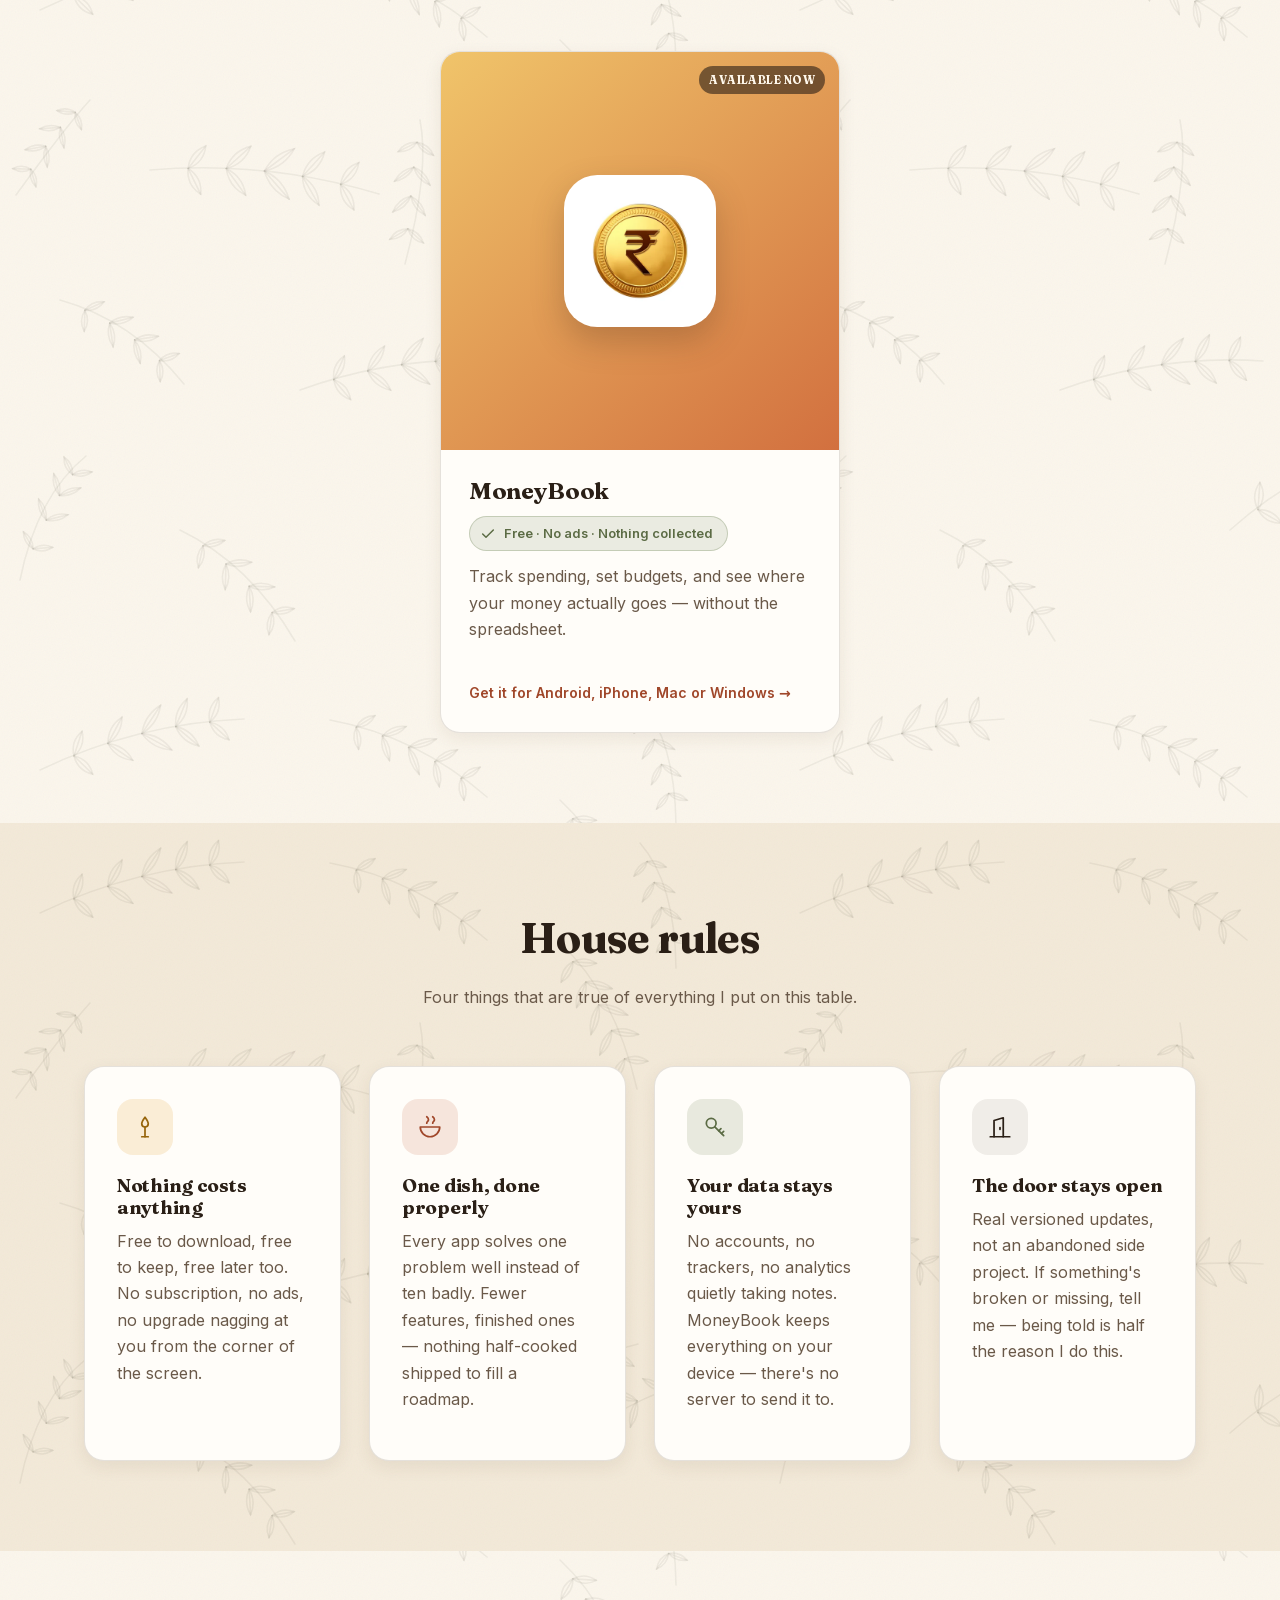
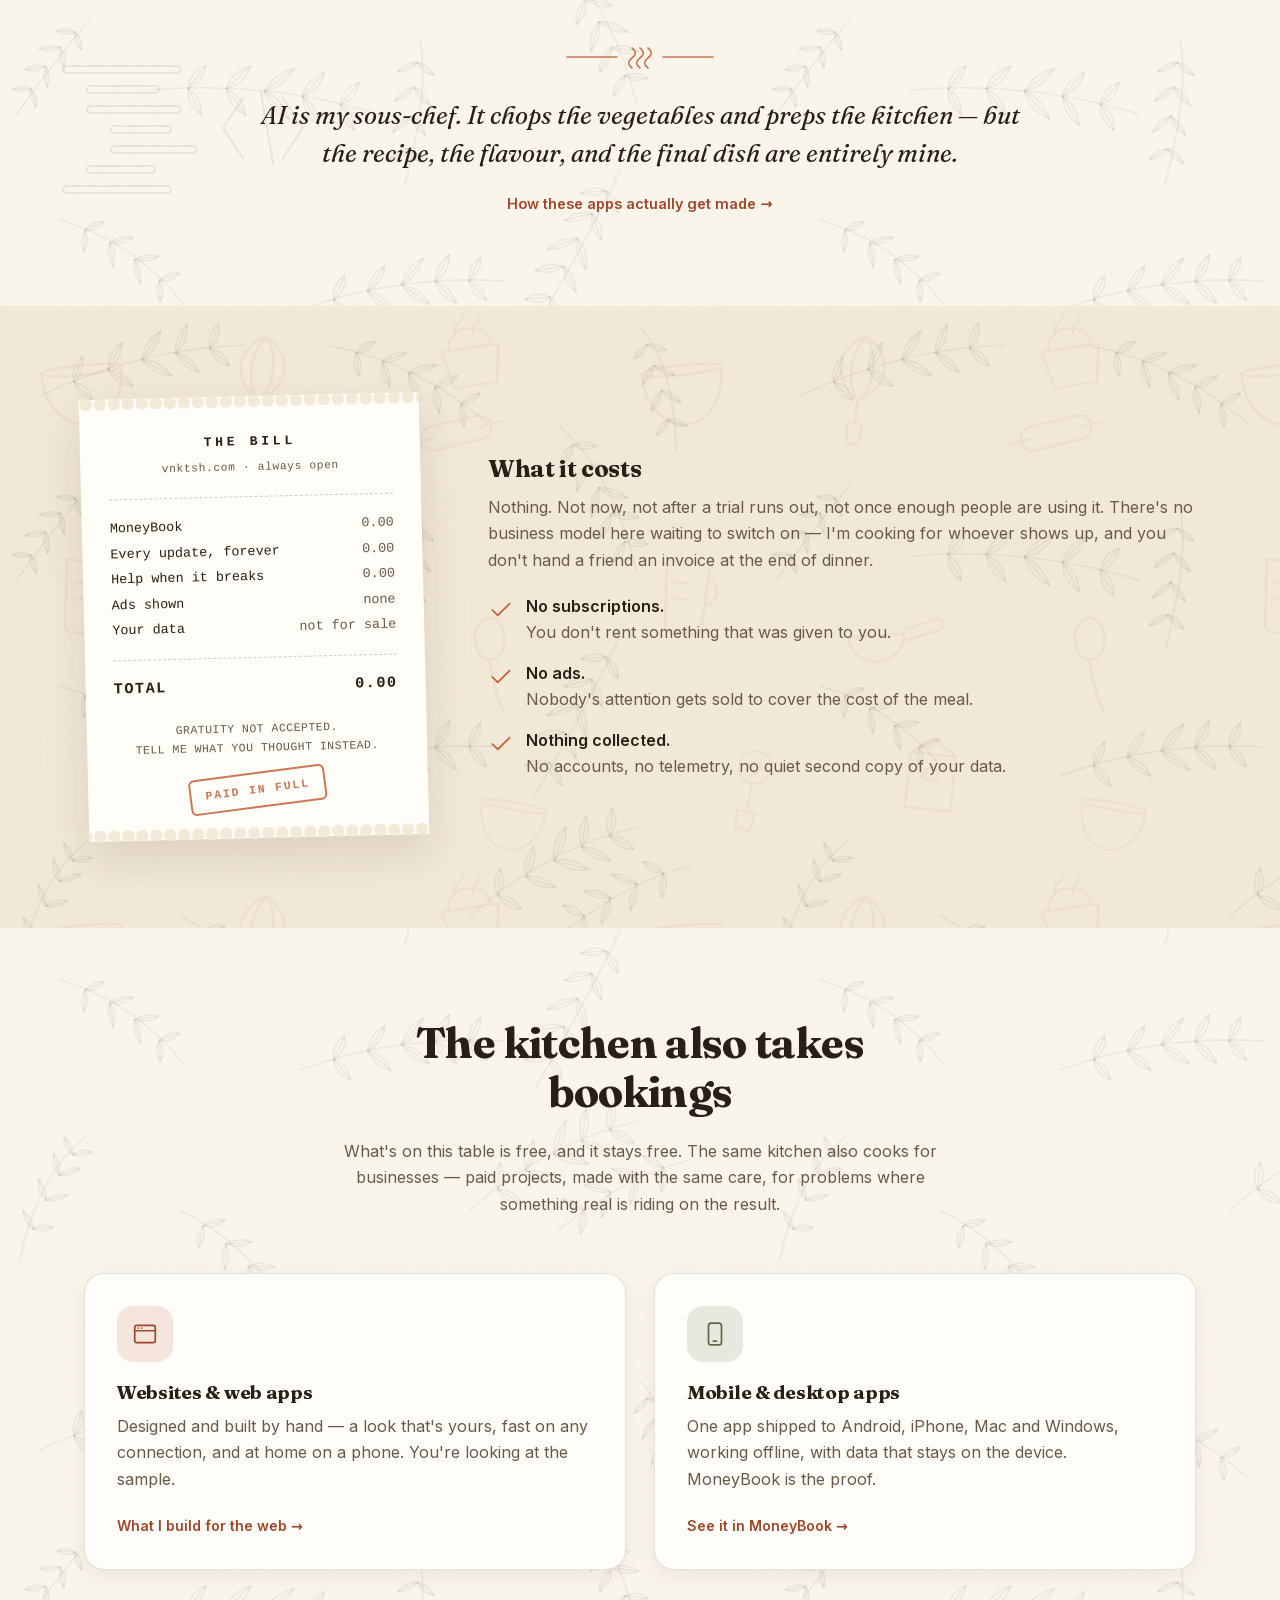
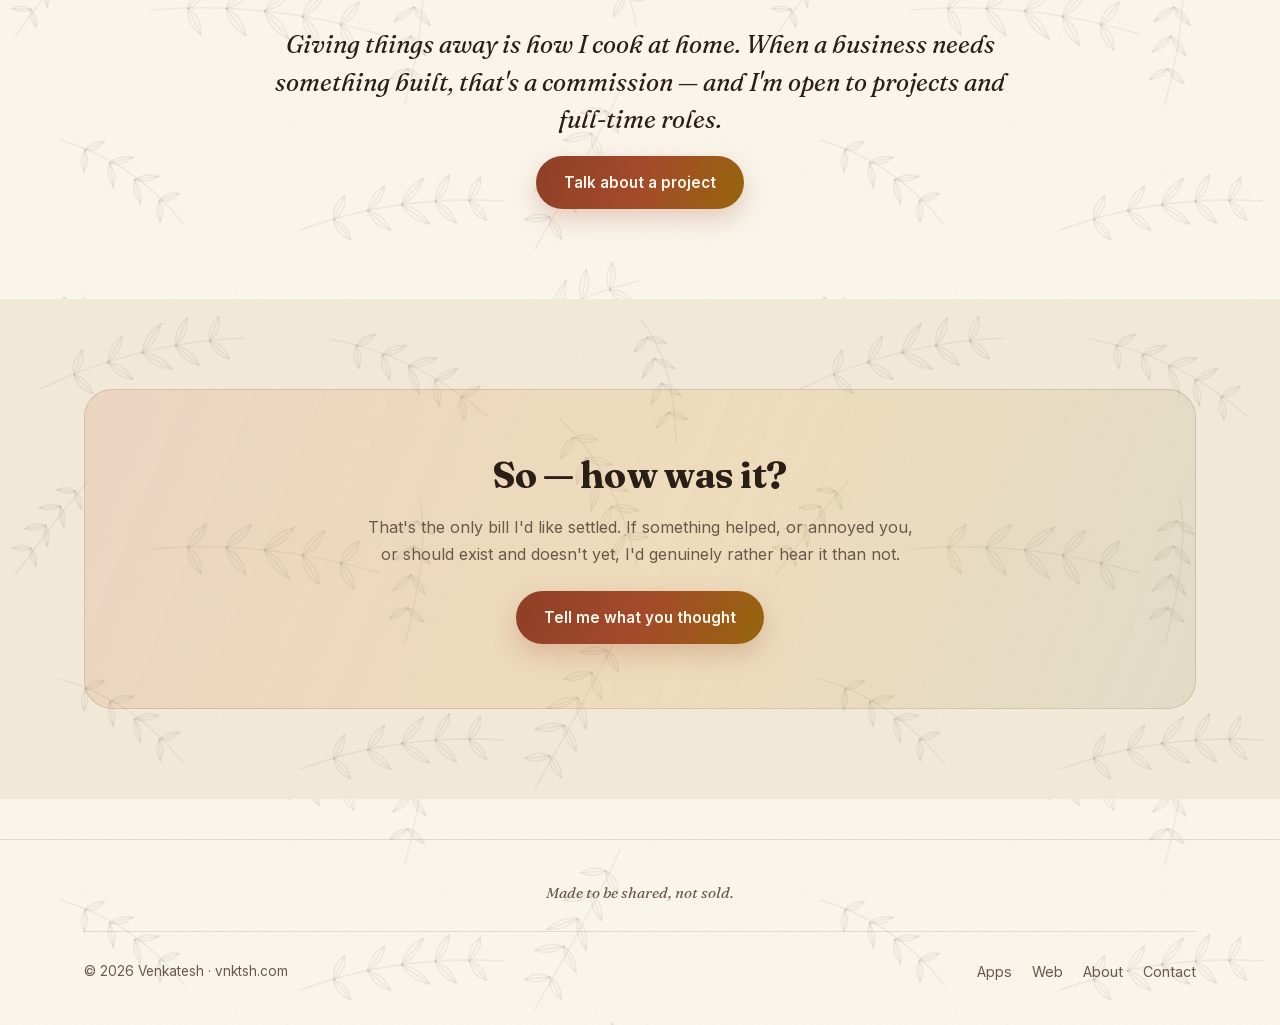
==== commit 3e3ca526: "Release v1.10.0 Leaves on the background vines blow away from the mouse on desktop and grow back lat" ====
--- a/index.html
+++ b/index.html
@@ -55,7 +55,7 @@
   <link rel="preload" href="assets/fonts/fraunces-latin.woff2" as="font" type="font/woff2" crossorigin />
   <link rel="preload" href="assets/fonts/inter-latin.woff2" as="font" type="font/woff2" crossorigin />
 
-  <link rel="stylesheet" href="css/style.css?v=20" />
+  <link rel="stylesheet" href="css/style.css?v=23" />
 </head>
 <body>
 
@@ -384,7 +384,7 @@
 
   <button class="back-to-top" aria-label="Back to top">↑</button>
 
-  <script src="js/main.js"></script>
+  <script src="js/main.js?v=3"></script>
   <script>document.getElementById('year').textContent = new Date().getFullYear();</script>
 </body>
 </html>
--- a/css/style.css
+++ b/css/style.css
@@ -1355,6 +1355,46 @@
   .has-code::before { display: none; }
 }
 
+/* ---------- Breeze ----------
+   Desktop only, set up by main.js: the vines' leaves come out of the
+   background image into these layers so each one can move on its own.
+   Both layers are inert to the pointer - nothing on the page can be
+   blocked by a leaf. .breeze-layer sits exactly where the tile used to
+   paint (z-index -1: under all content, like a background); .section-alt
+   isolates so its layer stays above its own linen fill. .breeze-sky is
+   where blown leaves tumble, above the words but below the header. */
+.breeze-layer {
+  position: absolute;
+  top: 0;
+  left: 0;
+  z-index: -1;
+  overflow: hidden;
+  pointer-events: none;
+}
+.breeze-layer.is-section { width: 100%; height: 100%; }
+.breeze-layer svg { position: absolute; overflow: hidden; }
+.breeze-layer .leaf { transition: opacity 1.8s ease; }
+.breeze-layer .leaf.is-gone { opacity: 0; transition: none; }
+.breeze .section-alt { isolation: isolate; }
+.breeze-sky {
+  position: fixed;
+  inset: 0;
+  z-index: 2;
+  overflow: hidden;
+  pointer-events: none;
+}
+.breeze-sky svg {
+  position: absolute;
+  top: 0;
+  left: 0;
+  transform-origin: 40px 40px;
+  will-change: transform;
+}
+.breeze-layer *, .breeze-sky * { pointer-events: none; }
+@media print {
+  .breeze-layer, .breeze-sky { display: none; }
+}
+
 /* ---------- Reveal on scroll ---------- */
 .reveal {
   opacity: 0;
@@ -1475,6 +1515,28 @@
   box-shadow: 0 0 0 4px var(--plat-glow, rgba(194, 96, 58, 0.2)), var(--shadow);
 }
 
+/* Accent stripe: a bar of the platform colour that grows across the top
+   edge, left to right, on hover (and stays on the card a hero button
+   jumped to). overflow: hidden clips it to the rounded corners; it does
+   not clip the card's own shadow. */
+.dl-card {
+  position: relative;
+  overflow: hidden;
+}
+.dl-card::before {
+  content: "";
+  position: absolute;
+  top: 0;
+  left: 0;
+  right: 0;
+  height: 5px;
+  background: var(--plat-fill, var(--gradient-deep));
+  transform: scaleX(0);
+  transform-origin: left;
+  transition: transform 0.45s cubic-bezier(0.22, 1, 0.36, 1);
+}
+.dl-card:target::before { transform: scaleX(1); }
+
 /* Hover: the card warms to its platform's colour — it lifts, the border
    and glow take the accent, the icon tile fills with it, and the step
    numbers follow. Only on devices that really hover, so a tap on a phone
@@ -1493,6 +1555,7 @@
     box-shadow: 0 0 0 4px var(--plat-glow, rgba(194, 96, 58, 0.2)),
                 0 22px 48px var(--plat-glow, rgba(160, 71, 42, 0.24));
   }
+  .dl-card:hover::before { transform: scaleX(1); }
   .dl-card:hover .icon-tile {
     background-color: var(--plat, var(--terracotta-deep)); /* solid, so it fades — gradients can't */
     color: var(--ink-cream);
@@ -1506,6 +1569,7 @@
 @media (prefers-reduced-motion: reduce) {
   .dl-card:hover,
   .dl-card:hover .icon-tile { transform: none; }
+  .dl-card::before { transition: none; }
 }
 
 /* Version · size · requirement, in that order. Small, but people look for it. */
@@ -1520,6 +1584,7 @@
 .btn-block {
   width: 100%;
   justify-content: center;
+  text-align: center; /* a label that wraps on a phone stays centred, not card-left */
   margin-bottom: 10px;
 }
 
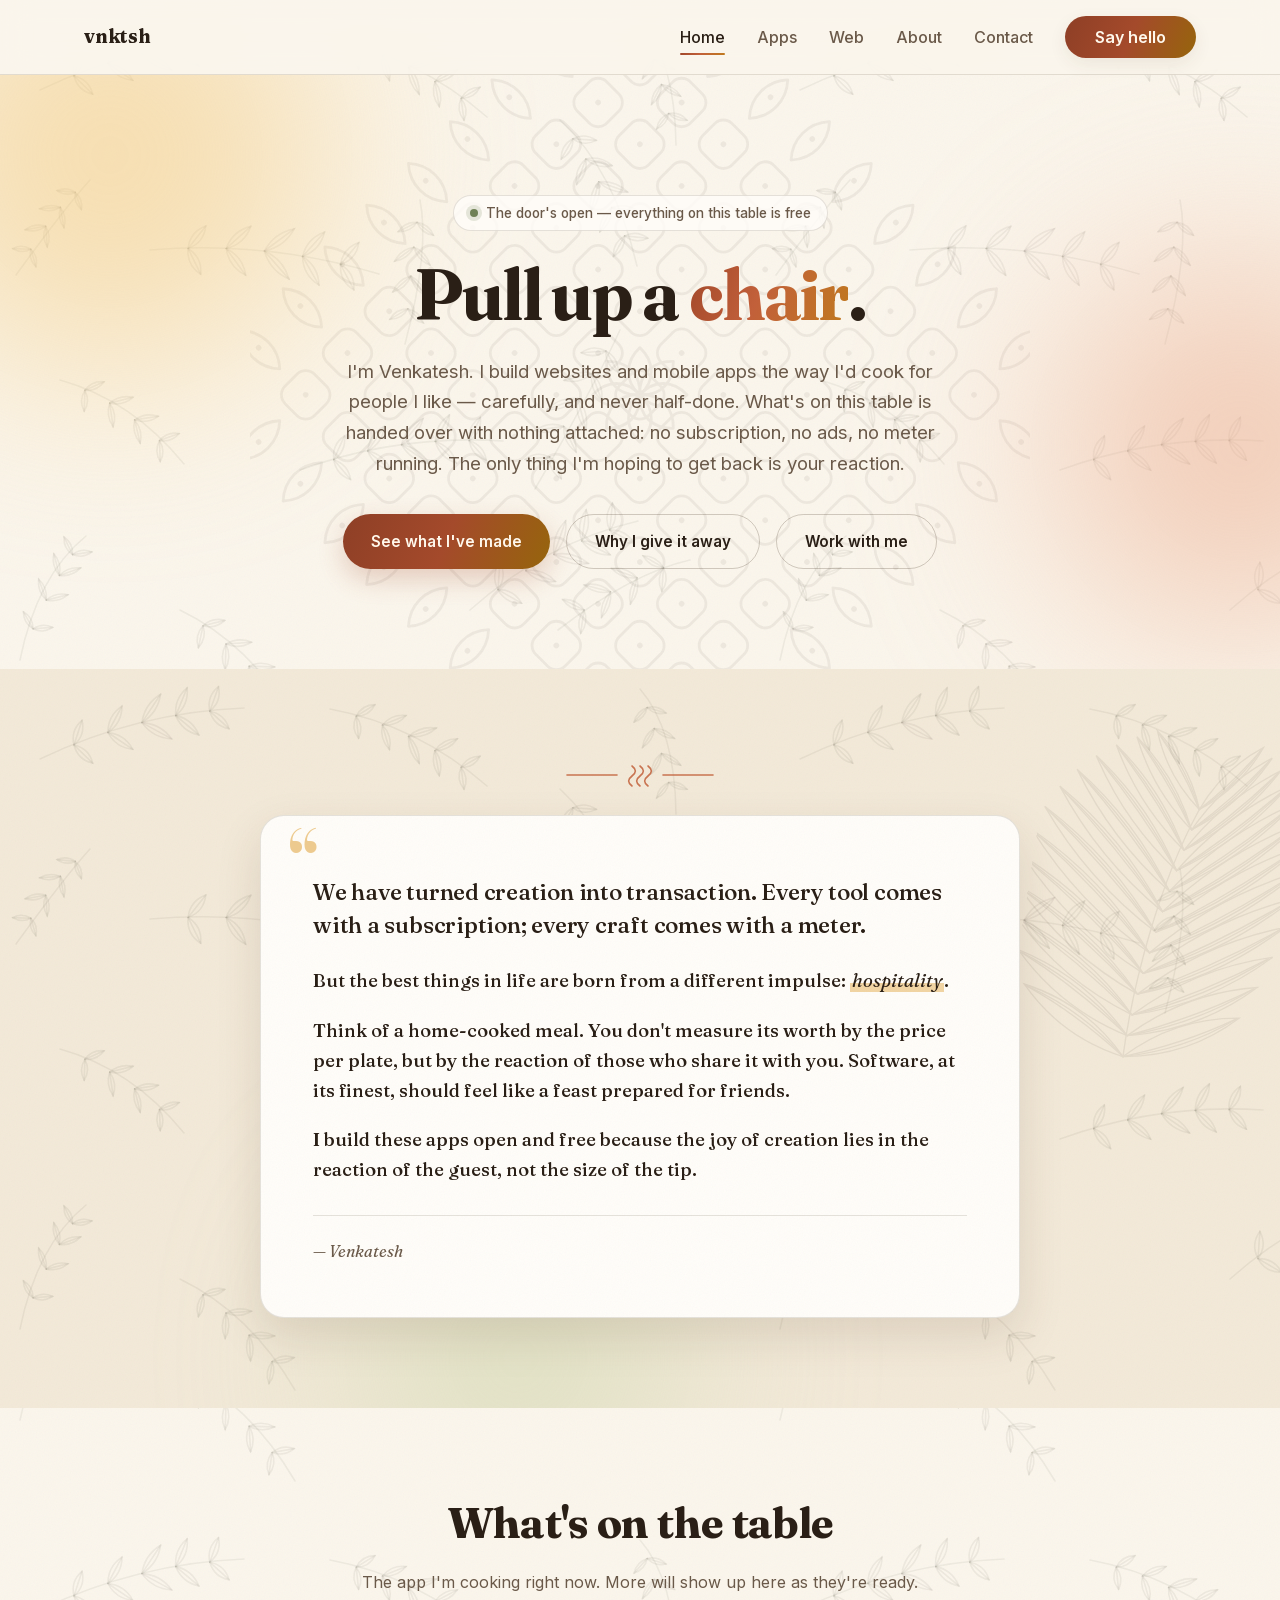
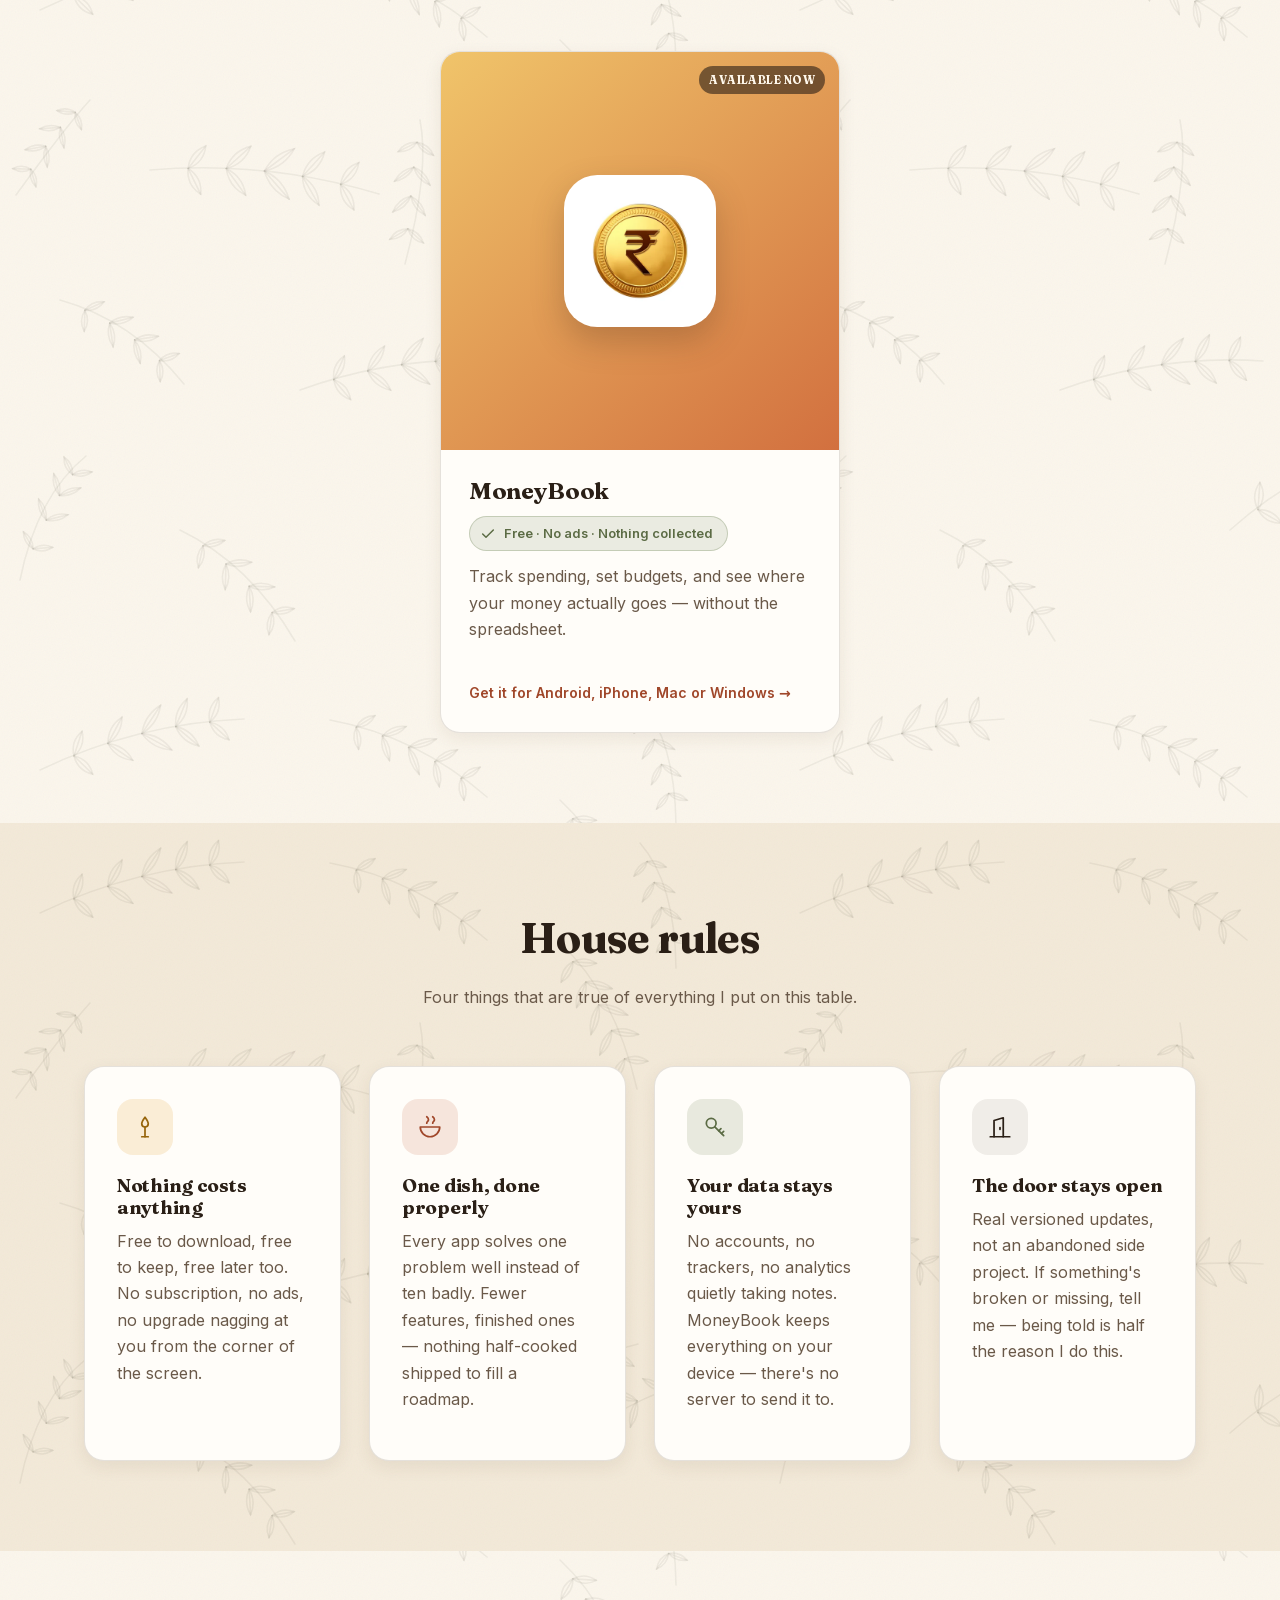
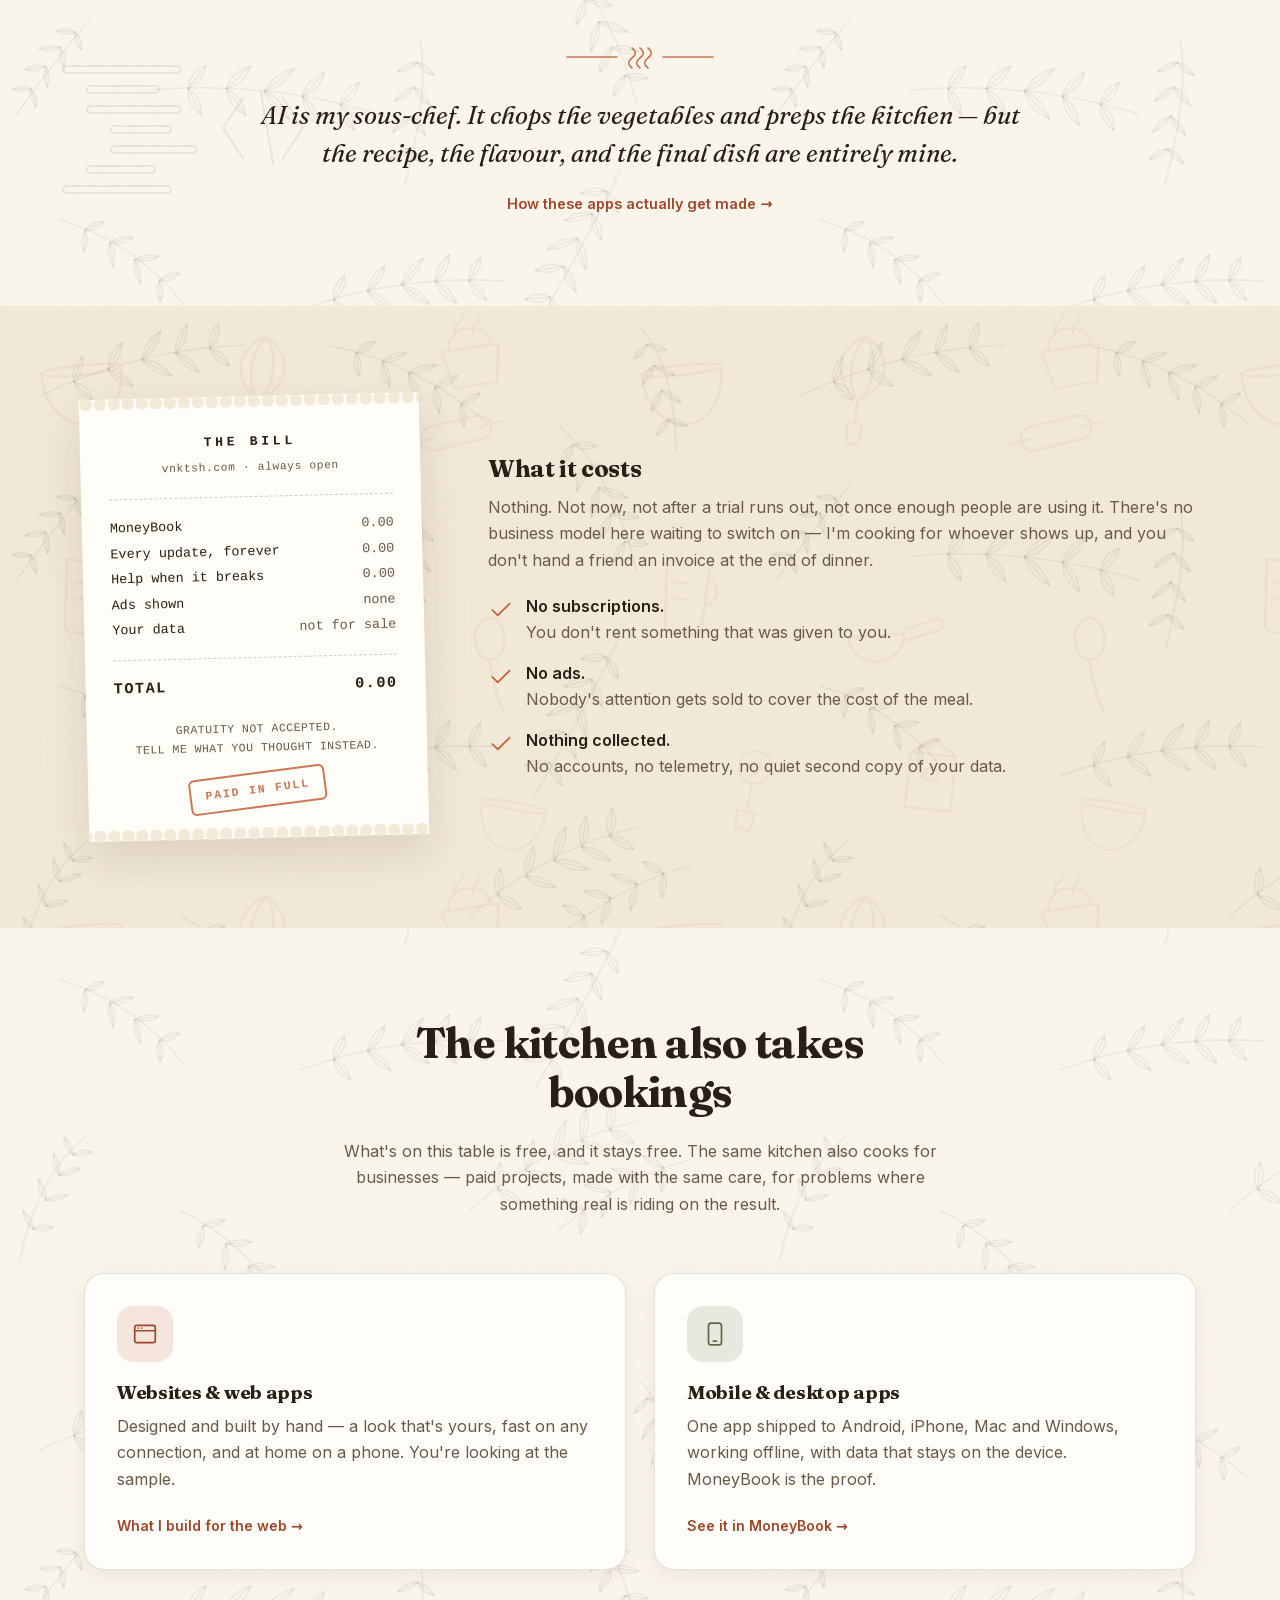
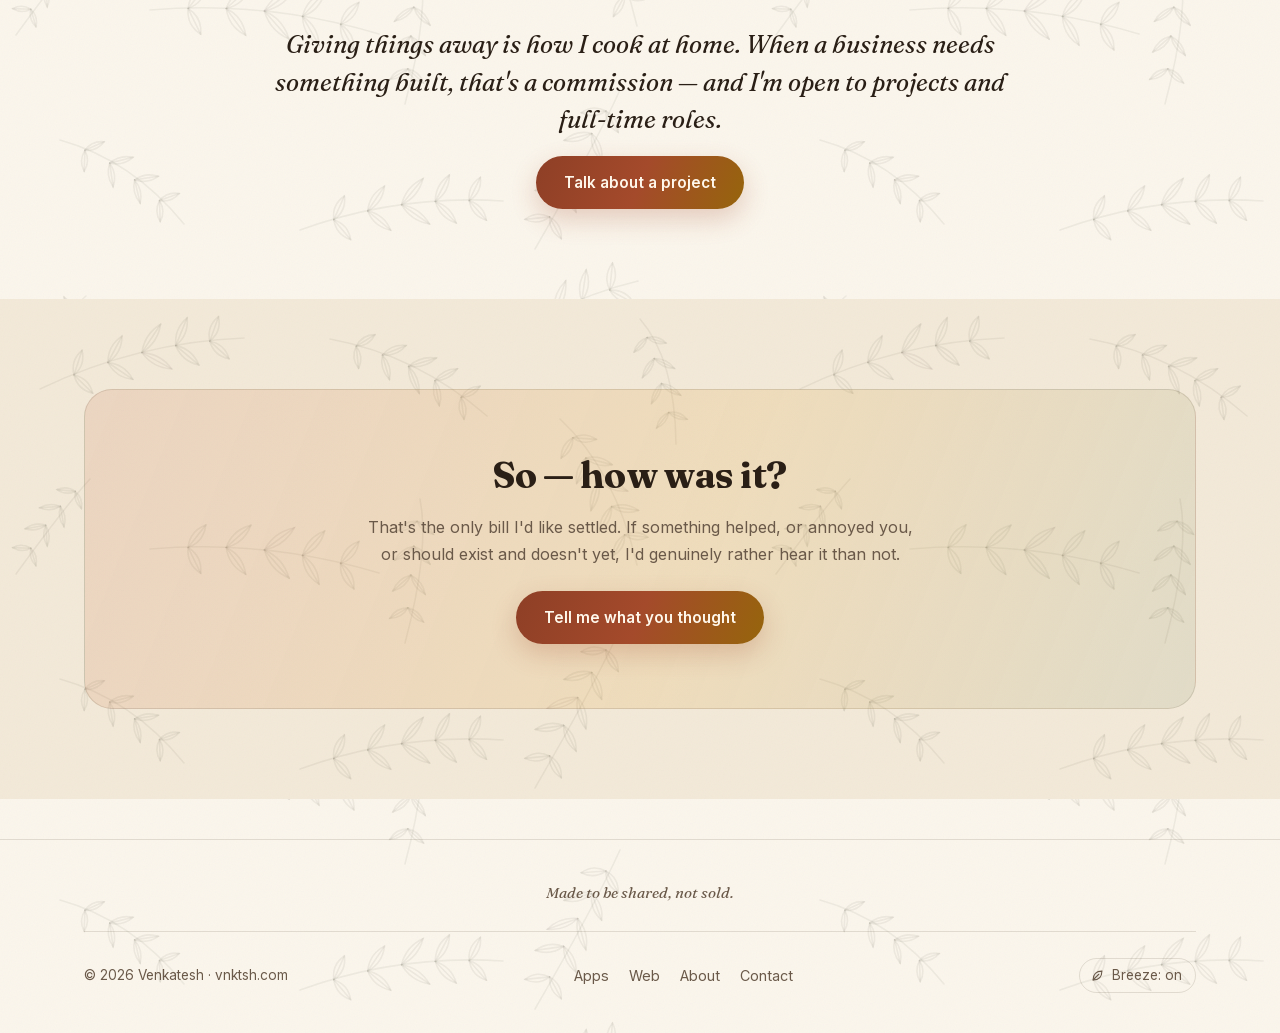
==== commit 4a7234ea: "Release v1.12.0 Breeze on/off button in the footer (desktop and phone) stops the leaves, sunlight an" ====
--- a/index.html
+++ b/index.html
@@ -55,7 +55,7 @@
   <link rel="preload" href="assets/fonts/fraunces-latin.woff2" as="font" type="font/woff2" crossorigin />
   <link rel="preload" href="assets/fonts/inter-latin.woff2" as="font" type="font/woff2" crossorigin />
 
-  <link rel="stylesheet" href="css/style.css?v=23" />
+  <link rel="stylesheet" href="css/style.css?v=25" />
 </head>
 <body>
 
@@ -384,7 +384,7 @@
 
   <button class="back-to-top" aria-label="Back to top">↑</button>
 
-  <script src="js/main.js?v=3"></script>
+  <script src="js/main.js?v=6"></script>
   <script>document.getElementById('year').textContent = new Date().getFullYear();</script>
 </body>
 </html>
--- a/css/style.css
+++ b/css/style.css
@@ -1395,6 +1395,69 @@
   .breeze-layer, .breeze-sky { display: none; }
 }
 
+/* ---------- Sunlight ----------
+   Desktop only, placed by main.js: a pool of warm light that trails the
+   mouse. It sits over the sections (so the linen gets it too) but under
+   the header and the blown leaves, never takes the pointer, and is kept
+   faint enough that the contrast guarantees above still hold. */
+.sunlight {
+  position: fixed;
+  top: -360px;
+  left: -360px;
+  width: 720px;
+  height: 720px;
+  border-radius: 50%;
+  background: radial-gradient(circle,
+    rgba(248, 196, 104, 0.15) 0%,
+    rgba(248, 196, 104, 0.07) 32%,
+    rgba(248, 196, 104, 0) 68%);
+  z-index: 1;
+  pointer-events: none;
+  opacity: 0;
+  transition: opacity 0.6s ease, transform 0.35s cubic-bezier(0.2, 0.7, 0.3, 1);
+  will-change: transform;
+}
+.sunlight.is-on { opacity: 1; }
+@media print {
+  .sunlight { display: none; }
+}
+
+/* ---------- The Breeze switch ----------
+   Added to the footer by main.js on desktops: lets any visitor turn off
+   the leaves, the sunlight and the page crossfade. */
+.breeze-toggle {
+  display: inline-flex;
+  align-items: center;
+  gap: 7px;
+  padding: 5px 13px 5px 10px;
+  border: 1px solid var(--card-border);
+  border-radius: 999px;
+  background: transparent;
+  color: var(--ink-soft);
+  font: inherit;
+  font-size: 0.85rem;
+  cursor: pointer;
+  transition: color 0.2s ease, border-color 0.2s ease;
+}
+.breeze-toggle:hover { color: var(--ink); border-color: var(--ink-soft); }
+.breeze-toggle:focus-visible { outline: 2px solid var(--terracotta-deep); outline-offset: 2px; }
+.breeze-toggle svg { width: 15px; height: 15px; flex: none; }
+.breeze-toggle[aria-pressed="false"] svg { opacity: 0.45; }
+@media print {
+  .breeze-toggle { display: none; }
+}
+
+/* ---------- Page to page ----------
+   Moving between pages crossfades instead of blinking, and the header
+   holds still. Browsers without cross-document view transitions simply
+   navigate as before; reduced motion opts out. */
+@media (prefers-reduced-motion: no-preference) {
+  @view-transition { navigation: auto; }
+  .site-header { view-transition-name: site-header; }
+  ::view-transition-old(root),
+  ::view-transition-new(root) { animation-duration: 0.28s; }
+}
+
 /* ---------- Reveal on scroll ---------- */
 .reveal {
   opacity: 0;
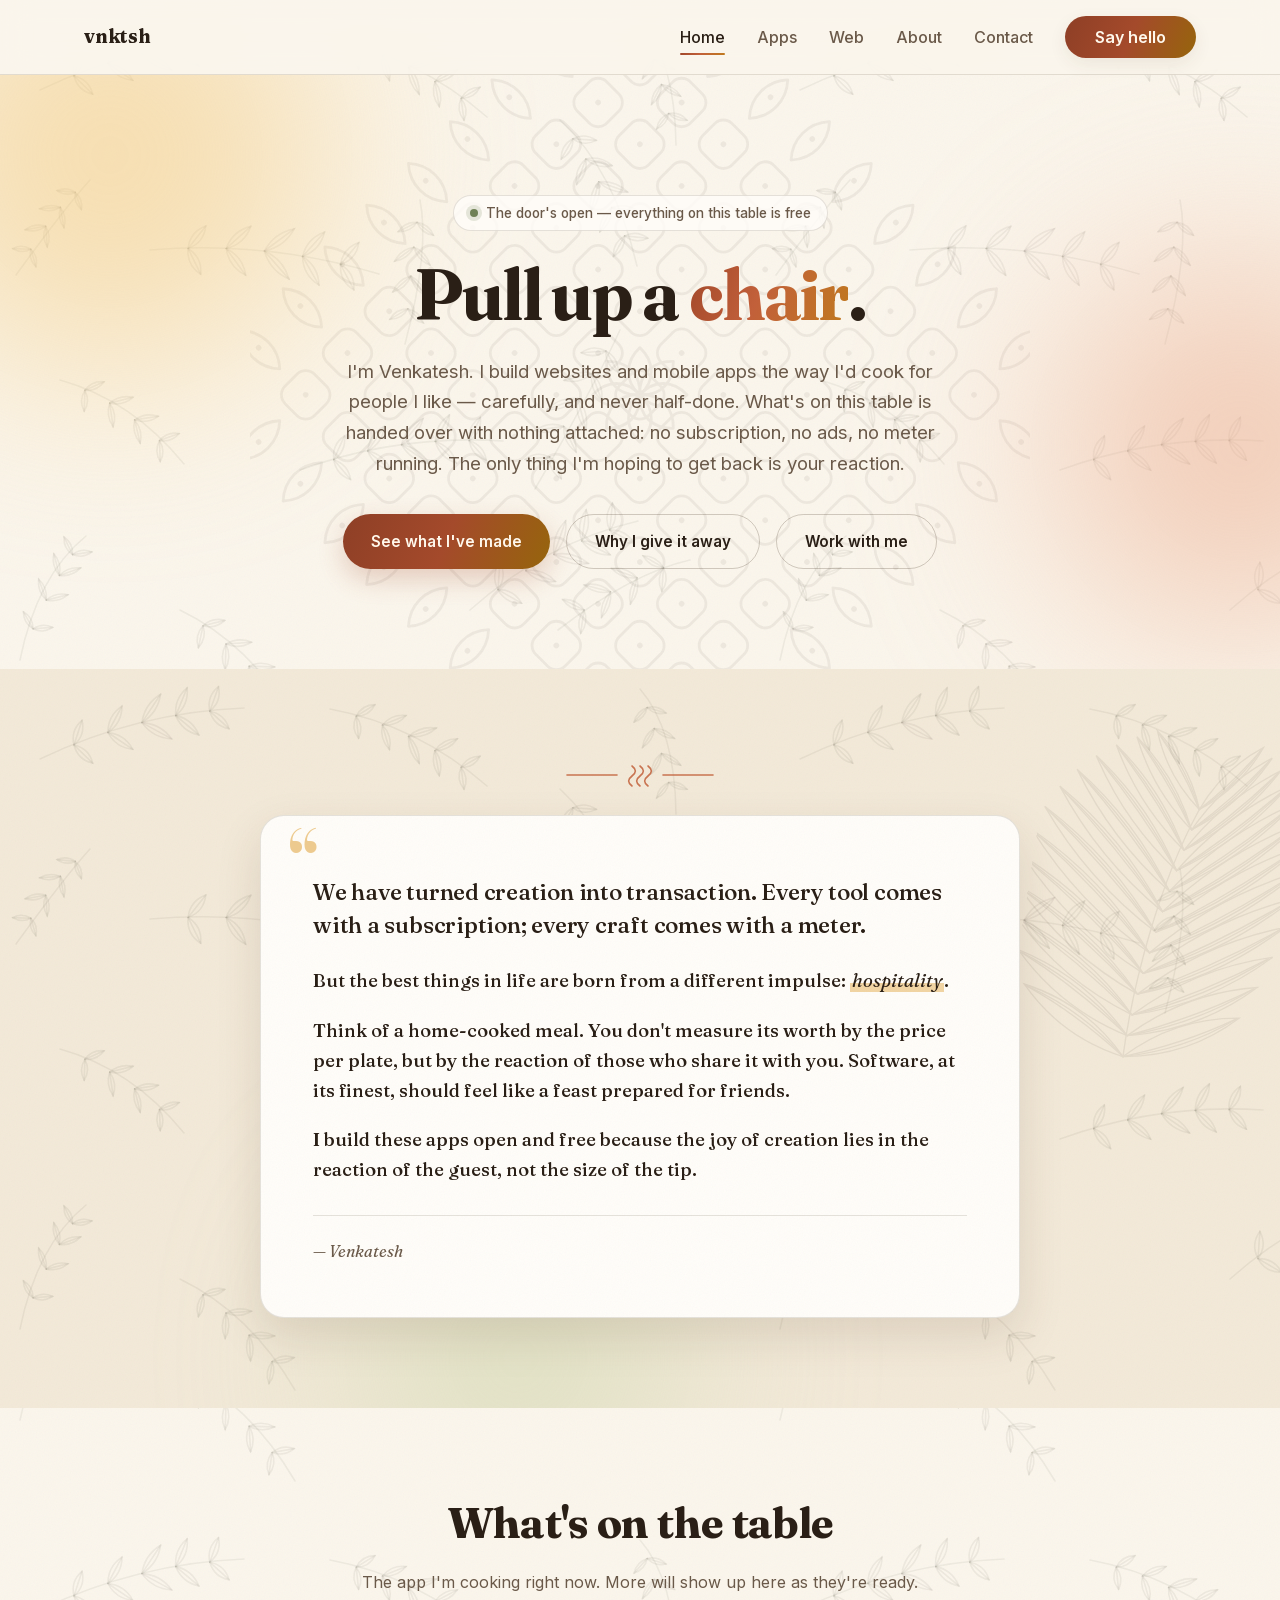
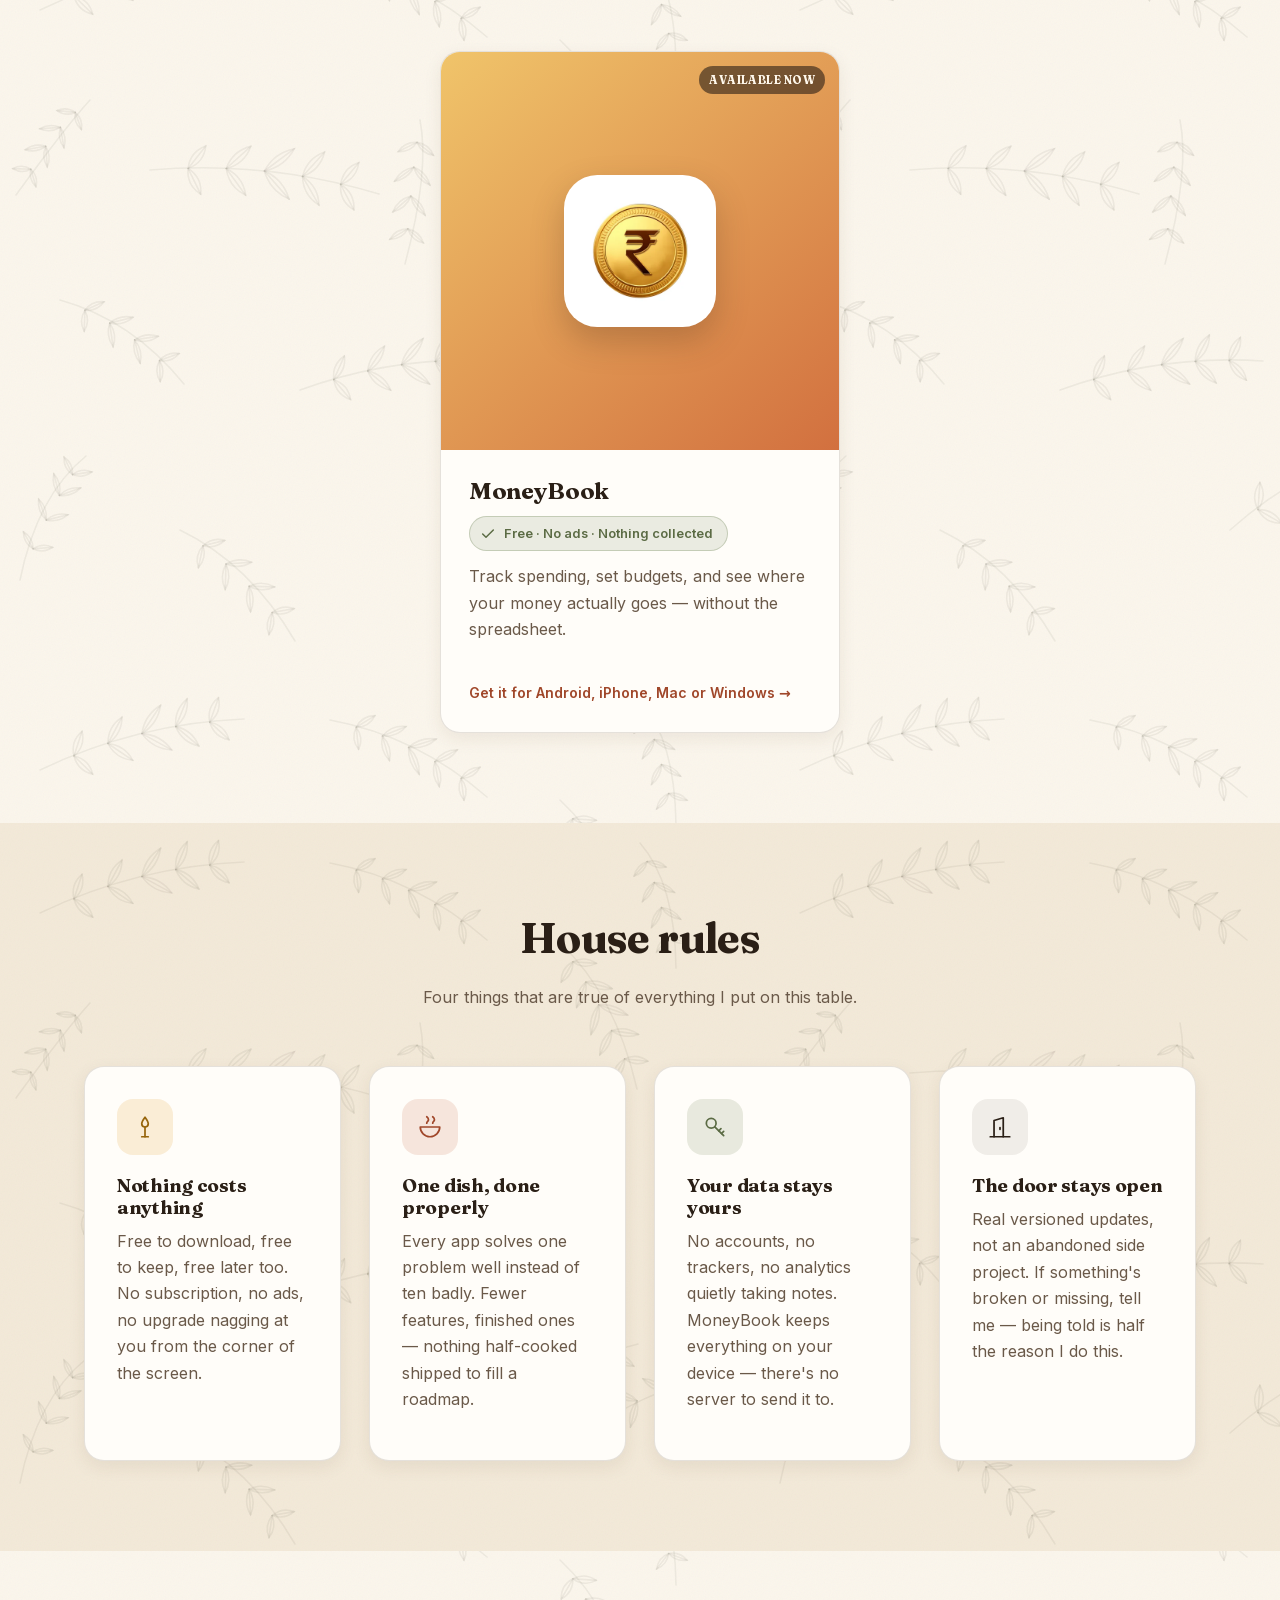
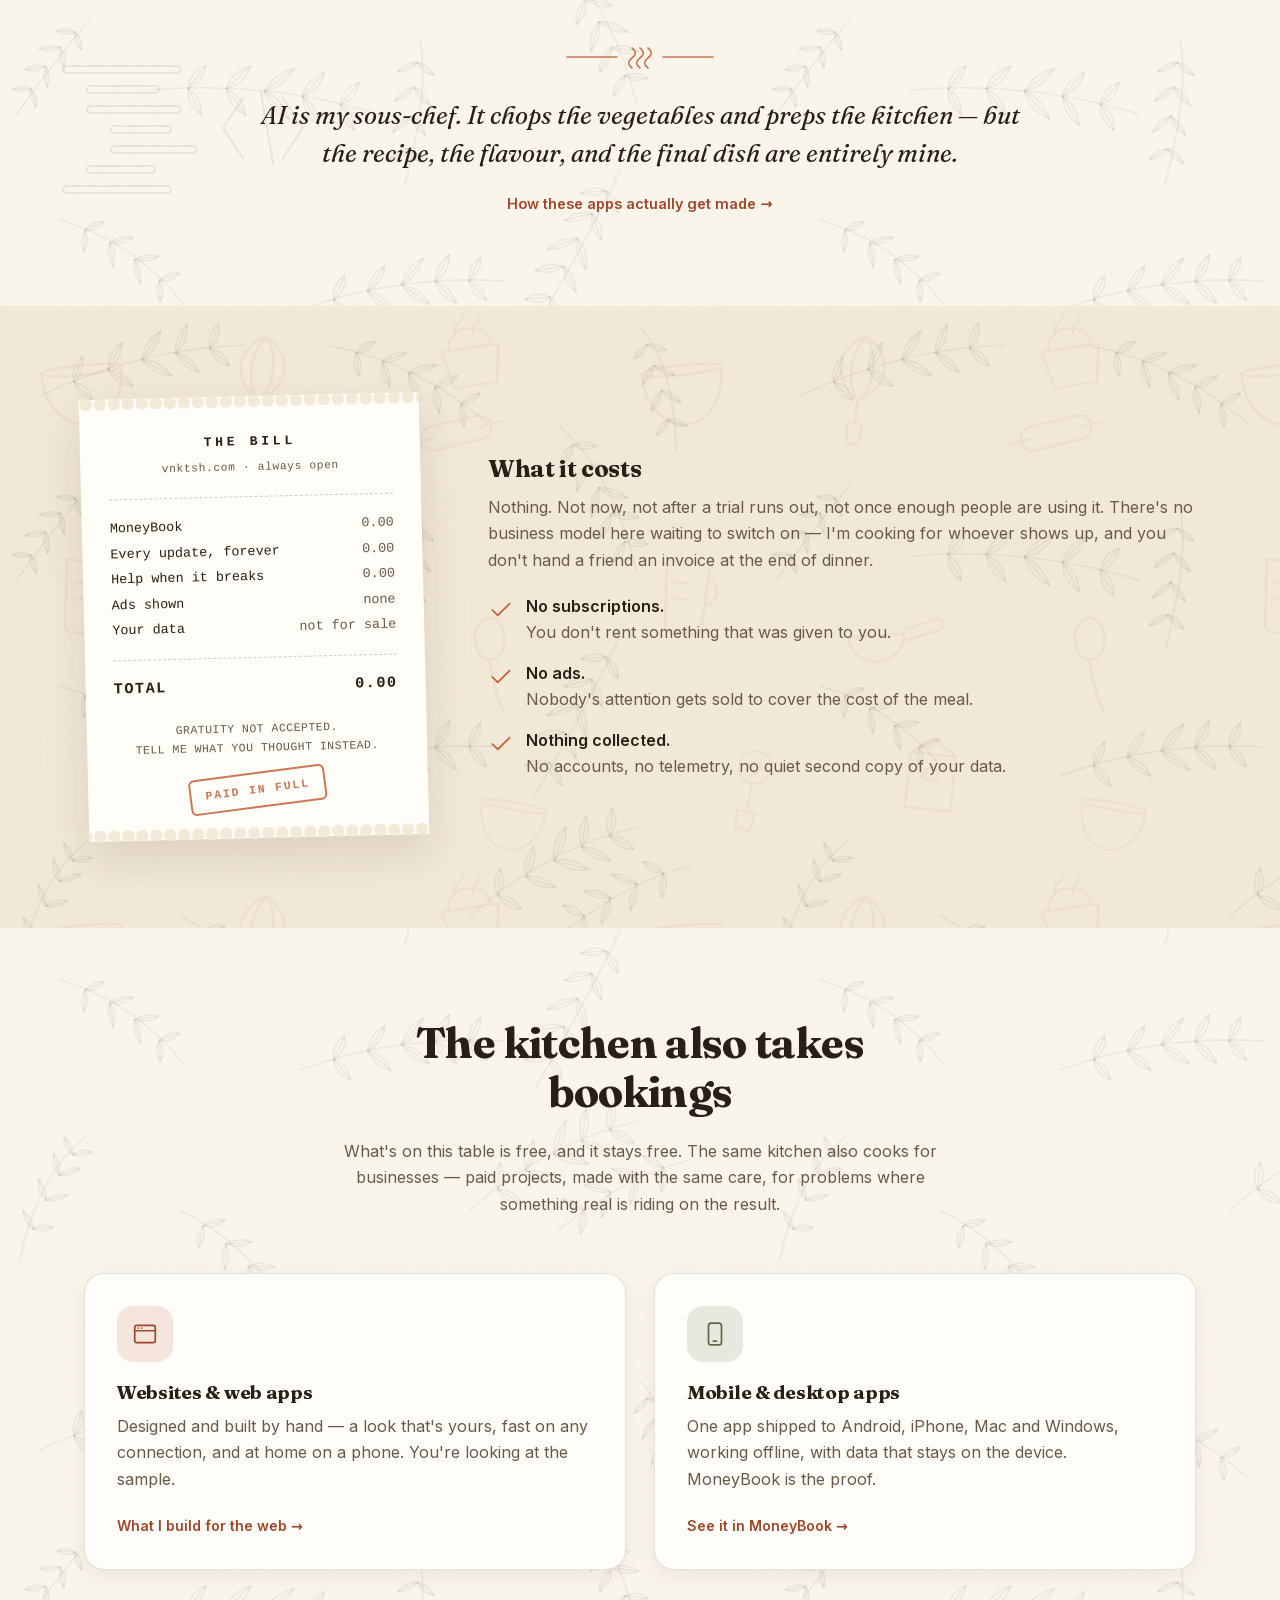
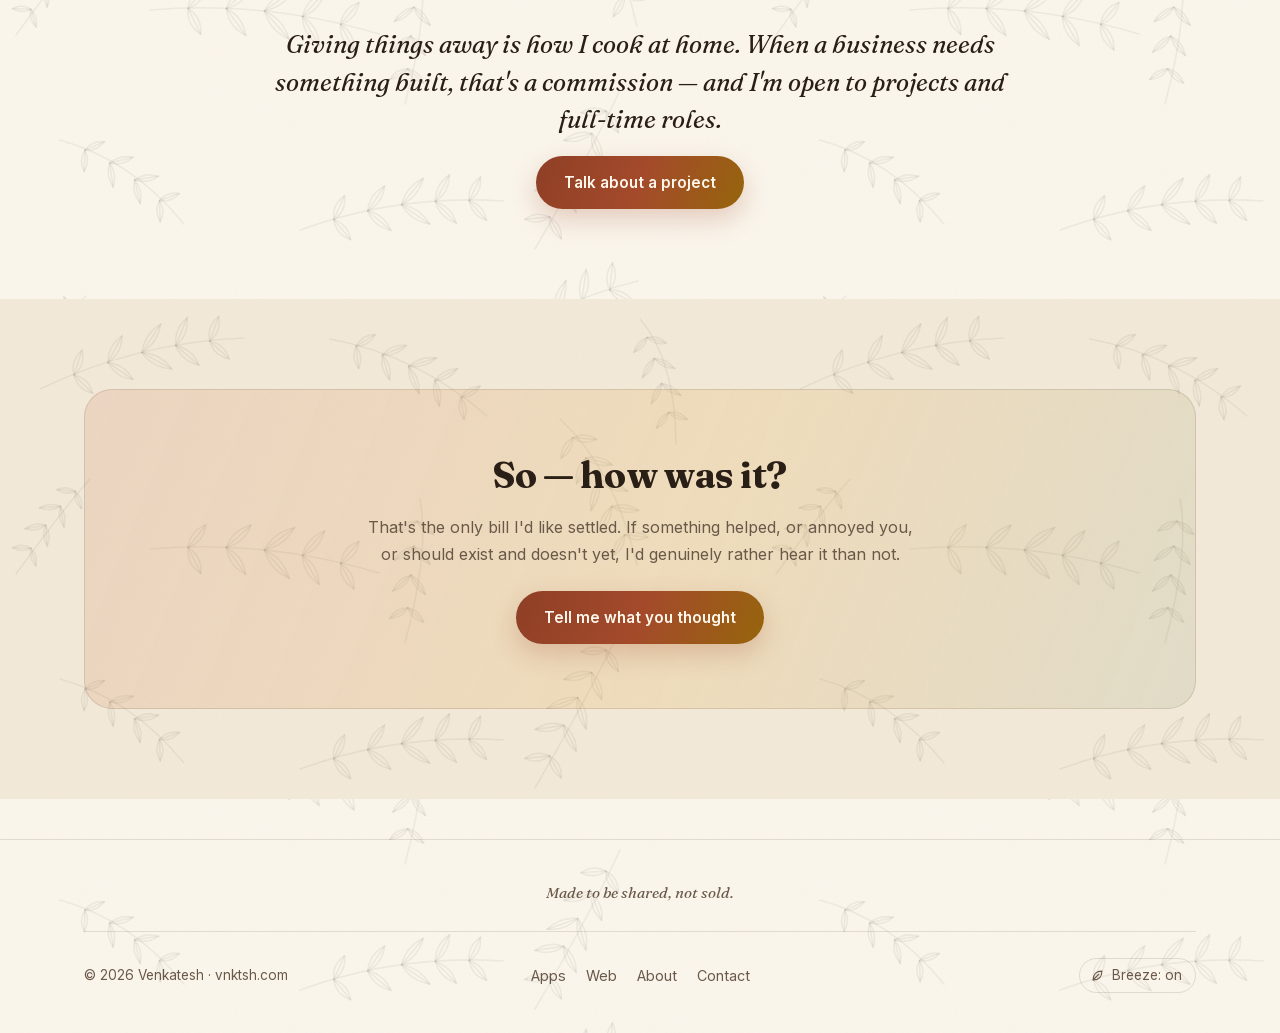
==== commit 7dcd9c12: "Release v1.12.1 Footer centred: on desktop the links sit exactly under 'Made to be shared, not sold." ====
--- a/index.html
+++ b/index.html
@@ -55,7 +55,7 @@
   <link rel="preload" href="assets/fonts/fraunces-latin.woff2" as="font" type="font/woff2" crossorigin />
   <link rel="preload" href="assets/fonts/inter-latin.woff2" as="font" type="font/woff2" crossorigin />
 
-  <link rel="stylesheet" href="css/style.css?v=25" />
+  <link rel="stylesheet" href="css/style.css?v=26" />
 </head>
 <body>
 
--- a/css/style.css
+++ b/css/style.css
@@ -1189,18 +1189,34 @@
   padding: 40px 0;
   margin-top: 40px;
 }
+/* Three equal-weight columns - note, links, Breeze switch - so the links
+   sit on the page's true centre line under the creed, whatever the width
+   of the things either side. On narrow screens it all stacks, centred. */
 .footer-inner {
-  display: flex;
-  justify-content: space-between;
+  display: grid;
+  grid-template-columns: 1fr auto 1fr;
   align-items: center;
+  gap: 16px;
+}
+.footer-inner > :first-child { justify-self: start; }
+.footer-inner > :nth-child(3) { justify-self: end; }
+.footer-links {
+  display: flex;
   flex-wrap: wrap;
-  gap: 16px;
-}
-.footer-links {
-  display: flex;
-  gap: 20px;
+  justify-content: center;
+  gap: 8px 20px;
   list-style: none;
   margin: 0; padding: 0;
+}
+@media (max-width: 820px) {
+  .footer-inner {
+    grid-template-columns: 1fr;
+    justify-items: center;
+    text-align: center;
+    gap: 18px;
+  }
+  .footer-inner > :first-child,
+  .footer-inner > :nth-child(3) { justify-self: center; }
 }
 .footer-links a { color: var(--ink-soft); font-size: 0.9rem; }
 .footer-links a:hover { color: var(--ink); }
